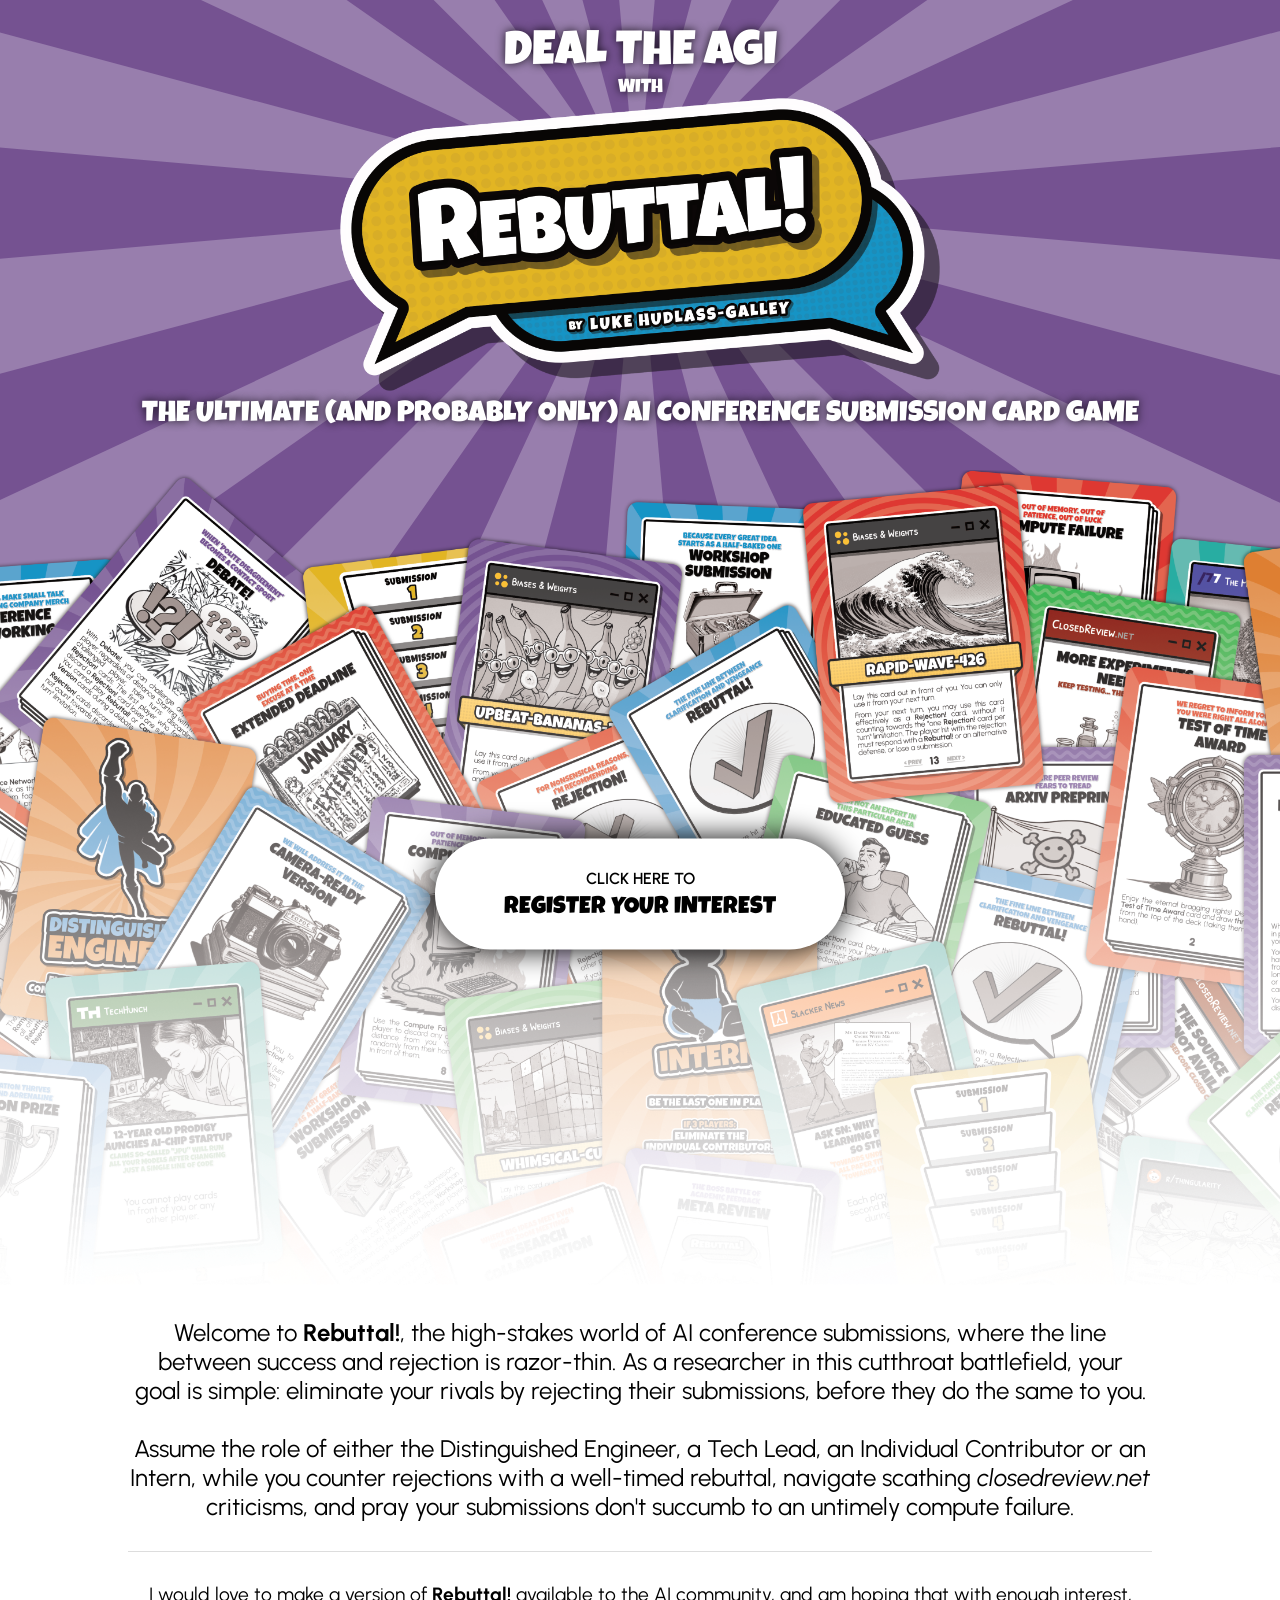
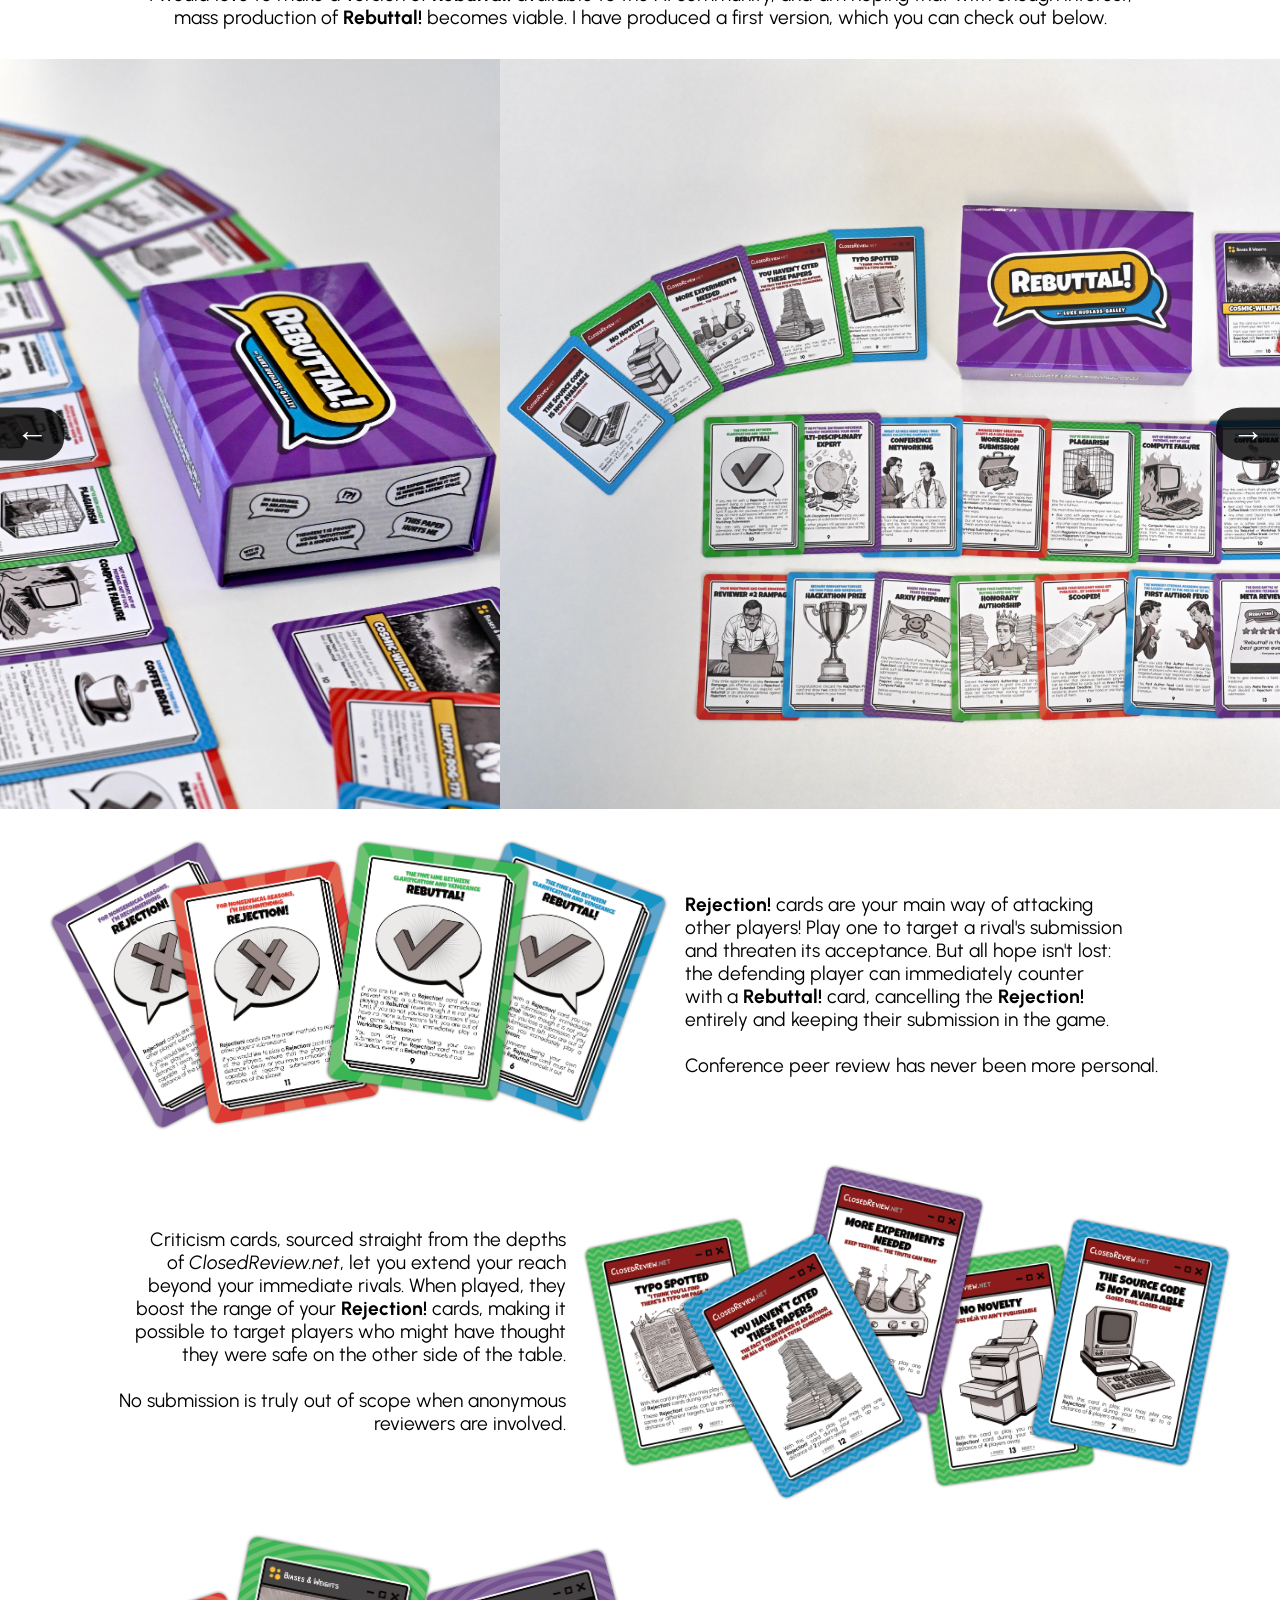
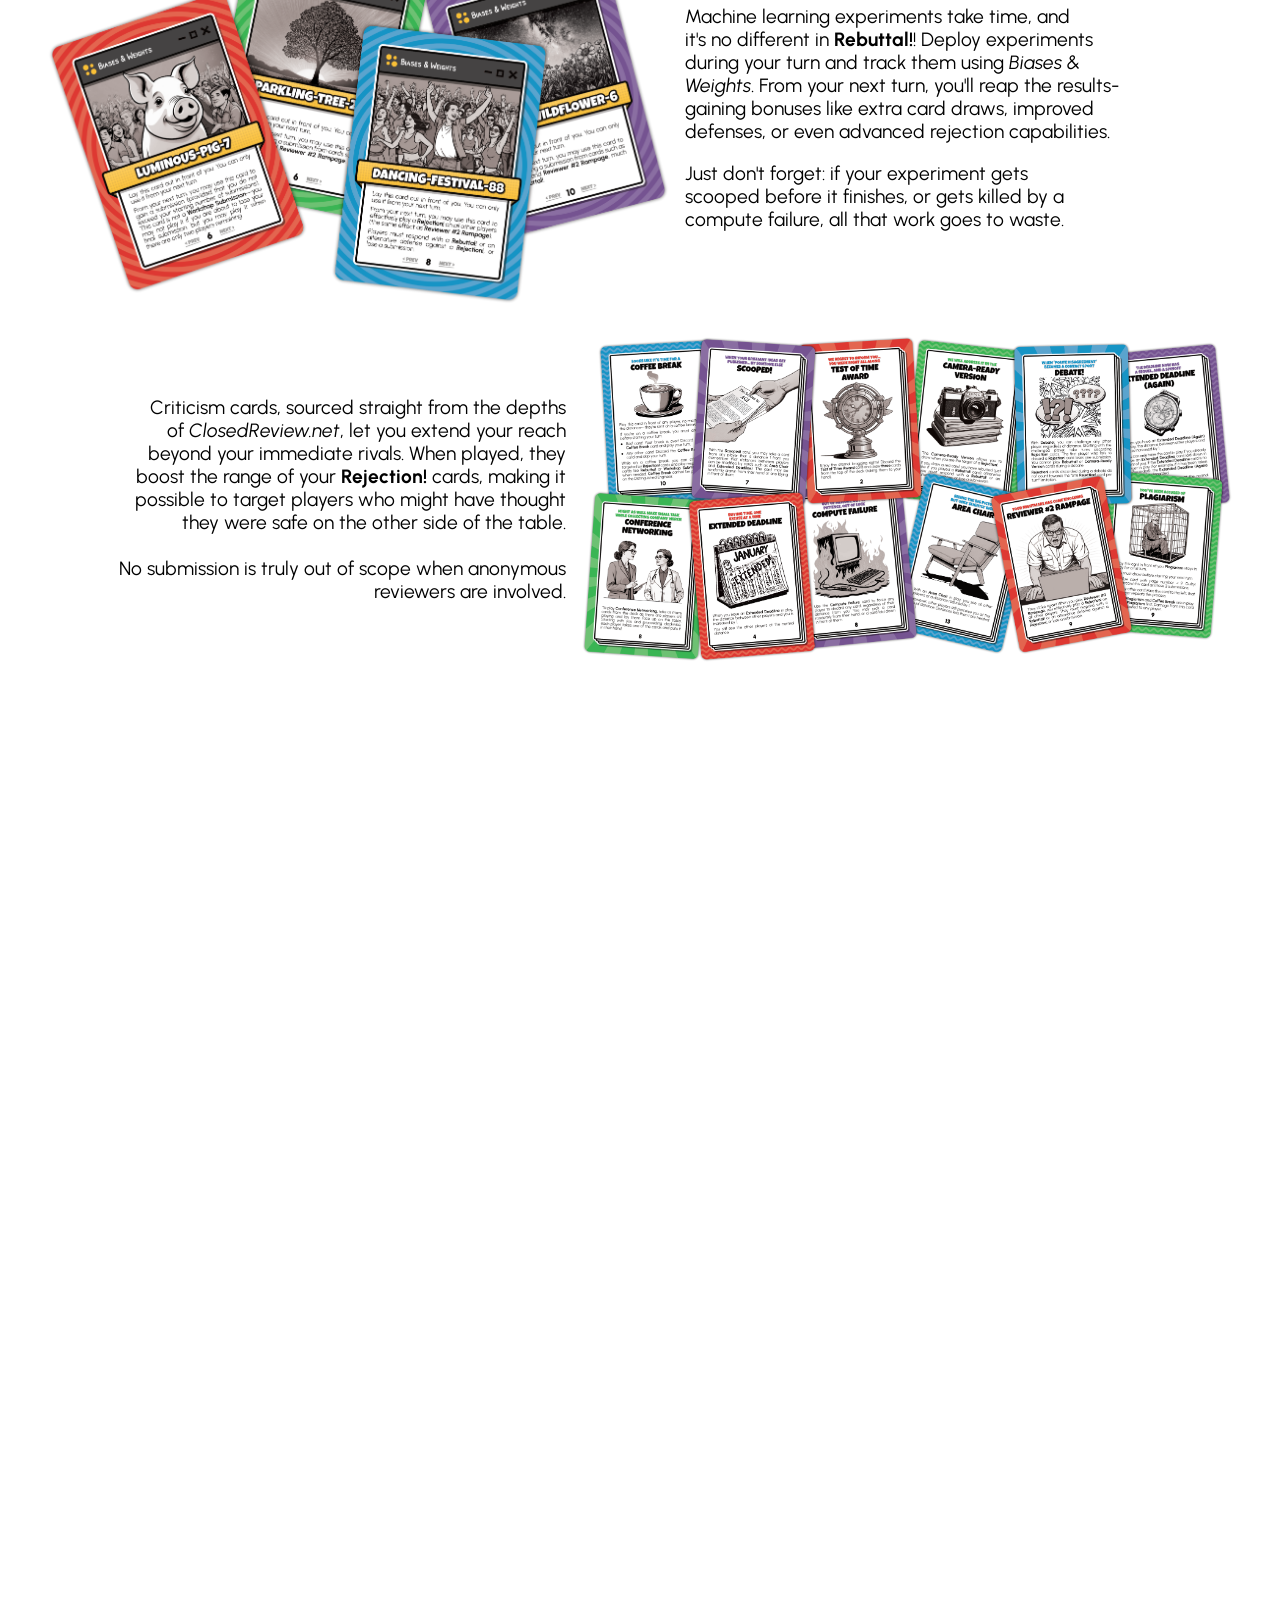
==== index.html @ 2864f905 ".." ====
<!DOCTYPE html>
<html lang="en">
<head>
    <meta charset="UTF-8">
    <meta name="viewport" content="width=device-width, initial-scale=1">
    <title>Rebuttal! The AI Conference Submission Card Game</title>
    <!-- <link href="https://fonts.googleapis.com/css2?family=Luckiest+Guy&family=Urbanist:wght@400;700&display=swap" rel="stylesheet"> -->
    <link rel="icon" type="image/x-icon" href="assets/images/favicon-192x192.png">
    <link rel="preconnect" href="https://fonts.googleapis.com">
    <link rel="preconnect" href="https://fonts.gstatic.com" crossorigin>
    <link href="https://fonts.googleapis.com/css2?family=Luckiest+Guy&family=Urbanist:ital,wght@0,100..900;1,100..900&display=swap" rel="stylesheet">
    <link rel="stylesheet" href="assets/css/styles.css">
</head>
<body>

    <div class="logo-container">
        <div class="background-pattern">
            <div class="header-text-upper">
                DEAL THE AGI
                <div class="header-text-with">
                    WITH
                </div>
            </div>
            <img
                src="assets/images/rebuttal-logo.png"
                alt="Site Logo"
                class="logo"
            >
            <div class="header-text-lower">
                THE ULTIMATE (AND PROBABLY ONLY) AI
                CONFERENCE SUBMISSION CARD GAME
            </div>
        </div>

        <div class="register-interest-container">
            <img
                src="assets/images/thrown-cards-banner.png"
                alt="Thrown cards"
                class="cards-banner"
            >
            <a href="#register-your-interest" class="register-interest-link">
                <div class="register-interest-link-subtext">
                    CLICK HERE TO
                </div>
                REGISTER YOUR INTEREST
            </a>
        </div>
    </div>

    <p class="rebuttal-summary-text">
        Welcome to <b>Rebuttal!</b>, the high-stakes world
        of AI conference submissions, where the line between
        success and rejection is razor-thin. As a researcher
        in this cutthroat battlefield, your goal is simple:
        eliminate your rivals by rejecting their submissions,
        before they do the same to you.<br/><br/>
    </p>
    <p class="rebuttal-summary-text">
        Assume the role of either the Distinguished Engineer,
        a Tech Lead, an Individual Contributor or an Intern,
        while you  counter rejections with a well-timed
        rebuttal, navigate scathing <i>closedreview.net</i>
        criticisms, and pray your submissions don't succumb
        to an untimely compute failure.
    </p>
    <hr/>
    <div class="normal-text">
        I would love to make a version of <b>Rebuttal!</b>
        available to the AI community, and am hoping that
        with enough interest, mass production of <b>Rebuttal!</b>
        becomes viable. I have produced a first version, 
        which you can check out below.
    </div>

    <div class="gallery-wrapper">
        <button class="arrow left" onclick="scrollGallery(-1)">&#8592;</button>
        <div class="gallery" id="gallery">
            <img src="assets/images/gallery/1.jpeg" alt="1">
            <img src="assets/images/gallery/2.jpeg" alt="2">
            <img src="assets/images/gallery/3.jpeg" alt="3">
            <img src="assets/images/gallery/4.jpeg" alt="4">
            <img src="assets/images/gallery/5.jpeg" alt="5">
            <img src="assets/images/gallery/6.jpeg" alt="6">
            <img src="assets/images/gallery/7.jpeg" alt="7">
            <img src="assets/images/gallery/8.jpeg" alt="8">
        </div>
        <button class="arrow right" onclick="scrollGallery(1)">&#8594;</button>
    </div>

    <div class="card-list">
        <div class="card-container-left">
            <div class="card-image-wrapper-left">
                <img 
                    src="assets/images/cards/rejection-rebuttal.png"
                    alt="Rejection! and Rebuttal! cards"
                />
            </div>
            <div class="card-text-wrapper-left">
                <div class="card-text-content-left">
                    <p>
                        <b>Rejection!</b> cards are your main way of attacking
                        other players! Play one to target a rival's submission
                        and threaten its acceptance. But all hope isn't lost:
                        the defending player can immediately counter with a
                        <b>Rebuttal!</b> card, cancelling the <b>Rejection!</b>
                        entirely and keeping their submission in the game.<br><br>
                        Conference peer review has never been more personal.
                    </p>
                </div>
            </div>
        </div>

        <div class="card-container-right">
            <div class="card-text-wrapper-right">
                <div class="card-text-content-right">
                    <p>
                        Criticism cards, sourced straight from the depths of
                        <i>ClosedReview.net</i>, let you extend your reach 
                        beyond your immediate rivals. When played, they 
                        boost the range of your <b>Rejection!</b> cards,
                        making it possible to target players who might have
                        thought they were safe on the other side of the
                        table. <br><br>No submission is truly out of scope
                        when anonymous reviewers are involved.
                    </p>
                </div>
            </div>
            <div class="card-image-wrapper-right">
                <img 
                    src="assets/images/cards/criticism-cards.png"
                    alt="Criticism cards"
                />
            </div>
        </div>

        <div class="card-container-left">
            <div class="card-image-wrapper-left">
                <img 
                    src="assets/images/cards/biases-and-weights-cards.png"
                    alt="Biases and Weights cards"
                />
            </div>
            <div class="card-text-wrapper-left">
                <div class="card-text-content-left">
                    <p>
                        Machine learning experiments take time, and it's no
                        different in <b>Rebuttal!</b>! Deploy experiments during
                        your turn and track them using <i>Biases & Weights</i>. From
                        your next turn, you'll reap the results-gaining bonuses like
                        extra card draws, improved defenses, or even advanced rejection
                        capabilities.
                    </p>
                    <p></p>
                        Just don't forget: if your experiment gets scooped before
                        it finishes, or gets killed by a compute failure, all that
                        work goes to waste.
                    </p>
                </div>
            </div>
        </div>

        <div class="card-container-right">
            <div class="card-text-wrapper-right">
                <div class="card-text-content-right">
                    <p>
                        Criticism cards, sourced straight from the depths of
                        <i>ClosedReview.net</i>, let you extend your reach 
                        beyond your immediate rivals. When played, they 
                        boost the range of your <b>Rejection!</b> cards,
                        making it possible to target players who might have
                        thought they were safe on the other side of the
                        table. <br><br>No submission is truly out of scope
                        when anonymous reviewers are involved.
                    </p>
                </div>
            </div>
            <div class="card-image-wrapper-right">
                <img 
                    src="assets/images/cards/playing-cards.png"
                    alt="Criticism cards"
                />
            </div>
        </div>

    </div>


    <div class="form-container" id="register-your-interest">
        <div class="form-subcontainer">
            <iframe
                src="https://docs.google.com/forms/d/e/1FAIpQLSfgarsmwuo5mhJZkKTXcTd6zVa_wWyo6cHK6t4rBRIG-7jOFg/viewform?embedded=true" 
                width="100%" 
                height="5000"
                frameborder="10"
                marginheight="0"
                marginwidth="0"
            ></iframe>
        </div>
    </div>



    <script>
        function scrollGallery(direction) {
            const gallery = document.getElementById('gallery');
            const scrollAmount = gallery.clientWidth;
            gallery.scrollBy({ left: direction * scrollAmount, behavior: 'smooth' });
        }
    </script>
</body>
</html>
---- assets/css/styles.css ----
@import url(http://fonts.googleapis.com/css?family=Open+Sans+Condensed:300);

html {
    scroll-behavior: smooth;
}
  
body {
    font-family: 'Urbanist', sans-serif;
    margin: 0;
    text-align: center;
}

.logo-container {
    background-color: #755291;
    display: flex;
    flex-direction: column;
    /* justify-content: center; */
    /* align-items: center; */
    width: 100%;
    text-align: center;
}

.background-pattern {
    /* height: 150%; */
    /* height: 500px; */
    width: 100%;
    /* position: absolute; */
    /* transform: translate(0, -160px); */
    z-index: 0;
    background-image: url('../svg/sunburst-pattern.svg');
    background-size: 5000%;
    background-repeat: no-repeat;
    /* background-position: center 20%; */
    background-position: 50% calc(50% - 100px);
}

.header-text-upper {
    color: #fff;
    font-family: 'Luckiest Guy', sans-serif;
    /* font-weight: bold; */
    font-size: 3rem;
    padding: 10px 0 0 0;
    margin-top: 20px;
    text-shadow: 0 0 10px #000000cf;
}
.header-text-with {
    font-size: 1.2rem;
}
.header-text-lower {
    color: #fff;
    font-family: 'Luckiest Guy', sans-serif;
    font-size: 1.8rem;
    padding: 10px 0 20px 0;
    margin: 0 50px 170px 50px;
    text-shadow: 0 0 10px #000000cf;
    text-wrap: balance;
}

.logo {
    width: 90%;
    max-width: 600px;
    height: auto;
    /* margin: 20px 0; */
    display: block;
    margin-left: auto;
    margin-right: auto;
    overflow: hidden;
    justify-content: center;
    align-items: center;
    z-index: 2;
}

.register-interest-container {
    position: relative;
    width: 100%;
    margin-top: -150px;
    overflow: hidden;
    display: inline-block;
    display: flex;
    flex-direction: column;
    justify-content: center;
    align-items: center;
    text-align: center;
}

.cards-banner {
    display: block;
    width: 100%;
    min-width: 2000px;
    margin: 0 0 -10px 0;
    padding: 0;
    min-height: 20%;
}

.register-interest-link {
    position: absolute;
    top: 50%;
    left: 50%;
    transform: translate(-50%, -50%);
    color: #000;
    font-size: 1.5rem;
    text-decoration: none;
    background-color: #fff;
    padding: 30px;
    min-width: 350px;
    justify-content: center;
    align-items: center;
    border-radius: 100px;
    font-family: 'Luckiest Guy', sans-serif;
    box-shadow: 0 0 30px #000000;
  }
  .register-interest-link-subtext {
    font-family: 'Urbanist', sans-serif;
    font-size: 1rem;
    margin-bottom: 0.5em;
    font-weight: 600;
  }

  .register-interest-link:hover {
    background-color: #efefef;
    /* color: #e2b523; */
    color: #222222;
  }
  .register-interest-link-subtext:hover {
    /* color: #e2b523; */
    color: #222222;
  }


  .form-container {
    width: 100%;
    /* background-color: red; */
    /* max-width: 400px; */
    justify-content: center;
    align-items: center;
  }
  .form-subcontainer {
    /* max-width: 400px; */
    width: 100%;
    /* height: 1000px; */
    /* background-color: green; */
    justify-content: center;
    align-items: center;
    margin-left: auto;
    margin-right: auto;
    padding-bottom: 50px;
  }
  .form-subcontainer iframe {
    /* width: 600px; */
    /* width: 100%; */
    border: none;
  }


  .rebuttal-summary-text {
    margin: 0 10%;
    text-wrap: balance;
    font-size: 1.5rem;
  }


hr {
    display: block;
    height: 1px;
    border: 0;
    border-top: 1px solid #ddd;
    margin: 30px 10%;
    padding: 0;
  }

.normal-text {
    margin: 0 10%;
    text-wrap: balance;
    font-size: 1.2rem;
  }


.gallery-wrapper {
    margin: 30px 0;
    position: relative;
    width: 100%;
    overflow: hidden;
  }

  .gallery {
    display: flex;
    overflow-x: auto;
    scroll-behavior: smooth;
    scrollbar-width: none;
  }

  .gallery::-webkit-scrollbar {
    display: none;
  }

  .gallery img {
    height: 100%;
    max-height: 750px;
    flex-shrink: 0;
  }

  .arrow {
    position: absolute;
    top: 50%;
    transform: translateY(-50%);
    background: rgba(0, 0, 0, 0.8);
    border: none;
    color: white;
    font-size: 2rem;
    cursor: pointer;
    padding: 0.5rem 1rem;
    z-index: 10;
  }

.arrow.left {
    left: 0;
    border-top-right-radius: 40%;
    border-bottom-right-radius: 40%;
  }

.arrow.right {
    right: 0;
    border-top-left-radius: 40%;
    border-bottom-left-radius: 40%;
  }


.card-list {
    display: block;
}

.card-container-left {
    display: flex;
    flex-wrap: wrap;
    align-items: center;
    font-size: 0;
    margin: 0 3rem 2rem 3rem;
}
  
.card-image-wrapper-left {
    flex: 1 1 50%;
    display: flex;
    justify-content: flex-end;
}
  
.card-image-wrapper-left img {
    max-width: 100%;
    height: auto;
    max-height: 400px;
    object-fit: contain;
}
  
.card-text-wrapper-left {
    flex: 2 1 40%;
    display: flex;
    justify-content: flex-start;
    text-align: left;
    text-wrap: balance;
    padding: 0 1rem;
    font-size: 1rem;
}

.card-text-content-left {
    max-width: 500px;
    text-wrap: balance;
    /* text-align: justify; */
    font-size: 1.2rem;
}

.card-container-right {
    display: flex;
    flex-wrap: wrap;
    align-items: center;
    font-size: 0;
    margin: 0 3rem 2rem 3rem;
}

.card-image-wrapper-right {
    flex: 2 1 50%;
    display: flex;
    justify-content: flex-start;
}
  
.card-image-wrapper-right img {
    max-width: 100%;
    height: auto;
    max-height: 400px;
    object-fit: contain;
}
  
.card-text-wrapper-right {
    flex: 1 1 40%;
    display: flex;
    justify-content: flex-end;
    text-align: right;
    text-wrap: balance;
    padding: 0 1rem;
    font-size: 1rem;
}

.card-text-content-right {
    max-width: 500px;
    text-wrap: balance;
    font-size: 1.2rem;
}
  
@media (max-width: 1024px) {
    .card-container-left {
        flex-direction: column;
    }

    .card-image-wrapper-left {
        justify-content: center;
    }

    .card-image-wrapper-left img {
        max-height: 300px;
    }
    
    .card-text-wrapper-left {
        text-align: center;
    }

    .card-container-right {
        flex-direction: column-reverse;
    }

    .card-image-wrapper-right {
        justify-content: center;
    }

    .card-image-wrapper-right img {
        max-height: 300px;
    }
    
    .card-text-wrapper-right {
        text-align: center;
    }
    
}
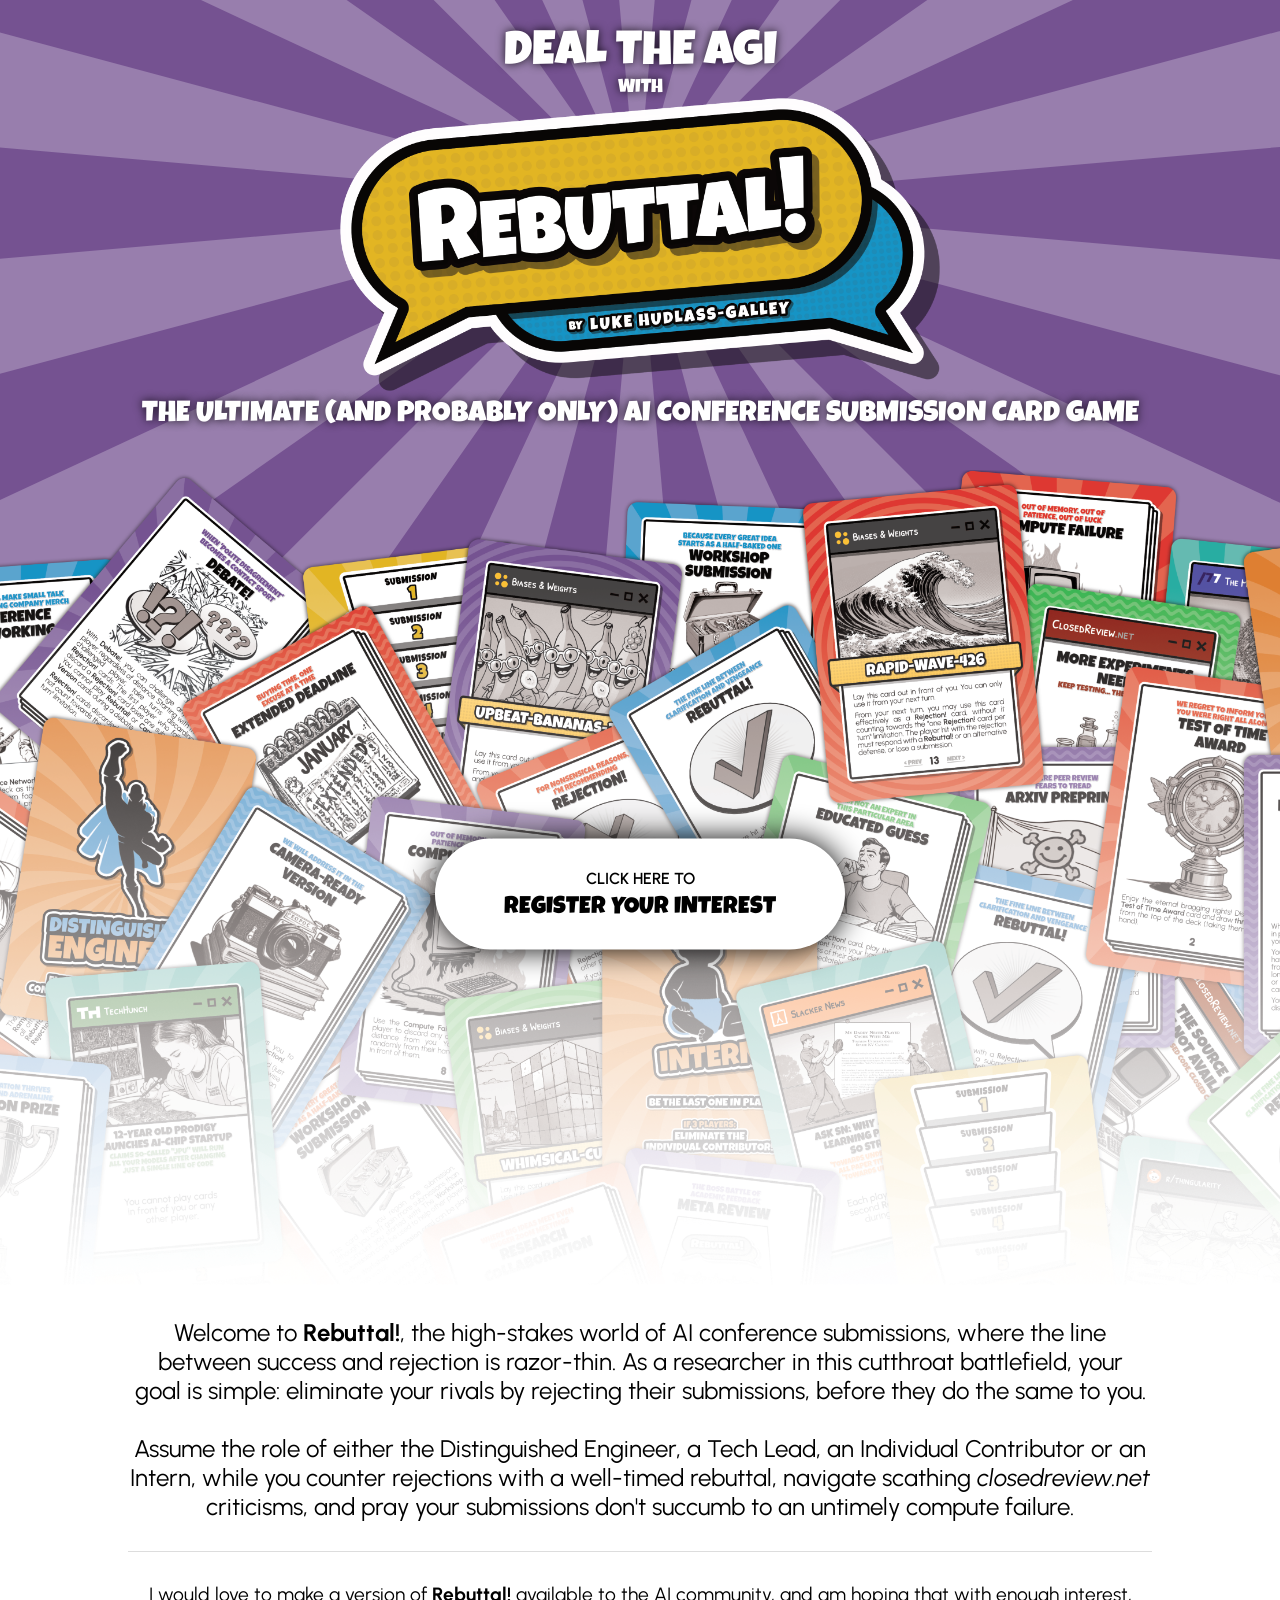
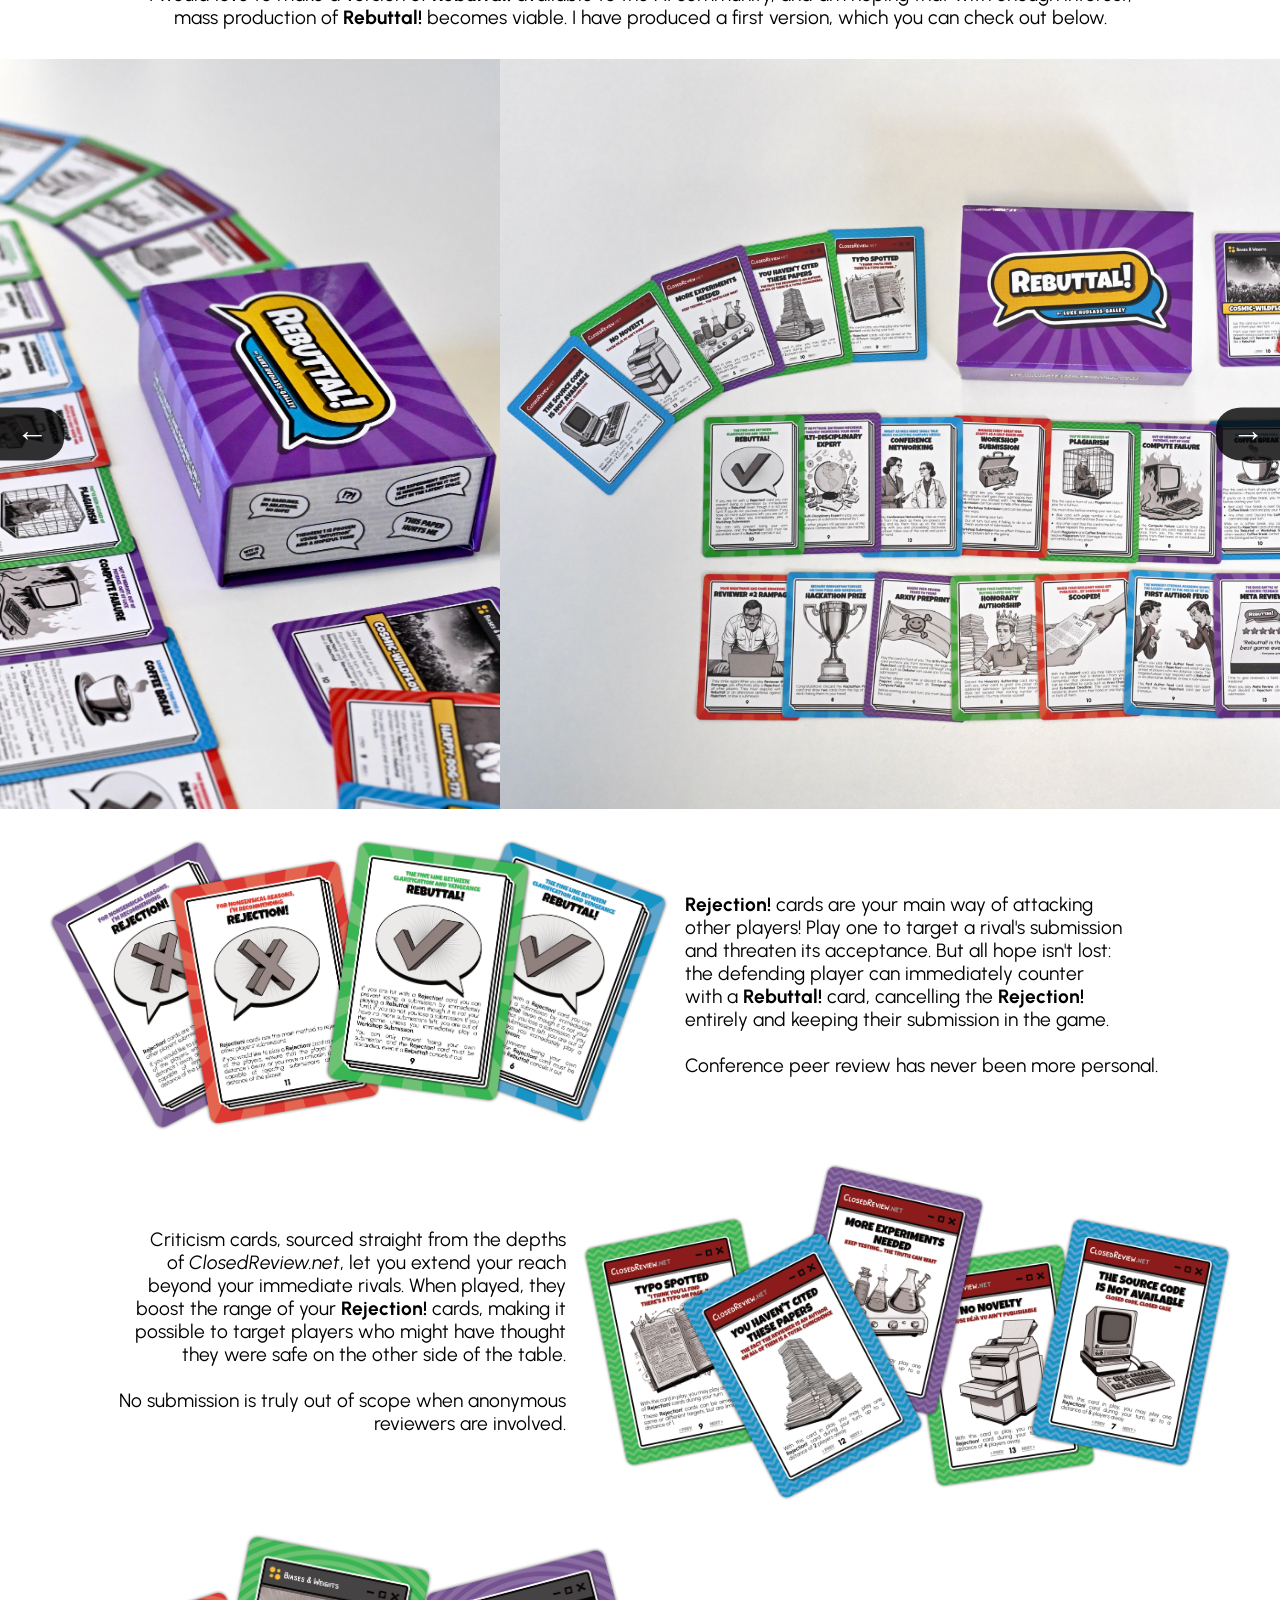
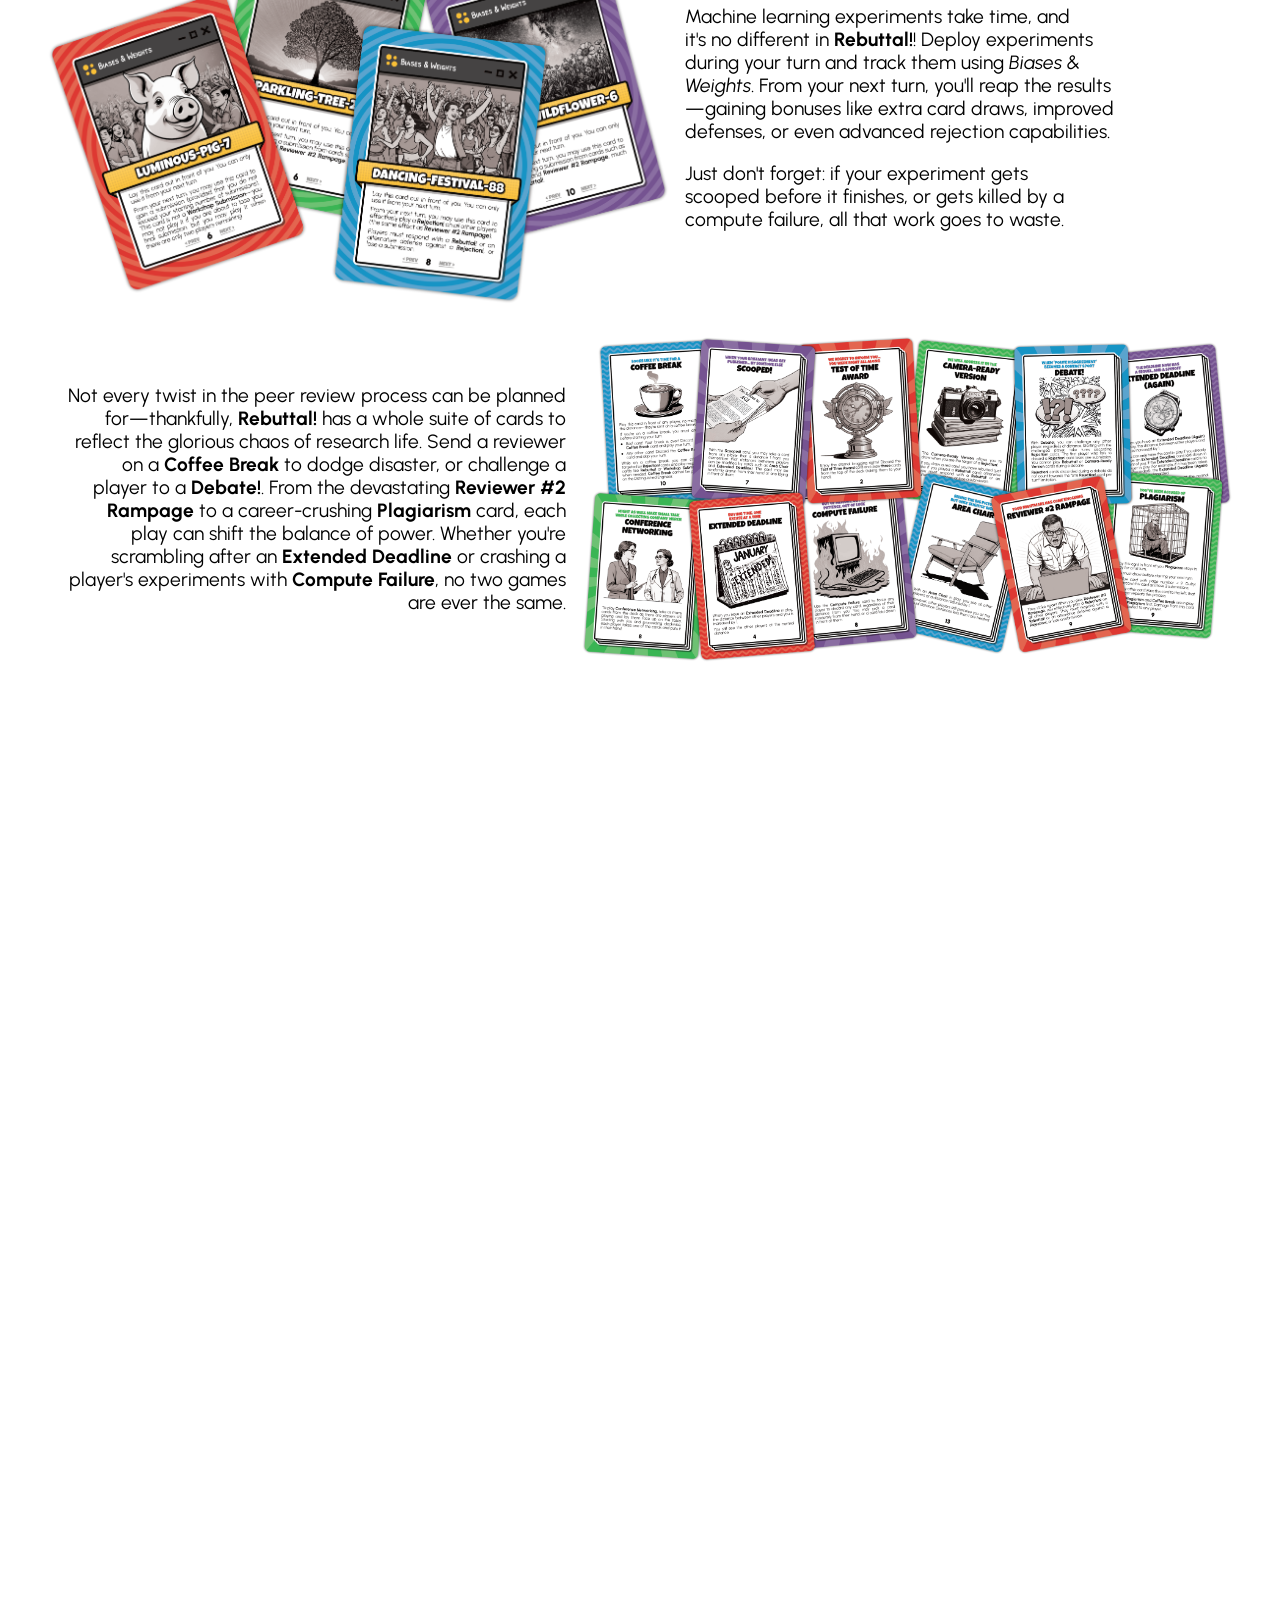
==== commit 140a5de7: ".." ====
--- a/index.html
+++ b/index.html
@@ -146,7 +146,7 @@
                         Machine learning experiments take time, and it's no
                         different in <b>Rebuttal!</b>! Deploy experiments during
                         your turn and track them using <i>Biases & Weights</i>. From
-                        your next turn, you'll reap the results-gaining bonuses like
+                        your next turn, you'll reap the results—gaining bonuses like
                         extra card draws, improved defenses, or even advanced rejection
                         capabilities.
                     </p>
@@ -163,14 +163,16 @@
             <div class="card-text-wrapper-right">
                 <div class="card-text-content-right">
                     <p>
-                        Criticism cards, sourced straight from the depths of
-                        <i>ClosedReview.net</i>, let you extend your reach 
-                        beyond your immediate rivals. When played, they 
-                        boost the range of your <b>Rejection!</b> cards,
-                        making it possible to target players who might have
-                        thought they were safe on the other side of the
-                        table. <br><br>No submission is truly out of scope
-                        when anonymous reviewers are involved.
+                        Not every twist in the peer review process can be planned
+                        for—thankfully, <b>Rebuttal!</b> has a whole suite of cards to
+                        reflect the glorious chaos of research life. Send a reviewer
+                        on a <b>Coffee Break</b> to dodge disaster, or challenge a
+                        player to a <b>Debate!</b>. From the devastating <b>Reviewer 
+                        #2 Rampage</b> to a career-crushing <b>Plagiarism</b> card,
+                        each play can shift the balance of power. Whether you're
+                        scrambling after an <b>Extended Deadline</b> or crashing
+                        a player's experiments with <b>Compute Failure</b>, no two
+                        games are ever the same.
                     </p>
                 </div>
             </div>
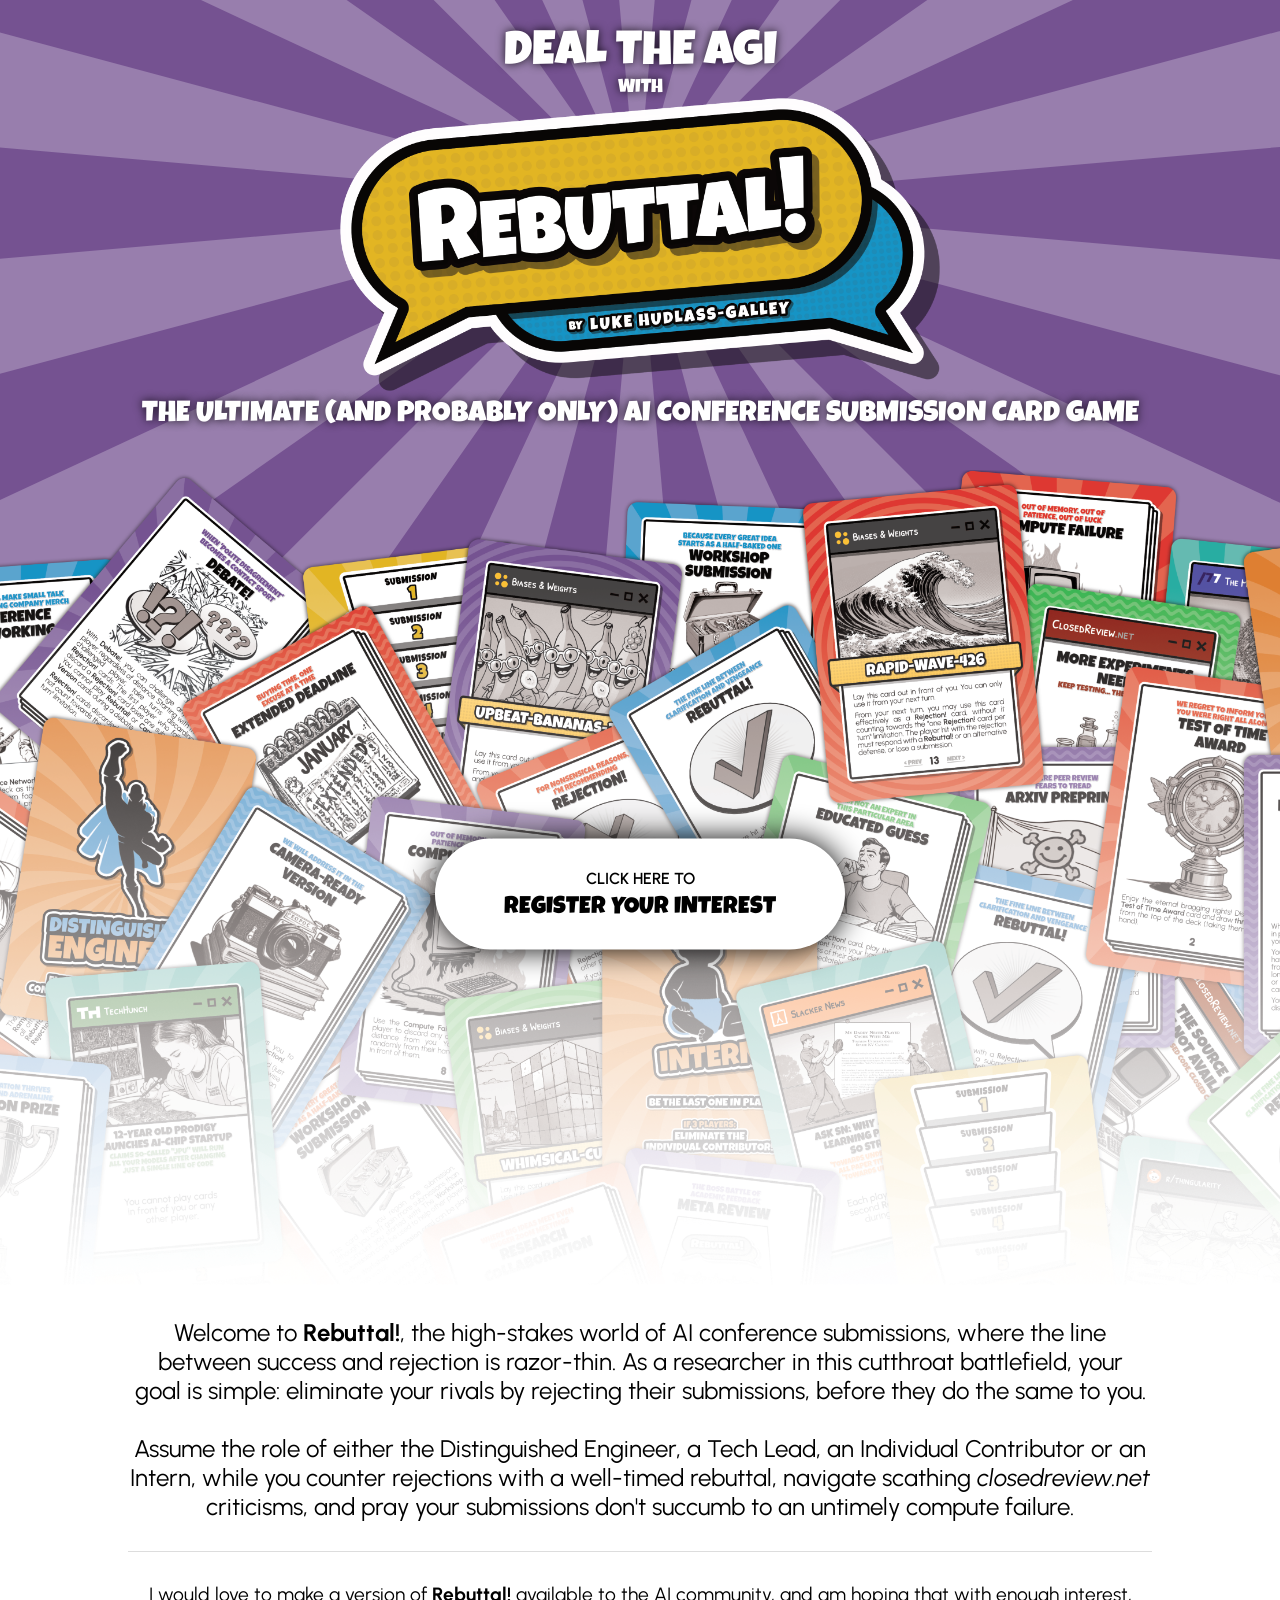
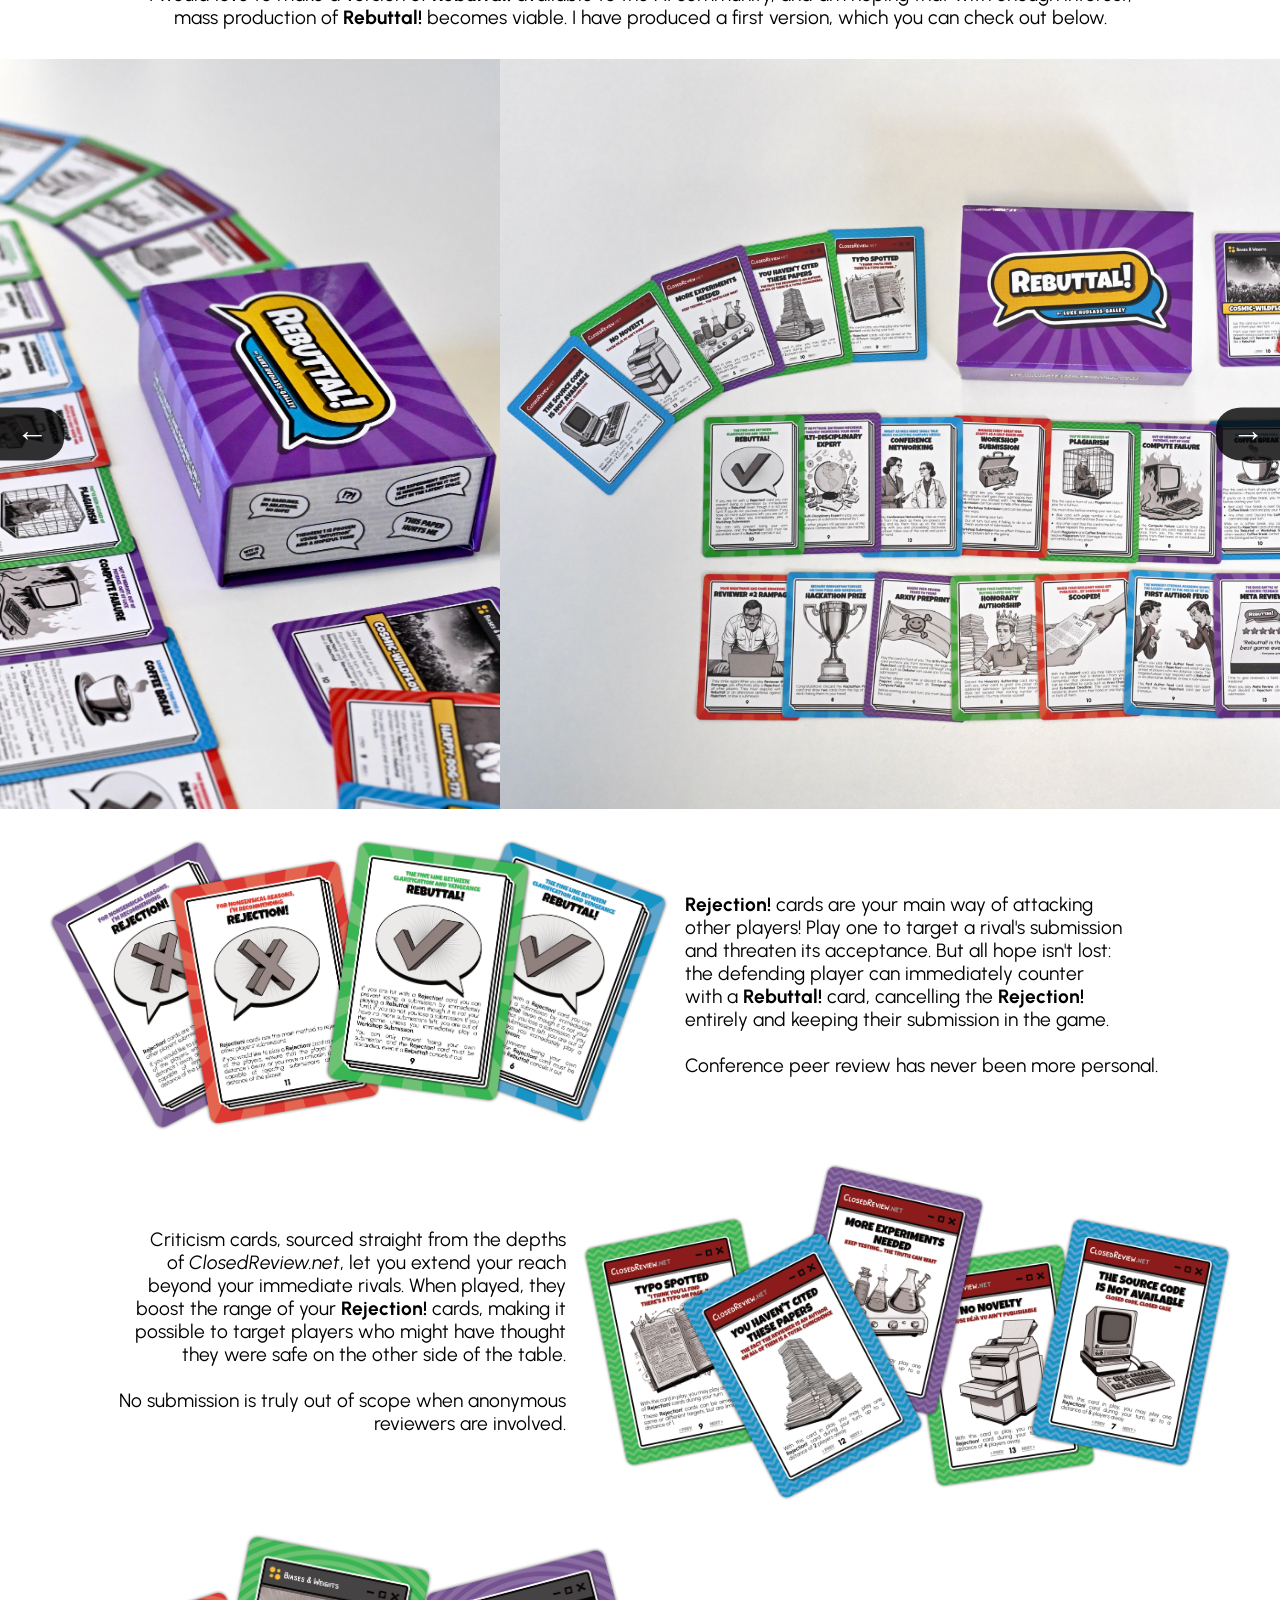
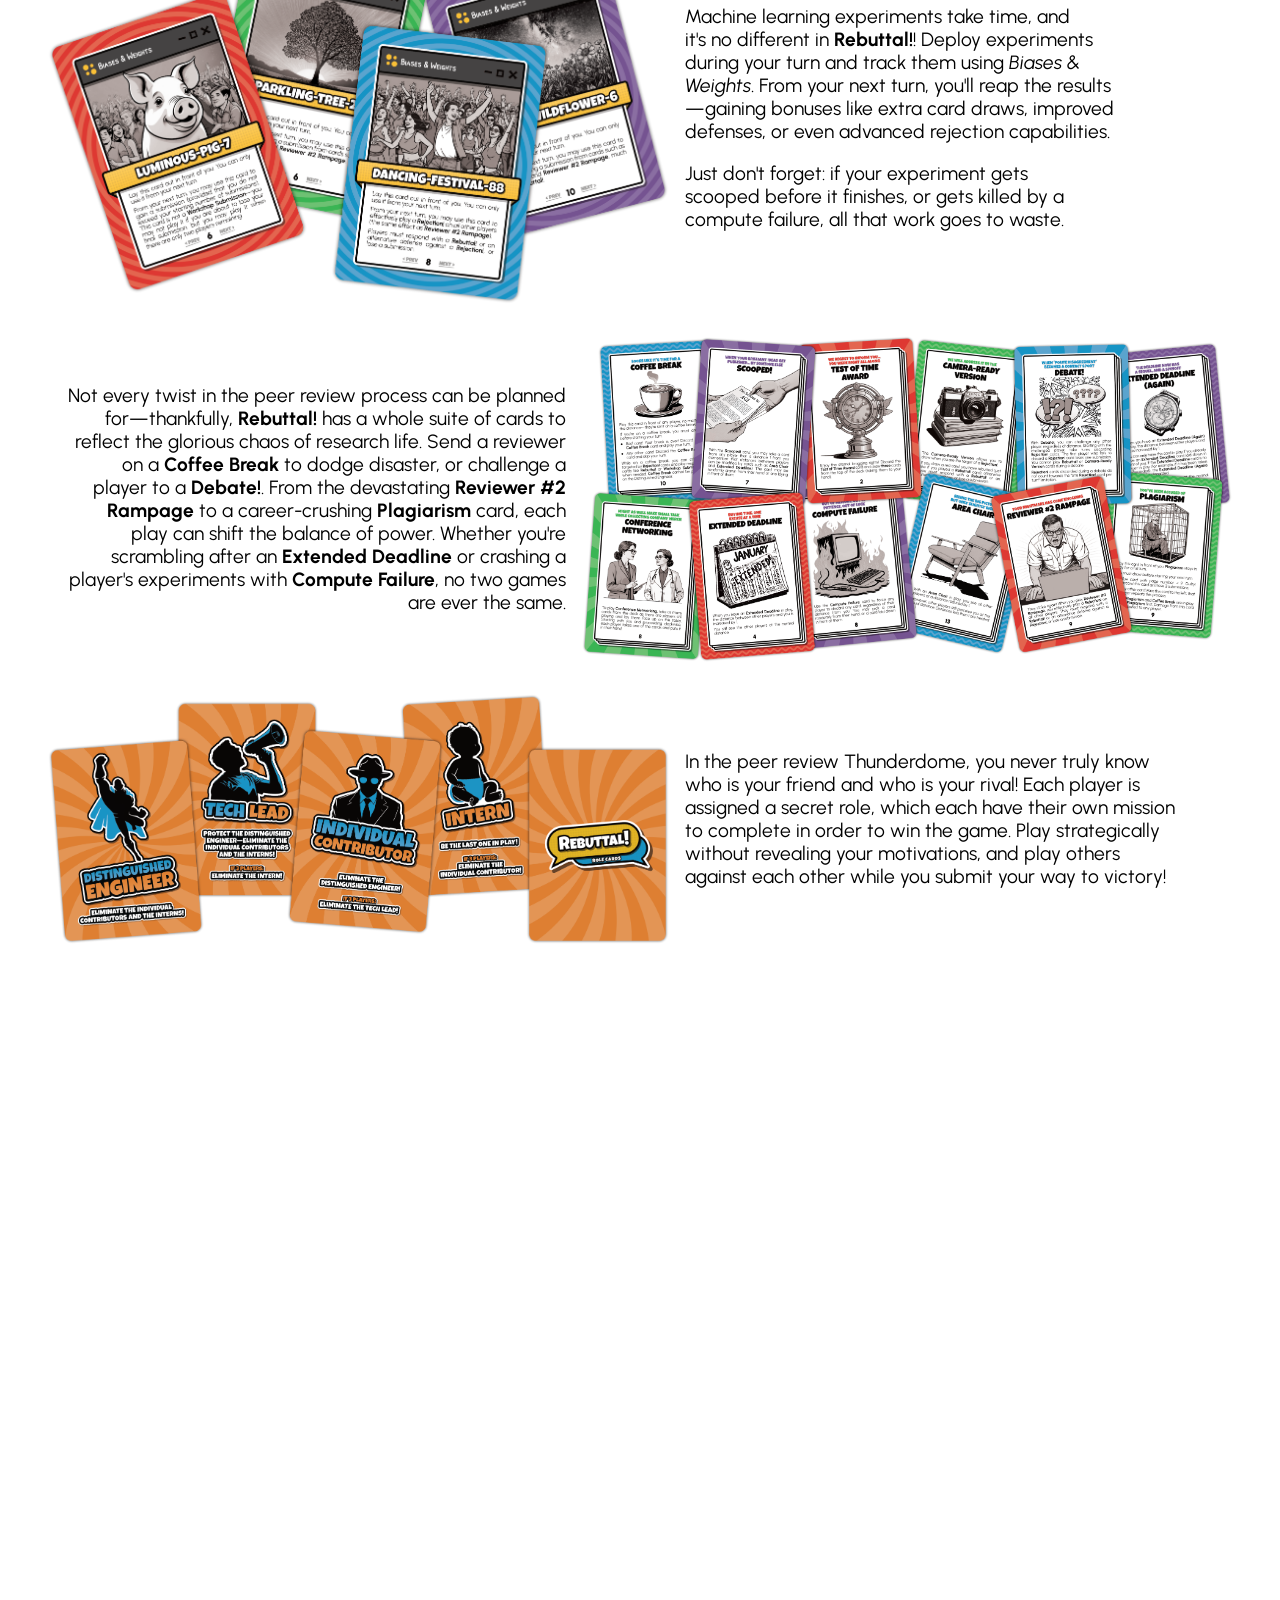
==== commit 51160648: ".." ====
--- a/index.html
+++ b/index.html
@@ -184,6 +184,28 @@
             </div>
         </div>
 
+        <div class="card-container-left">
+            <div class="card-image-wrapper-left">
+                <img 
+                    src="assets/images/cards/role-cards.png"
+                    alt="Role cards"
+                />
+            </div>
+            <div class="card-text-wrapper-left">
+                <div class="card-text-content-left">
+                    <p>
+                        In the peer review Thunderdome, you never truly know
+                        who is your friend and who is your rival! Each player
+                        is assigned a secret role, which each have their own
+                        mission to complete in order to win the game. Play
+                        strategically without revealing your motivations, and
+                        play others against each other while you submit your
+                        way to victory!
+                    </p>
+                </div>
+            </div>
+        </div>
+
     </div>
 
 
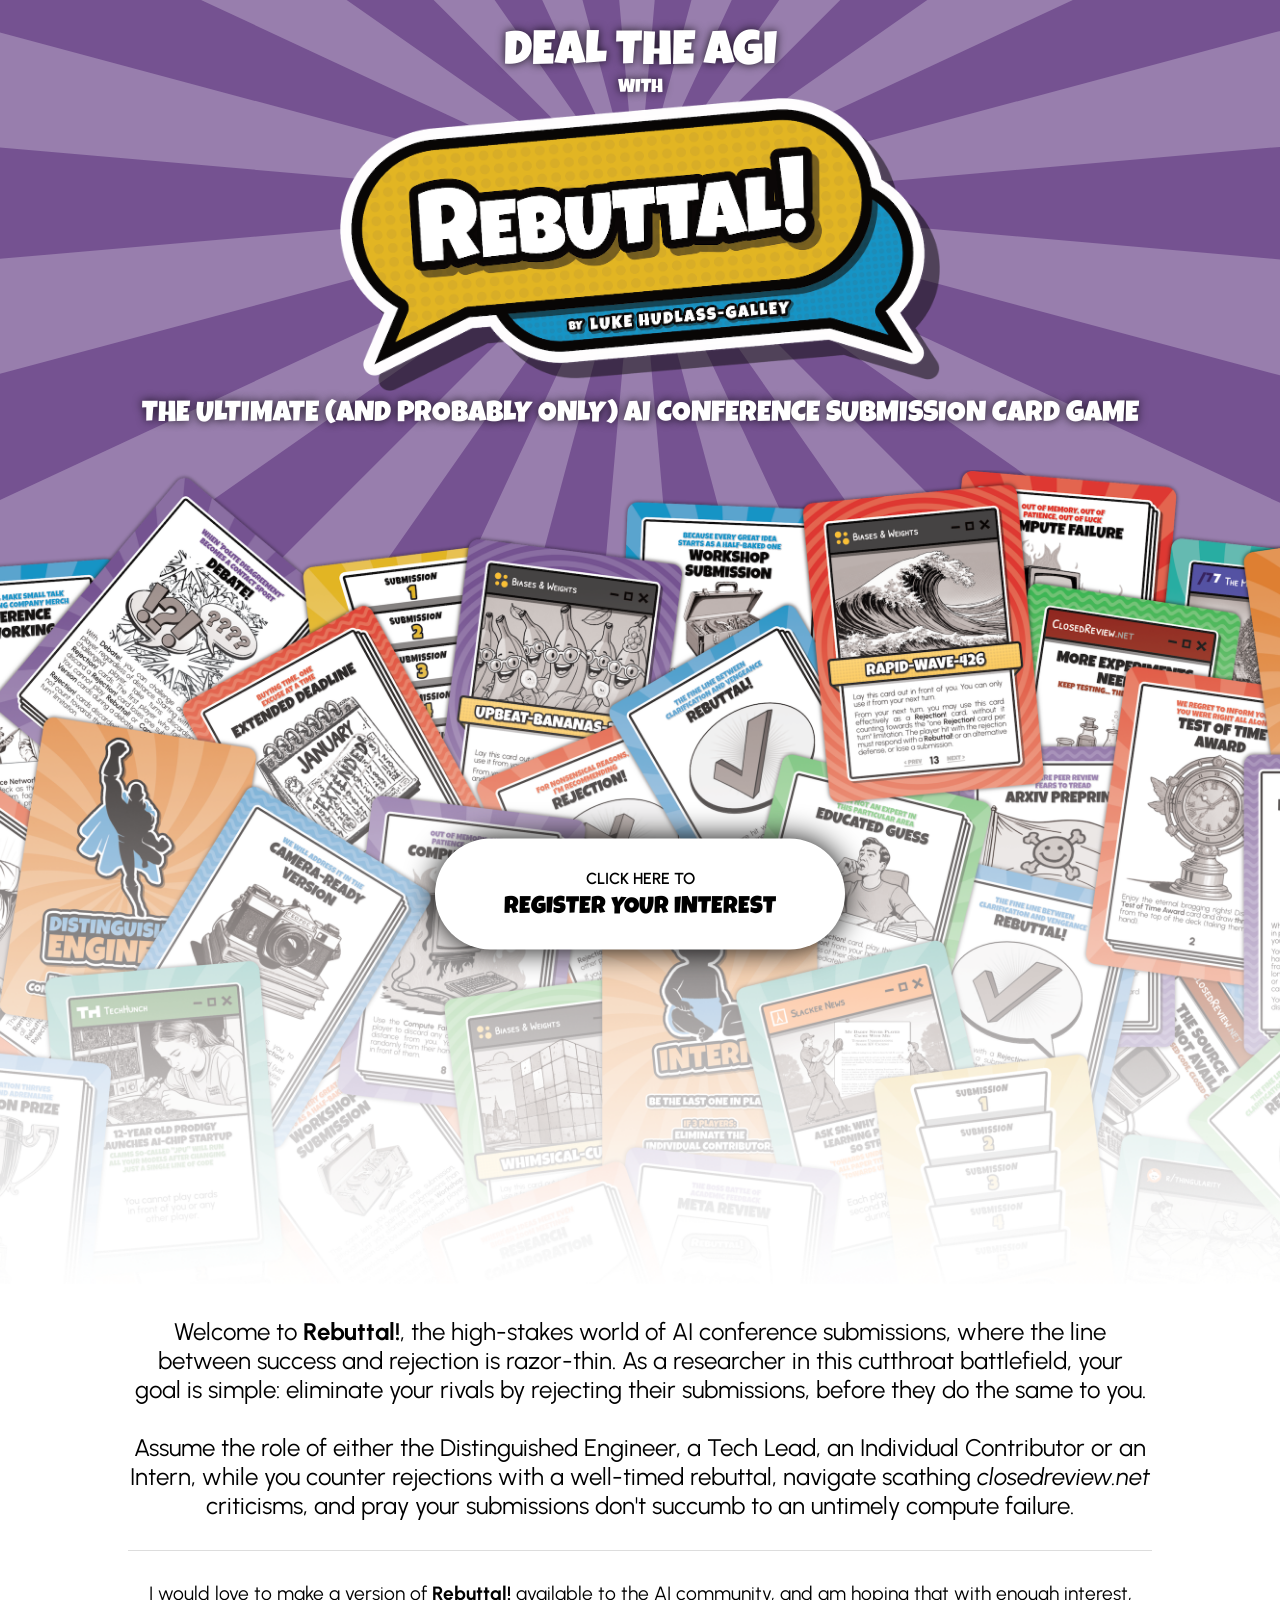
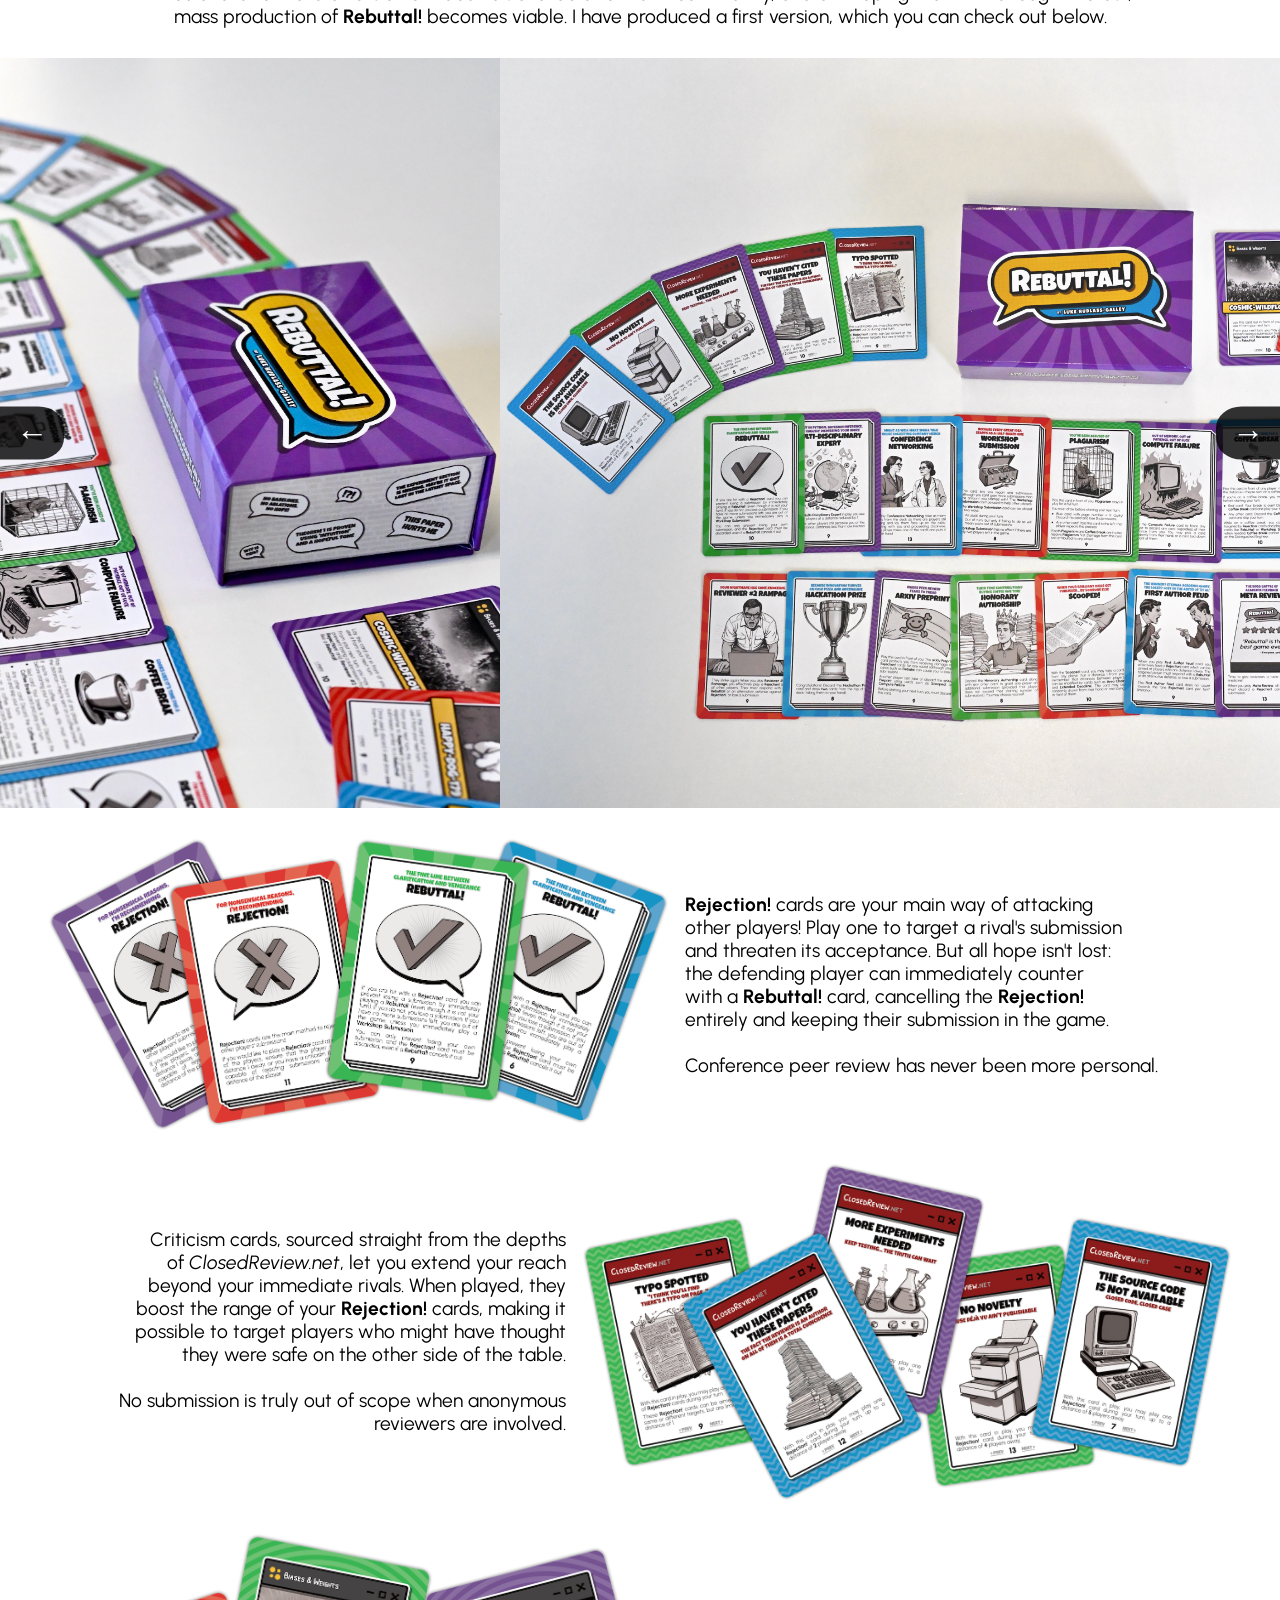
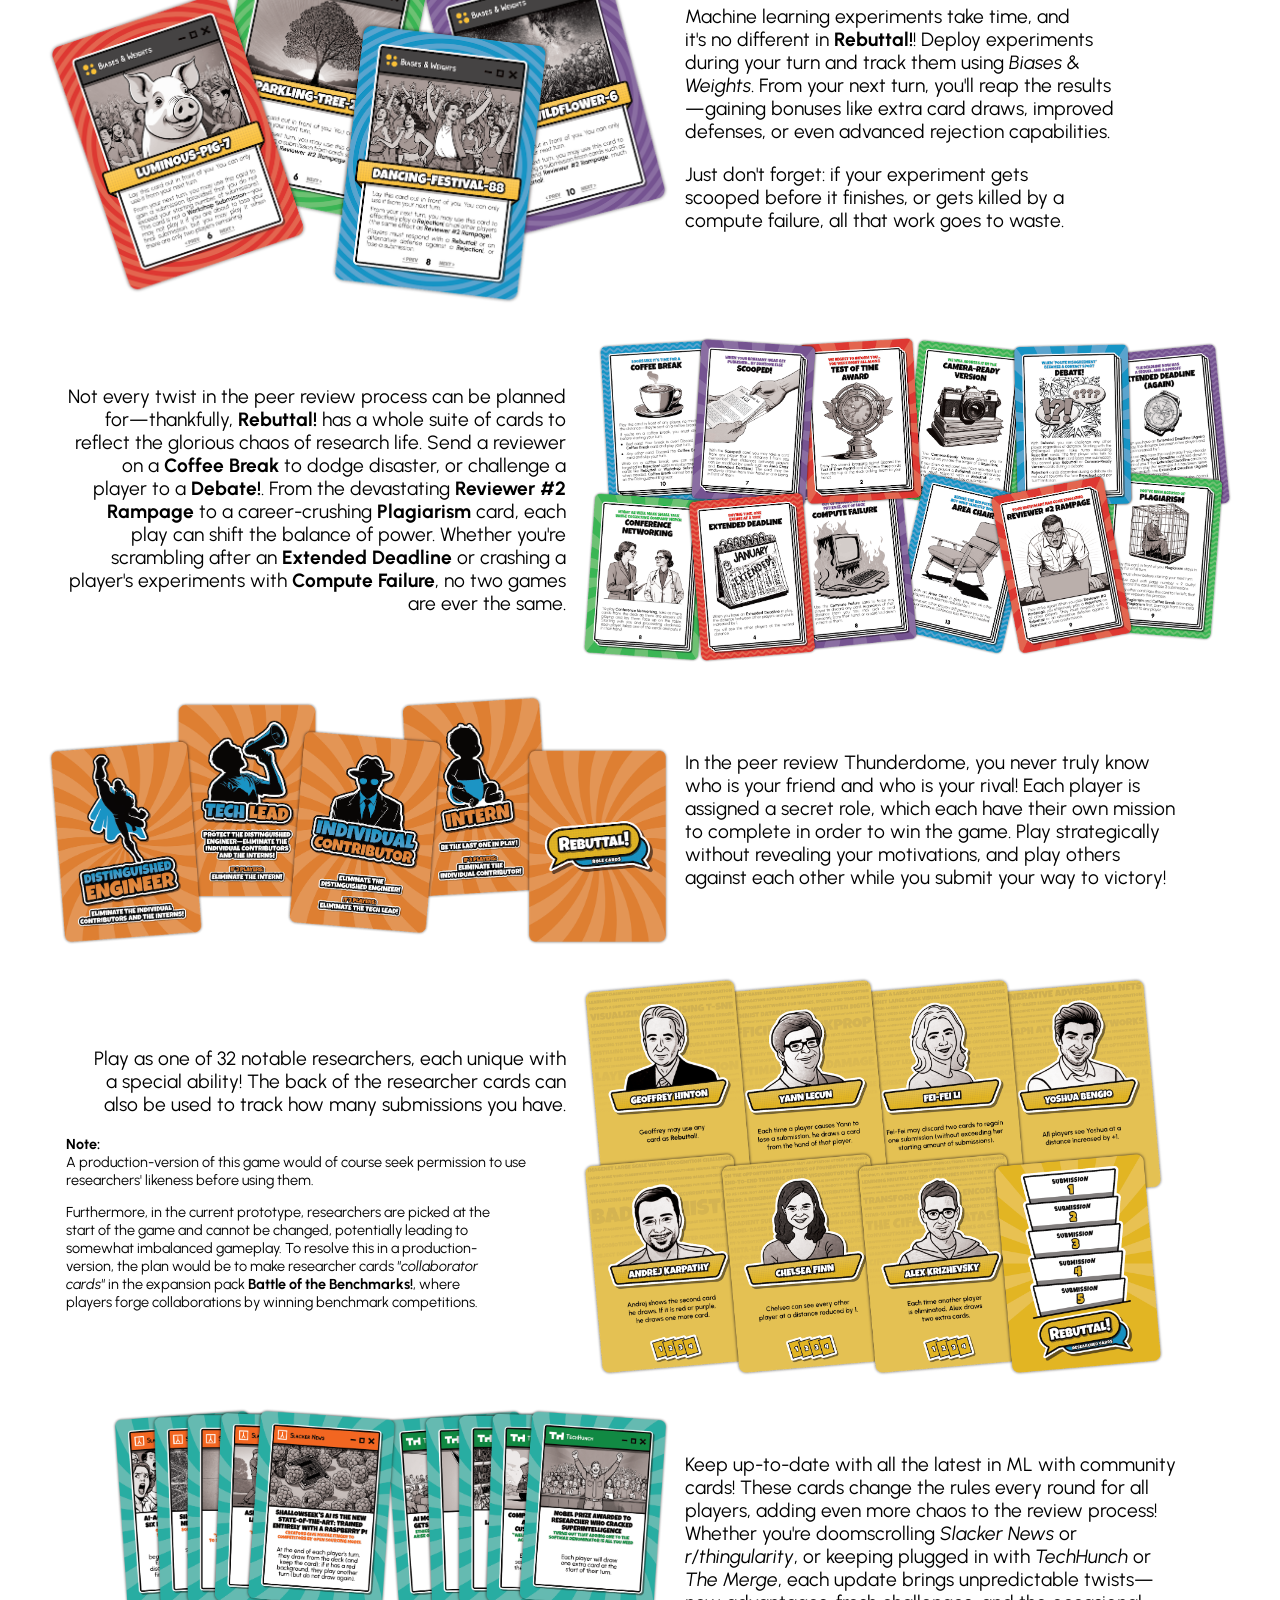
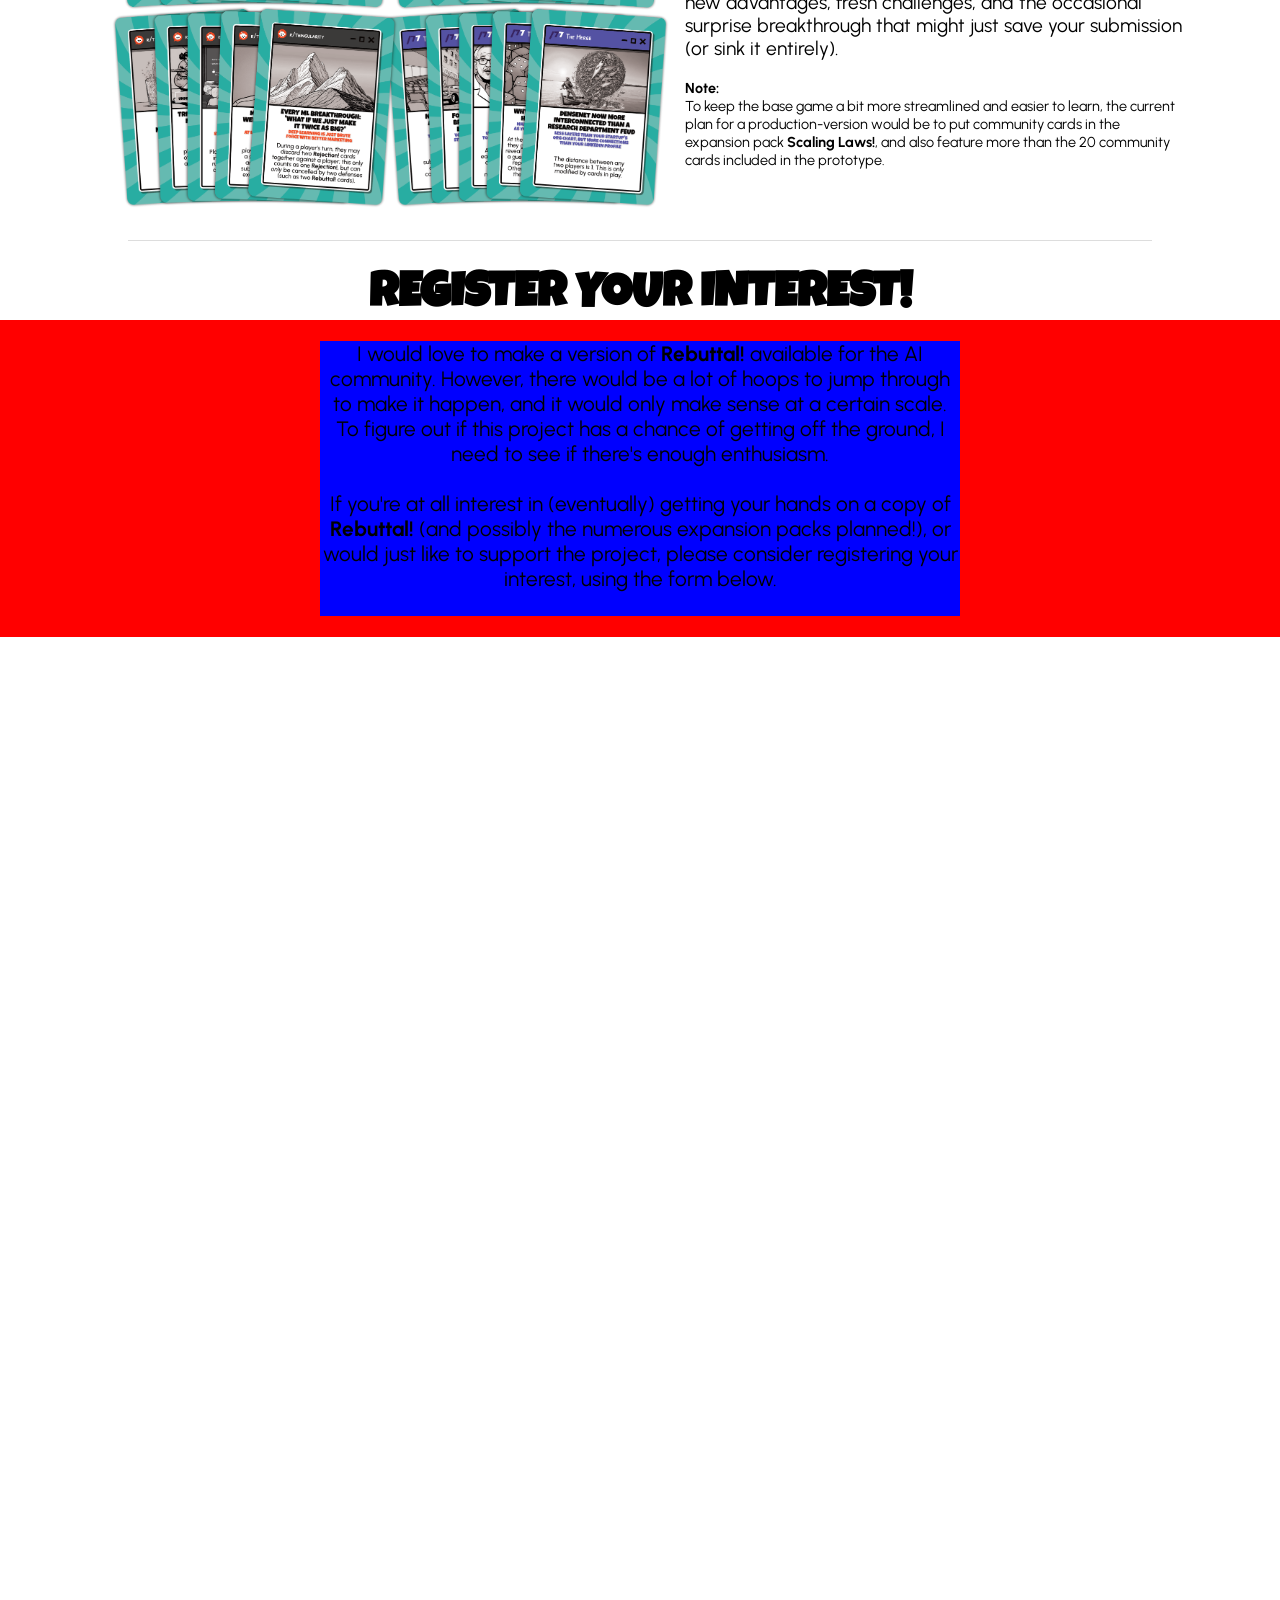
==== commit 6c097a9a: ".." ====
--- a/index.html
+++ b/index.html
@@ -206,6 +206,98 @@
             </div>
         </div>
 
+        <div class="card-container-right">
+            <div class="card-text-wrapper-right">
+                <div class="card-text-content-right">
+                    <p>
+                        Play as one of 32 notable researchers, each unique
+                        with a special ability! The back of the researcher
+                        cards can also be used to track how many submissions
+                        you have.
+                    </p>
+
+                    <p class="card-note">
+                        <b>Note:</b><br>
+                        A production-version of this game would of course
+                        seek permission to use researchers' likeness before
+                        using them.
+                    </p>
+                    <p class="card-note">
+                        Furthermore, in the current prototype,
+                        researchers are picked at the start of the game and
+                        cannot be changed, potentially leading to somewhat imbalanced
+                        gameplay. To resolve this in a production-version, the
+                        plan would be to make researcher cards <i>"collaborator cards"</i>
+                        in the expansion pack <b>Battle of the Benchmarks!</b>,
+                        where players forge collaborations by winning benchmark
+                        competitions.
+                    </p>
+                </div>
+            </div>
+            <div class="card-image-wrapper-right">
+                <img 
+                    src="assets/images/cards/researcher-cards.png"
+                    alt="Researcher cards"
+                />
+            </div>
+        </div>
+
+
+        <div class="card-container-left">
+            <div class="card-image-wrapper-left">
+                <img 
+                    src="assets/images/cards/community-cards.png"
+                    alt="Community cards"
+                />
+            </div>
+            <div class="card-text-wrapper-left">
+                <div class="card-text-content-left">
+                    <p>
+                        Keep up-to-date with all the latest in ML with
+                        community cards! These cards change the rules
+                        every round for all players, adding even more
+                        chaos to the review process! Whether you're
+                        doomscrolling <i>Slacker News</i> or
+                        <i>r/thingularity</i>, or keeping plugged in with
+                        <i>TechHunch</i> or <i>The Merge</i>, each
+                        update brings unpredictable twists—new advantages,
+                        fresh challenges, and the occasional surprise
+                        breakthrough that might just save your submission
+                        (or sink it entirely).
+                    </p>
+
+                    <p class="card-note">
+                        <b>Note:</b><br>
+                        To keep the base game a bit more streamlined and
+                        easier to learn, the current plan for a
+                        production-version would be to put community cards
+                        in the expansion pack <b>Scaling Laws!</b>, and also
+                        feature more than the 20 community cards included in
+                        the prototype.
+                    </p>
+                </div>
+            </div>
+        </div>
+
+    </div>
+
+    <hr>
+
+    <h3>REGISTER YOUR INTEREST!</h3>
+    <div class="register-interest-body-container ">
+        <p class="register-interest-body">
+            I would love to make a version of <b>Rebuttal!</b>
+            available for the AI community. However, there would be
+            a lot of hoops to jump through to make it happen, and it
+            would only make sense at a certain scale. To figure out
+            if this project has a chance of getting off the ground,
+            I need to see if there's enough enthusiasm.<br><br>
+            If you're at all interest in (eventually) getting your
+            hands on a copy of <b>Rebuttal!</b> (and possibly the
+            numerous expansion packs planned!), or would just like
+            to support the project, please consider registering your
+            interest, using the form below.<br><br>
+        </p>
     </div>
 
 
--- a/assets/css/styles.css
+++ b/assets/css/styles.css
@@ -338,4 +338,34 @@
     }
     
 }
-  +
+
+.card-note {
+    font-size: 0.9rem;
+    text-align: left;
+}
+
+
+h3 {
+    font-family: 'Luckiest Guy', sans-serif;
+    font-size: 3rem;
+    margin: 0;
+}
+
+.register-interest-body-container {
+    width: 100%;
+    background-color: red;
+    align-items: center;
+    justify-content: center;
+    position: relative;
+    display: flex;
+    margin: 0;
+    padding: 0;
+}
+.register-interest-body {
+    width: 50%;
+    min-width: 512px;
+    background-color: blue;
+    align-items: center;
+    font-size: 1.3rem;
+}
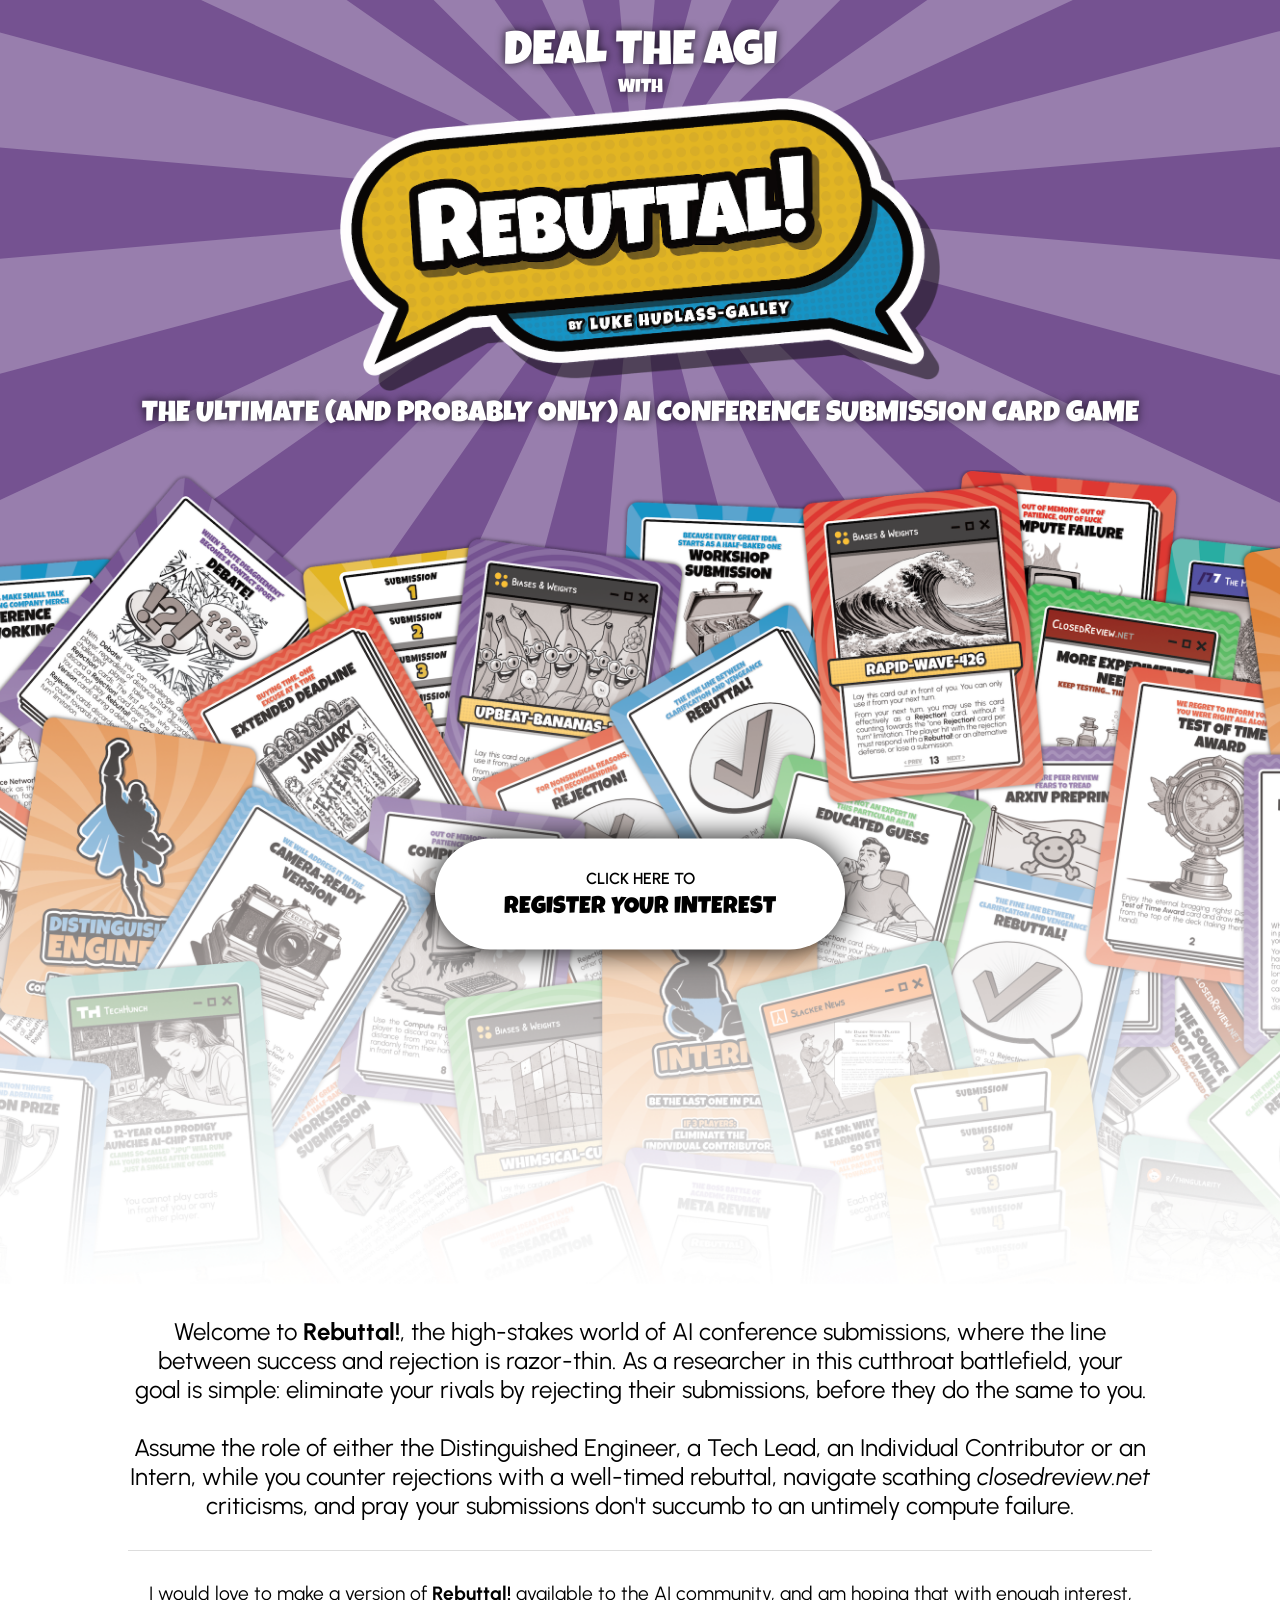
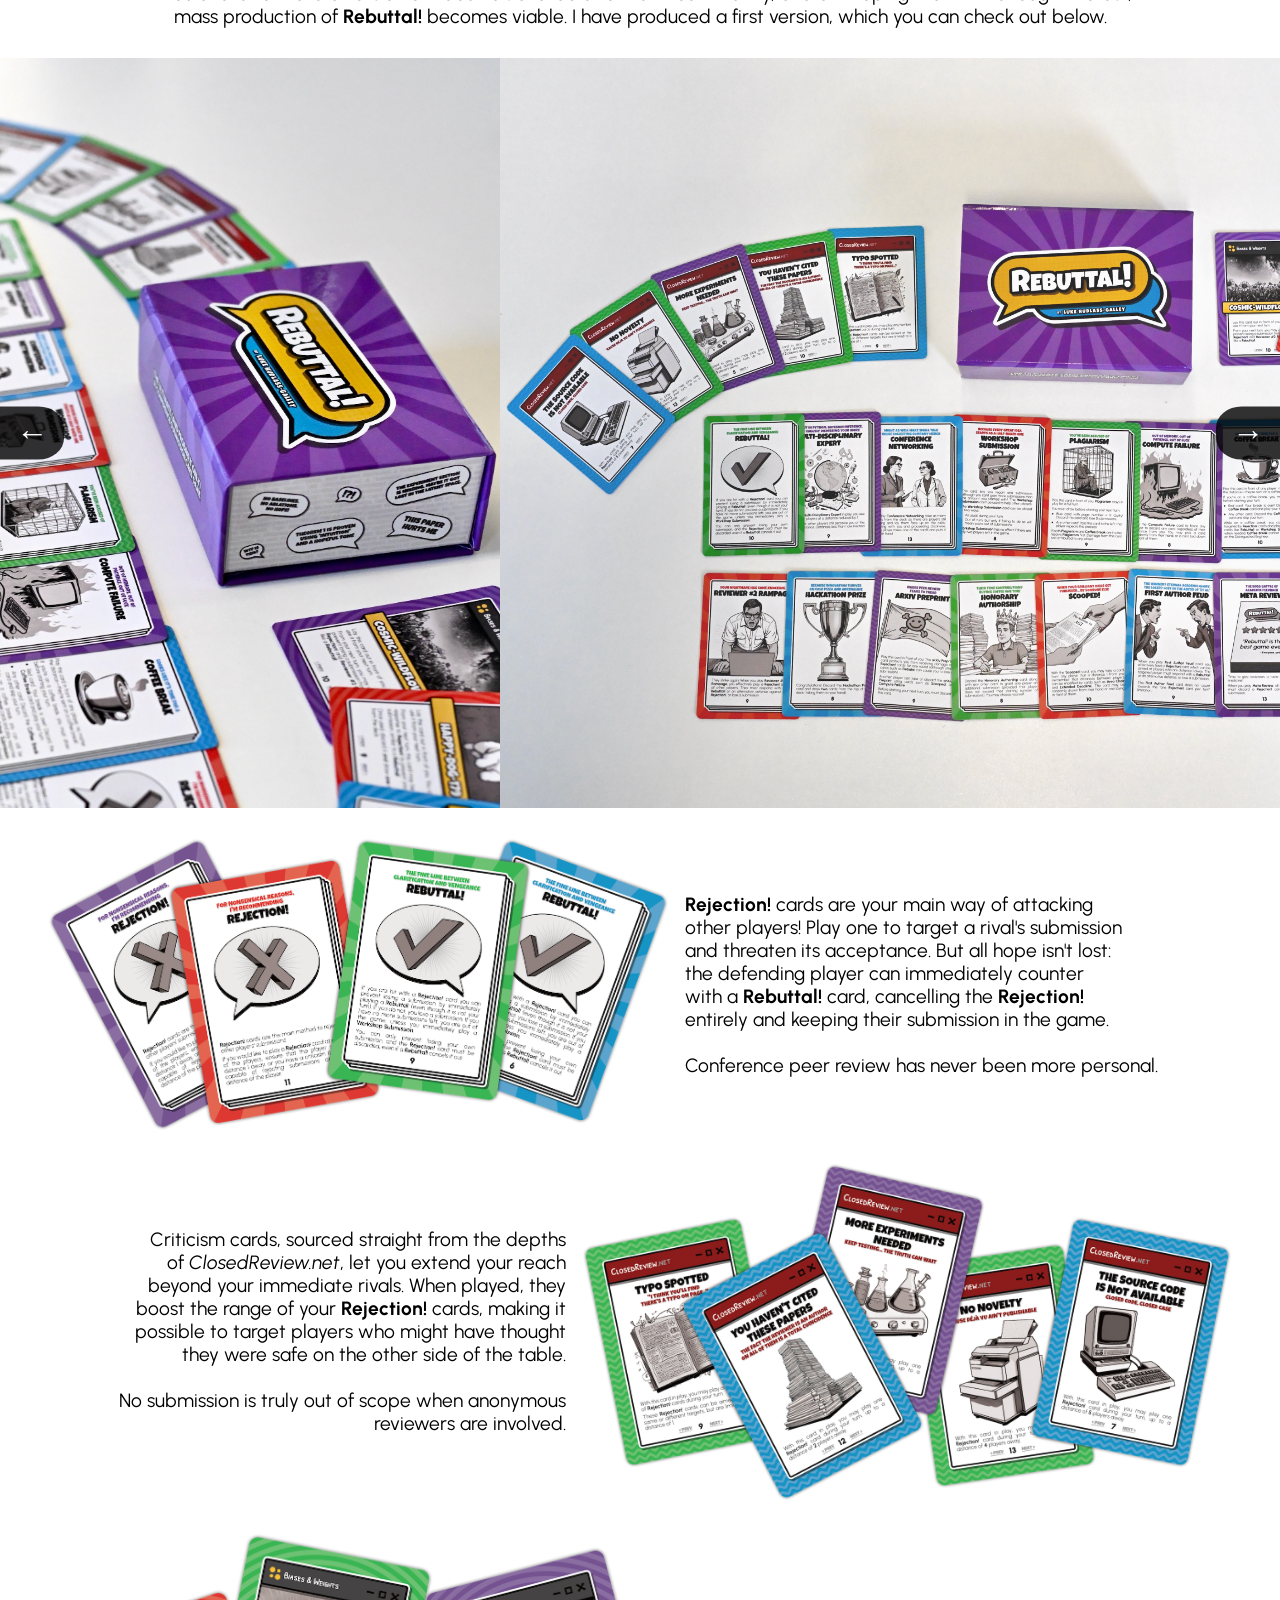
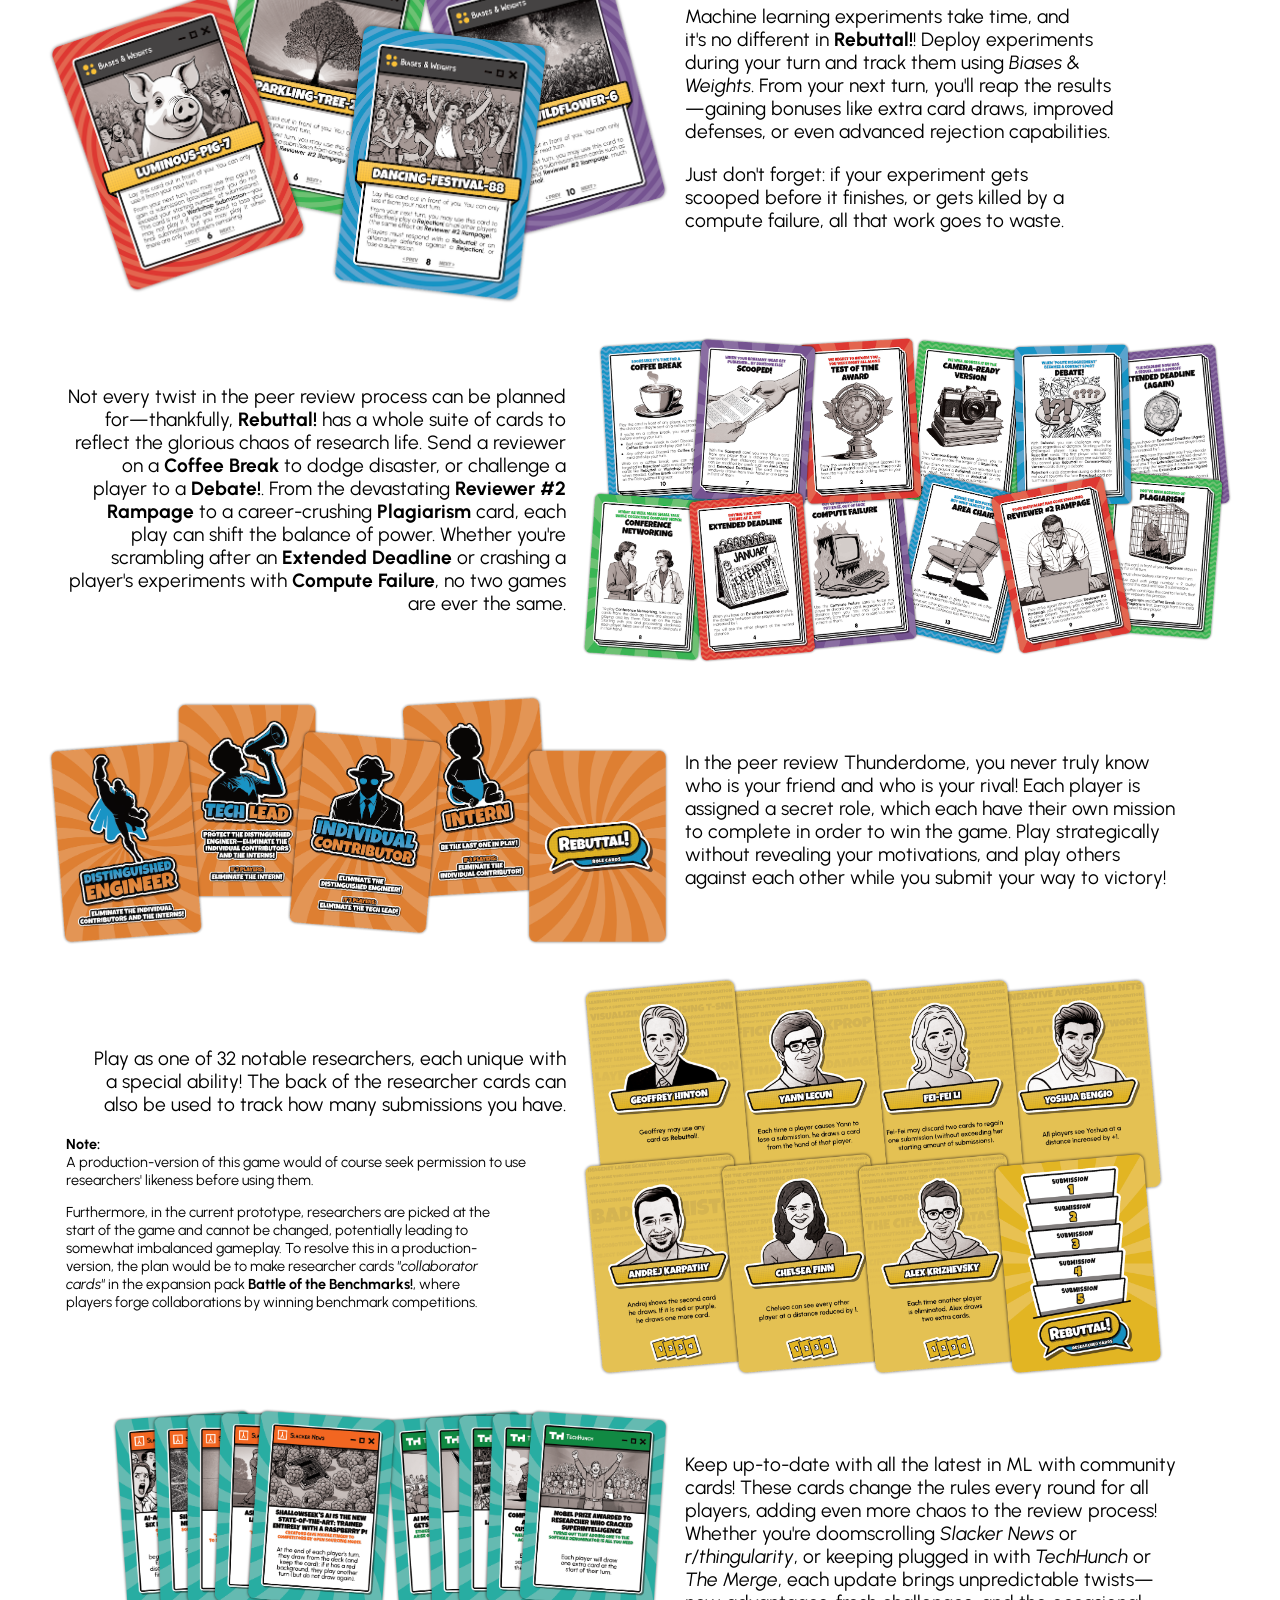
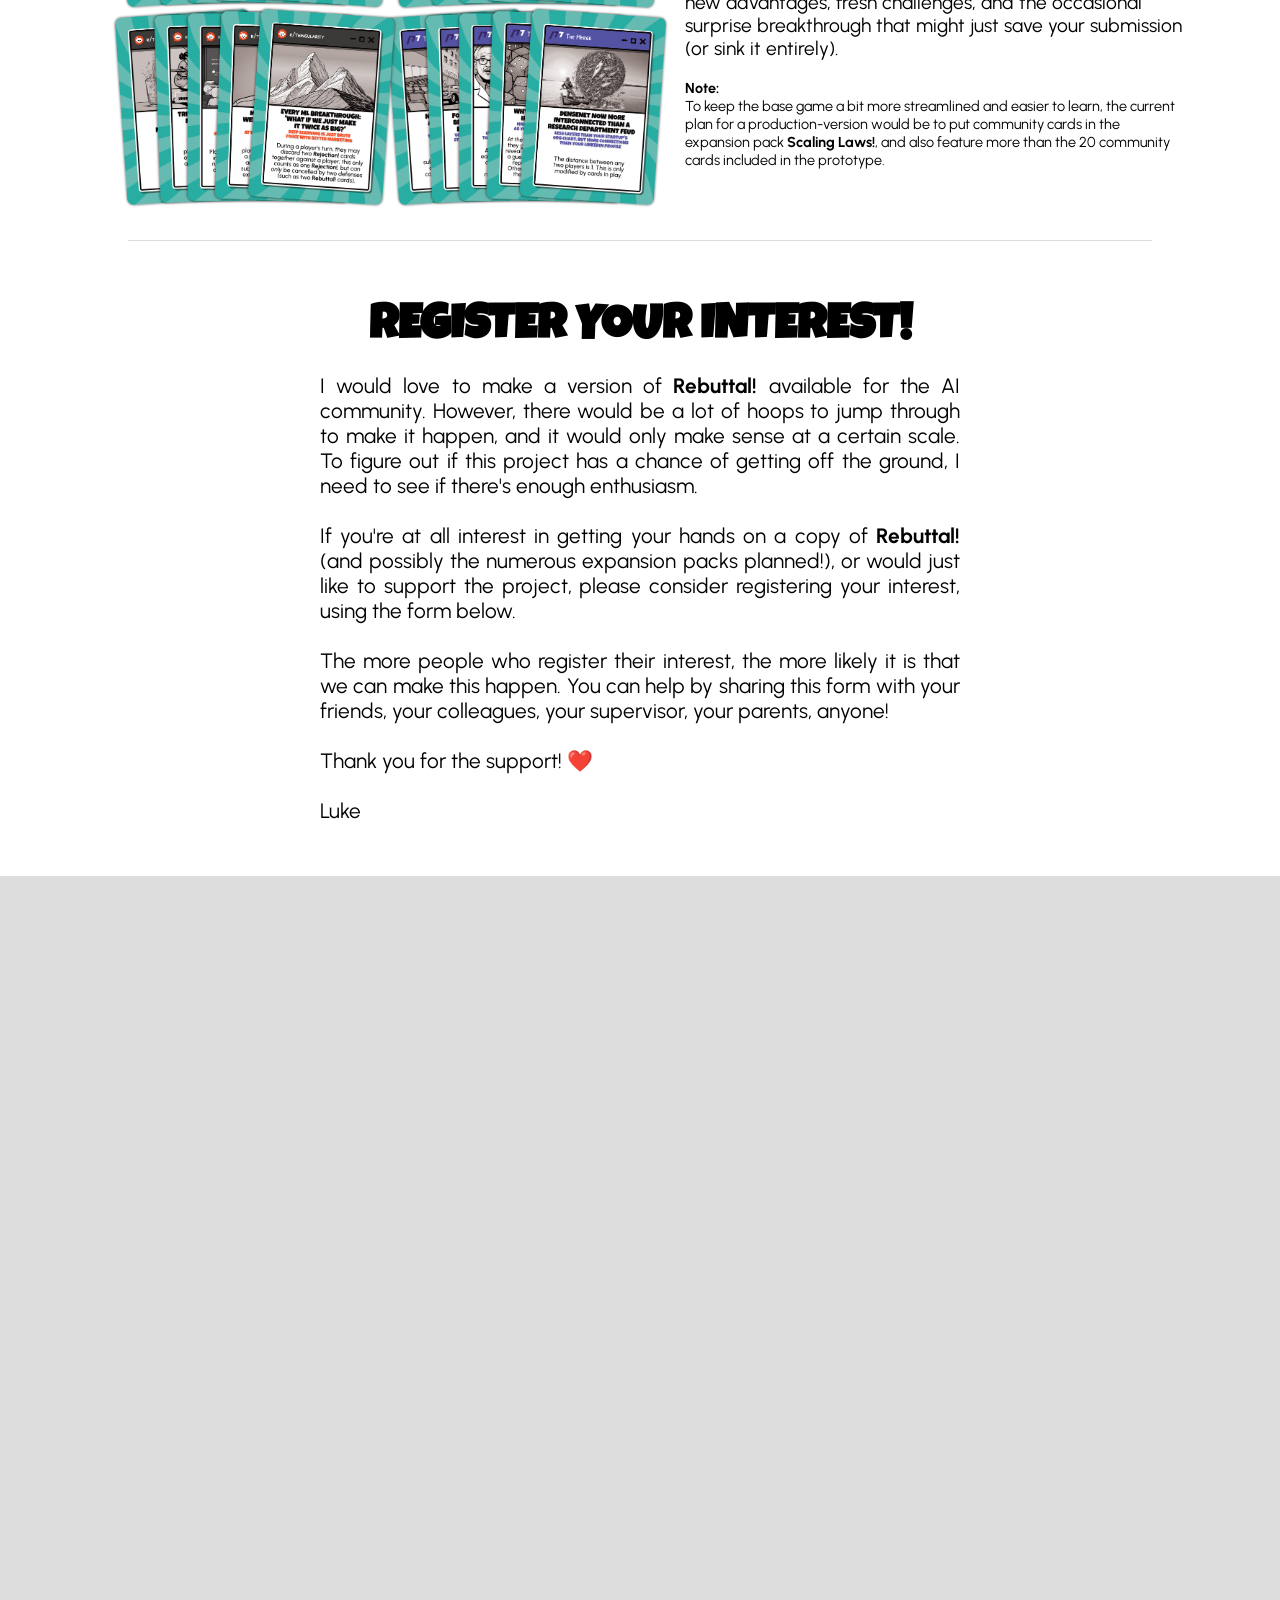
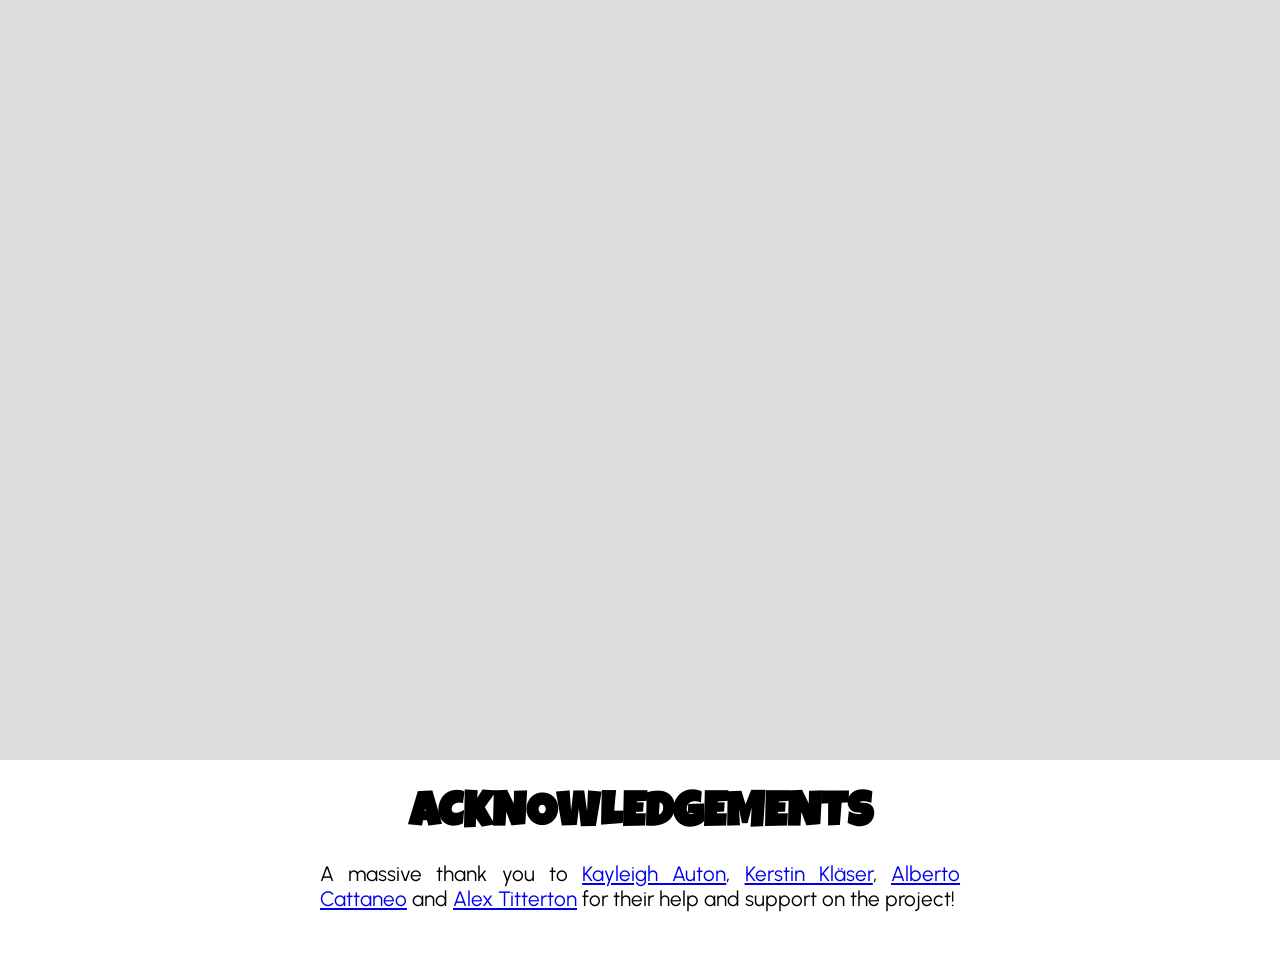
==== commit af7bd836: ".." ====
--- a/index.html
+++ b/index.html
@@ -282,8 +282,7 @@
     </div>
 
     <hr>
-
-    <h3>REGISTER YOUR INTEREST!</h3>
+    <h3 id="register-your-interest">REGISTER YOUR INTEREST!</h3>
     <div class="register-interest-body-container ">
         <p class="register-interest-body">
             I would love to make a version of <b>Rebuttal!</b>
@@ -292,21 +291,26 @@
             would only make sense at a certain scale. To figure out
             if this project has a chance of getting off the ground,
             I need to see if there's enough enthusiasm.<br><br>
-            If you're at all interest in (eventually) getting your
+            If you're at all interest in getting your
             hands on a copy of <b>Rebuttal!</b> (and possibly the
             numerous expansion packs planned!), or would just like
             to support the project, please consider registering your
             interest, using the form below.<br><br>
+            The more people who register their interest, the more
+            likely it is that we can make this happen. You can help
+            by sharing this form with your friends, your colleagues,
+            your supervisor, your parents, anyone!<br><br>
+            Thank you for the support! ❤️<br><br>
+            Luke<br>
         </p>
     </div>
 
-
-    <div class="form-container" id="register-your-interest">
+    <div class="form-container">
         <div class="form-subcontainer">
             <iframe
                 src="https://docs.google.com/forms/d/e/1FAIpQLSfgarsmwuo5mhJZkKTXcTd6zVa_wWyo6cHK6t4rBRIG-7jOFg/viewform?embedded=true" 
                 width="100%" 
-                height="5000"
+                height="1430"
                 frameborder="10"
                 marginheight="0"
                 marginwidth="0"
@@ -314,7 +318,17 @@
         </div>
     </div>
 
-
+    <h3>ACKNOWLEDGEMENTS</h3>
+    <div class="register-interest-body-container ">
+        <p class="register-interest-body">
+            A massive thank you to
+            <a href="https://www.linkedin.com/in/kayauton/">Kayleigh Auton</a>,
+            <a href="https://www.linkedin.com/in/kerstin-klaeser-phd/">Kerstin Kläser</a>,
+            <a href="https://www.linkedin.com/in/albertocattaneo91/">Alberto Cattaneo</a> and
+            <a href="https://www.linkedin.com/in/alexandertitterton/">Alex Titterton</a>
+            for their help and support on the project!
+        </p>
+    </div>
 
     <script>
         function scrollGallery(direction) {
--- a/assets/css/styles.css
+++ b/assets/css/styles.css
@@ -133,6 +133,7 @@
     /* max-width: 400px; */
     justify-content: center;
     align-items: center;
+    background-color: #ddd;
   }
   .form-subcontainer {
     /* max-width: 400px; */
@@ -347,25 +348,26 @@
 
 
 h3 {
+    padding: 2rem 0 0 0;
+    margin: 0;
     font-family: 'Luckiest Guy', sans-serif;
     font-size: 3rem;
-    margin: 0;
 }
 
 .register-interest-body-container {
     width: 100%;
-    background-color: red;
     align-items: center;
     justify-content: center;
     position: relative;
     display: flex;
     margin: 0;
     padding: 0;
+    margin-bottom: 2rem;
 }
 .register-interest-body {
     width: 50%;
-    min-width: 512px;
-    background-color: blue;
-    align-items: center;
+    min-width: 384px;
+    align-items: center;
+    text-align: justify;
     font-size: 1.3rem;
 }
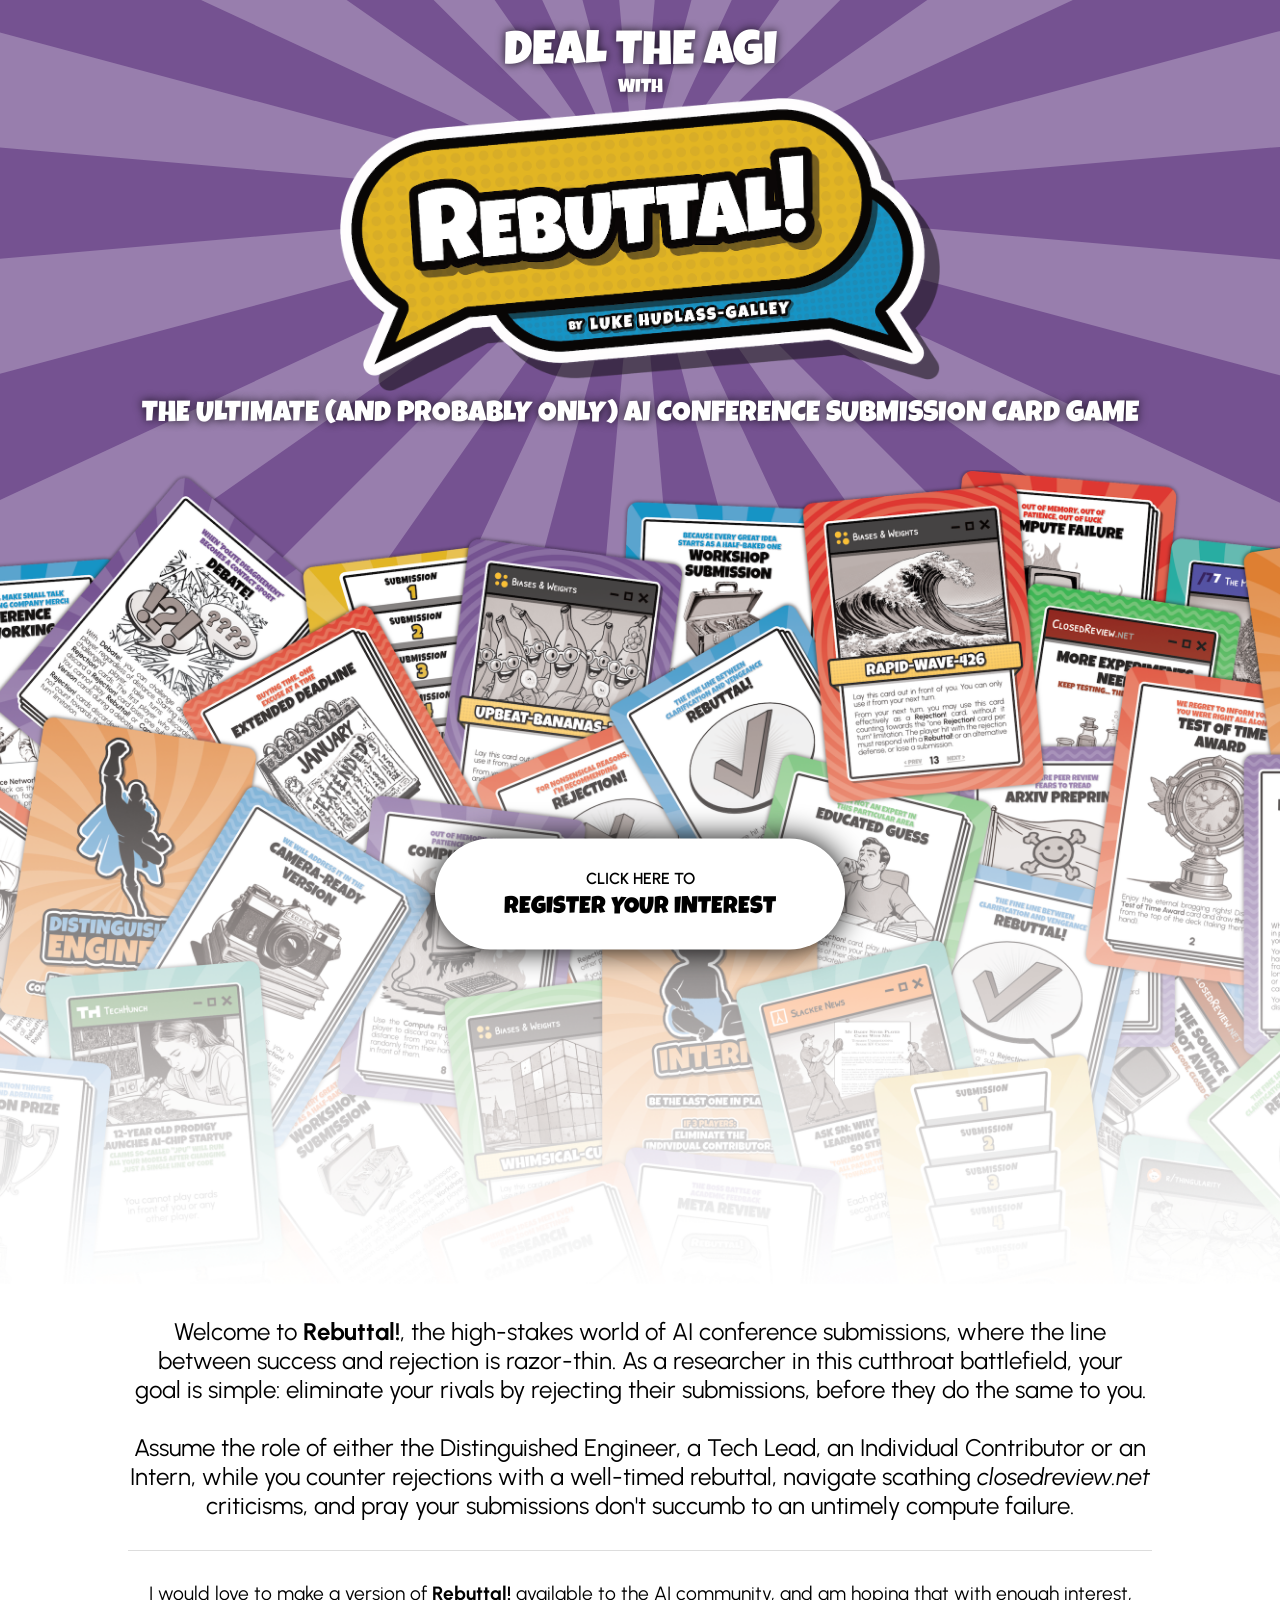
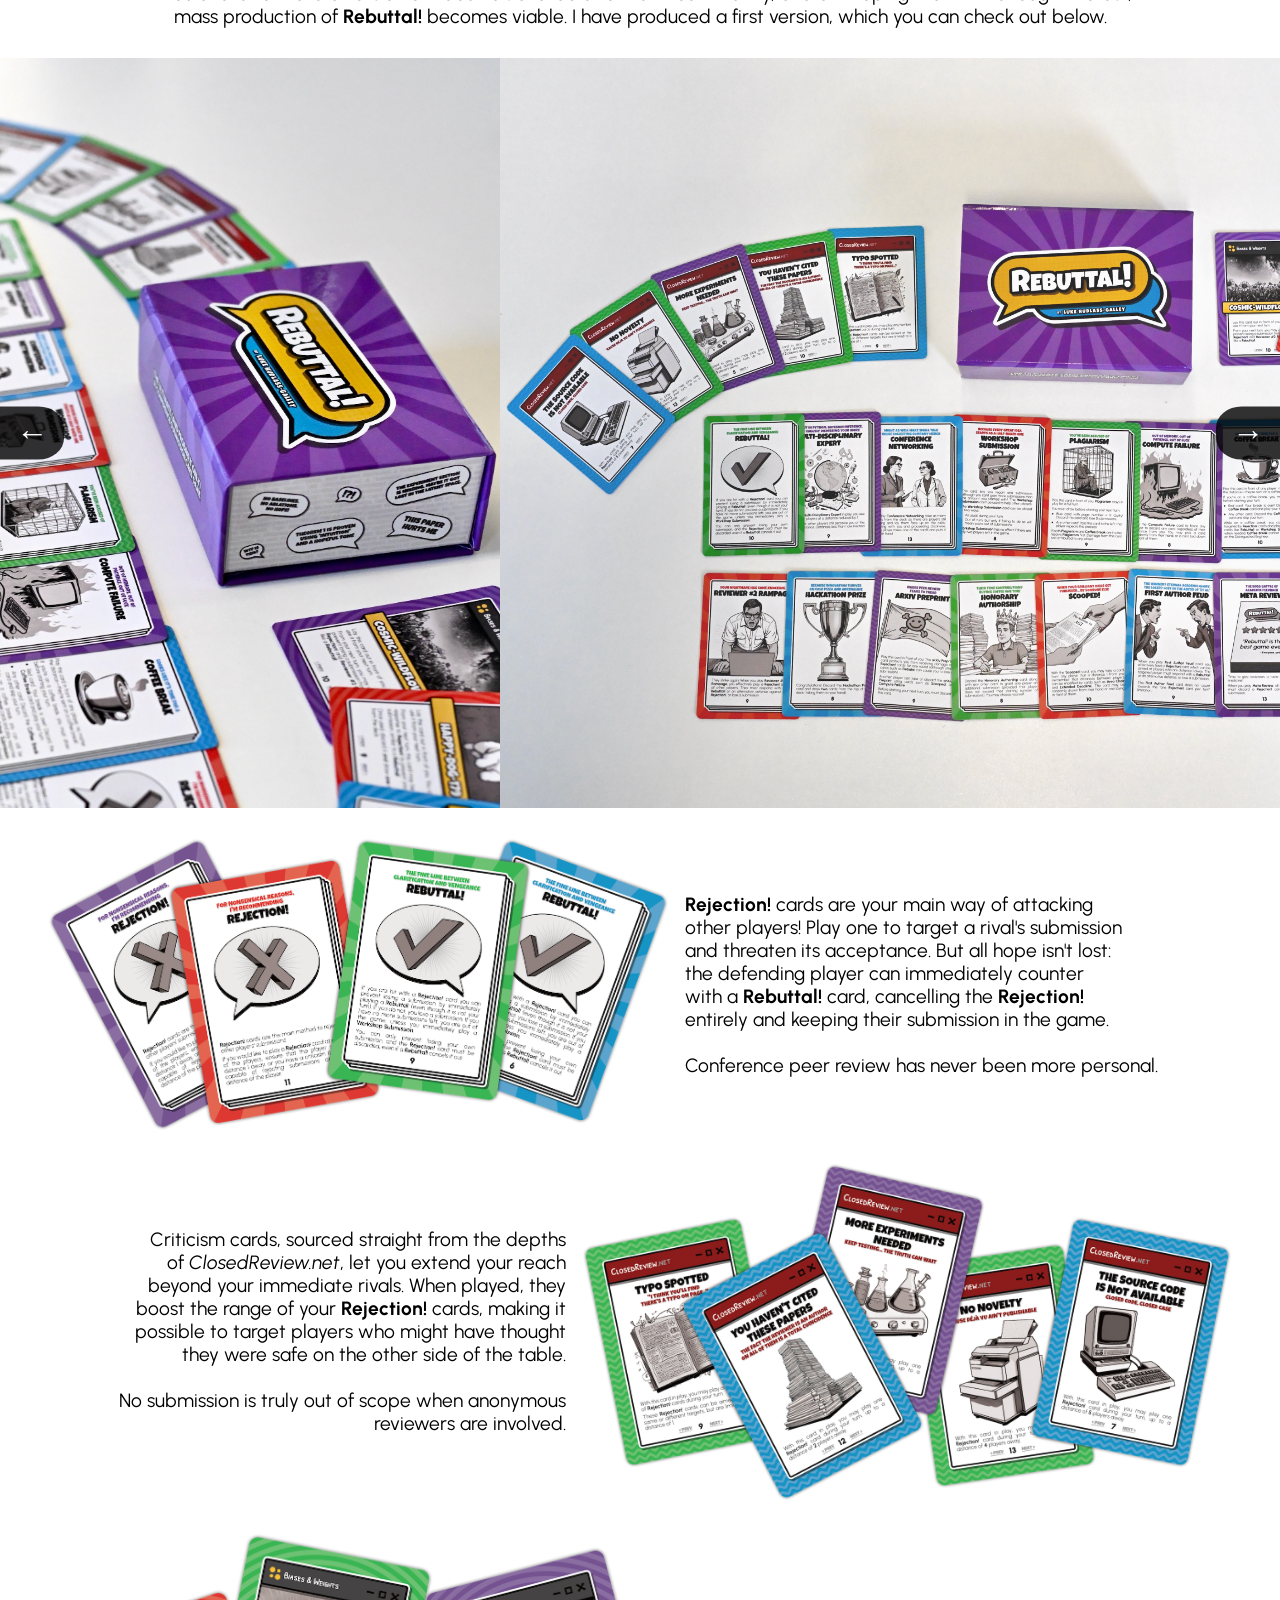
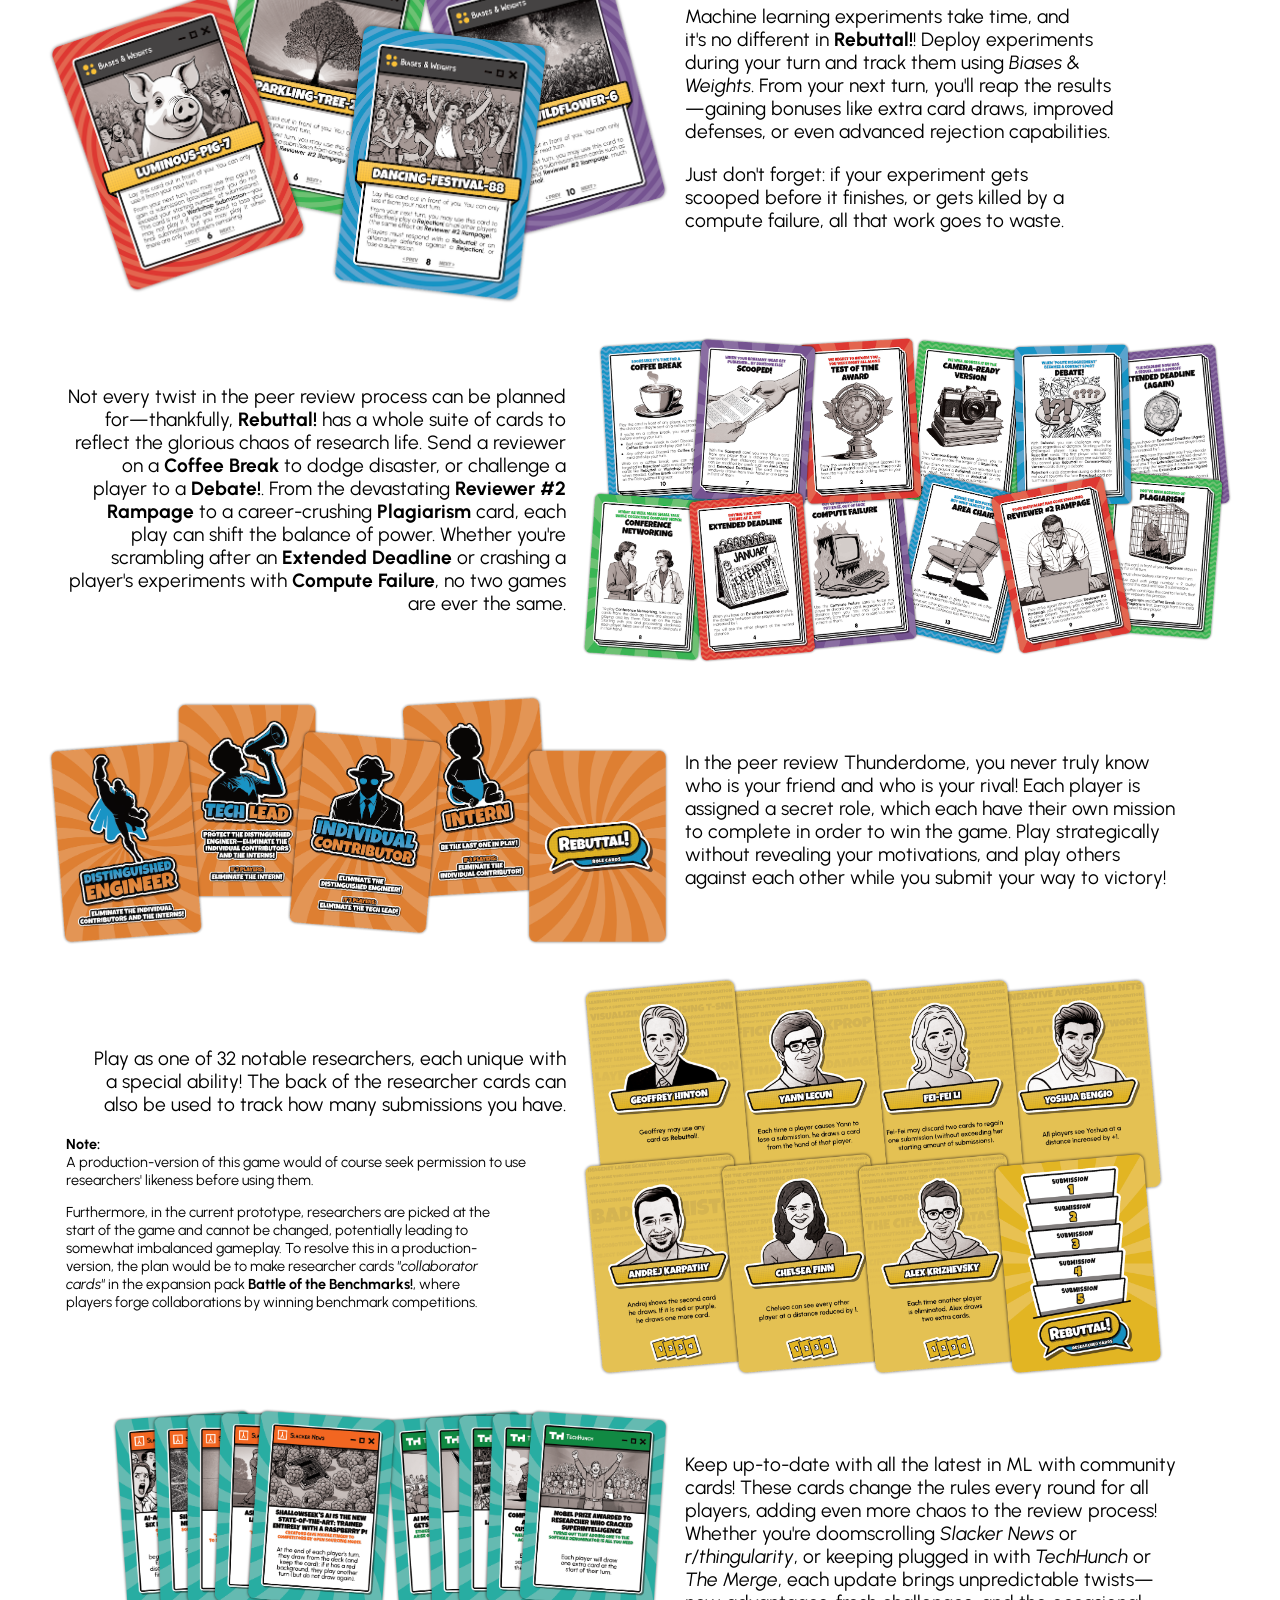
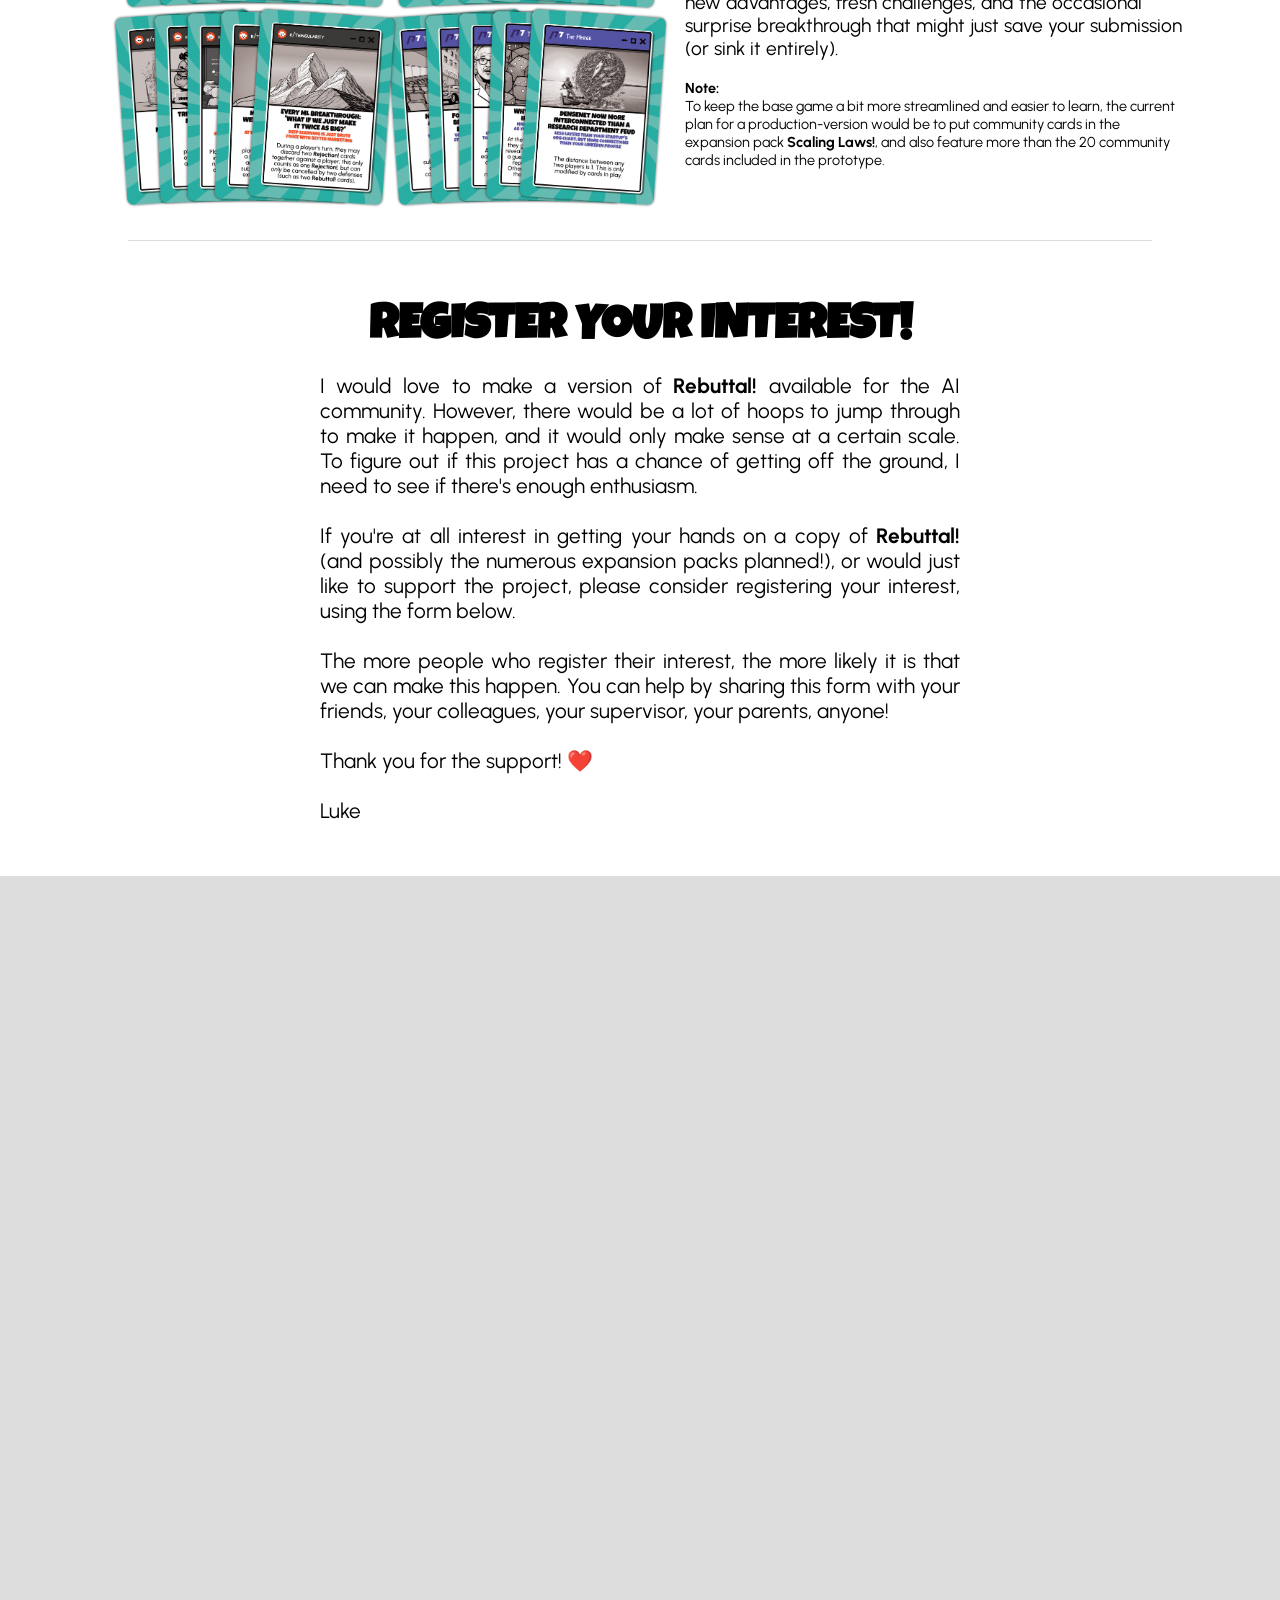
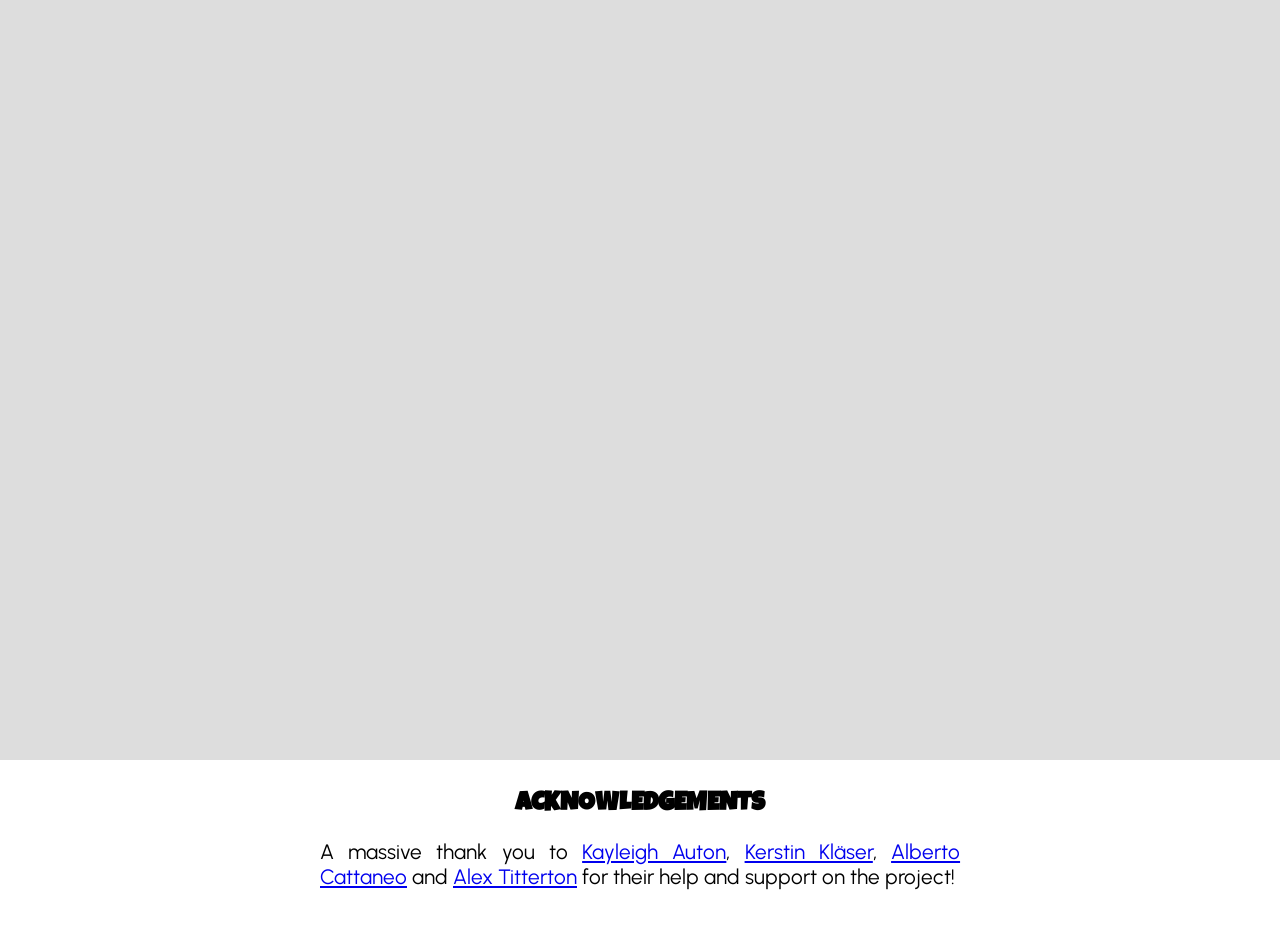
==== commit 9f775fb4: ".." ====
--- a/index.html
+++ b/index.html
@@ -318,7 +318,7 @@
         </div>
     </div>
 
-    <h3>ACKNOWLEDGEMENTS</h3>
+    <h4>ACKNOWLEDGEMENTS</h3>
     <div class="register-interest-body-container ">
         <p class="register-interest-body">
             A massive thank you to
--- a/assets/css/styles.css
+++ b/assets/css/styles.css
@@ -354,6 +354,13 @@
     font-size: 3rem;
 }
 
+h4 {
+    padding: 2rem 0 0 0;
+    margin: 0;
+    font-family: 'Luckiest Guy', sans-serif;
+    font-size: 1.6rem;
+}
+
 .register-interest-body-container {
     width: 100%;
     align-items: center;
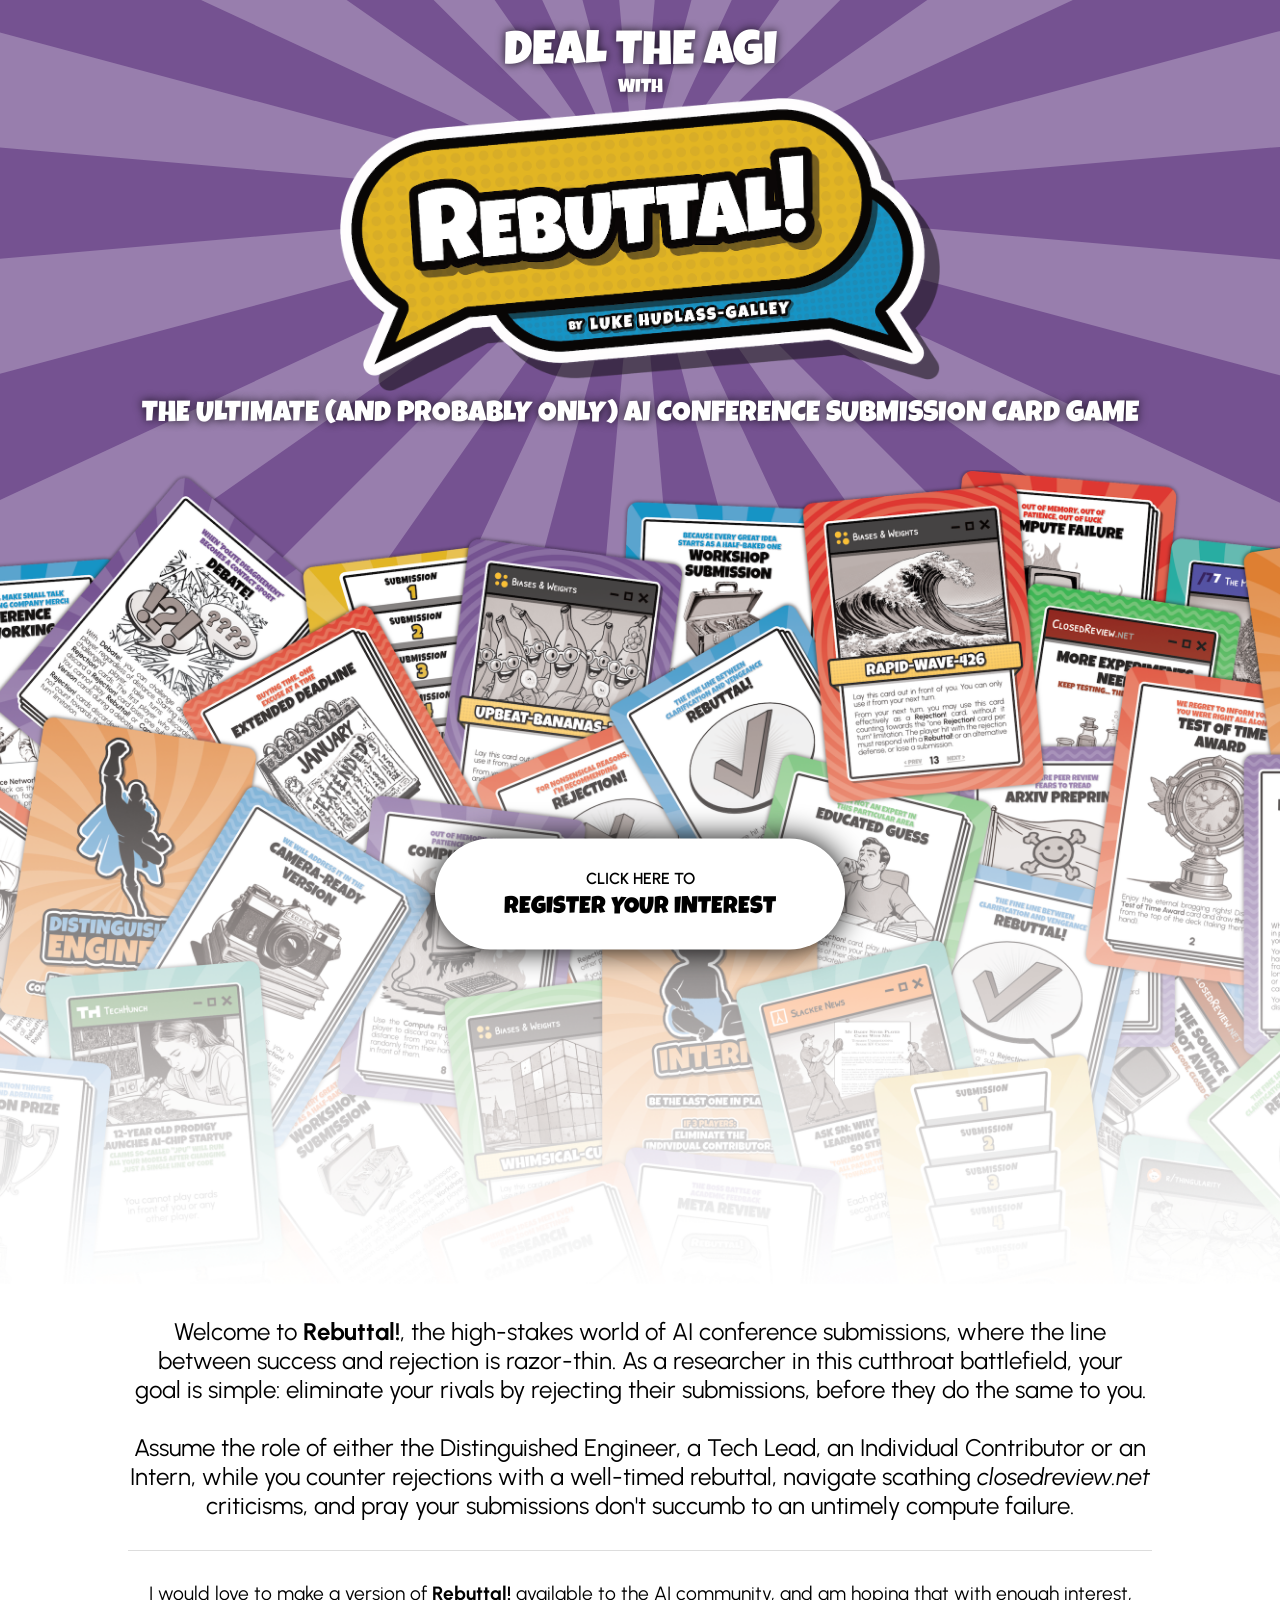
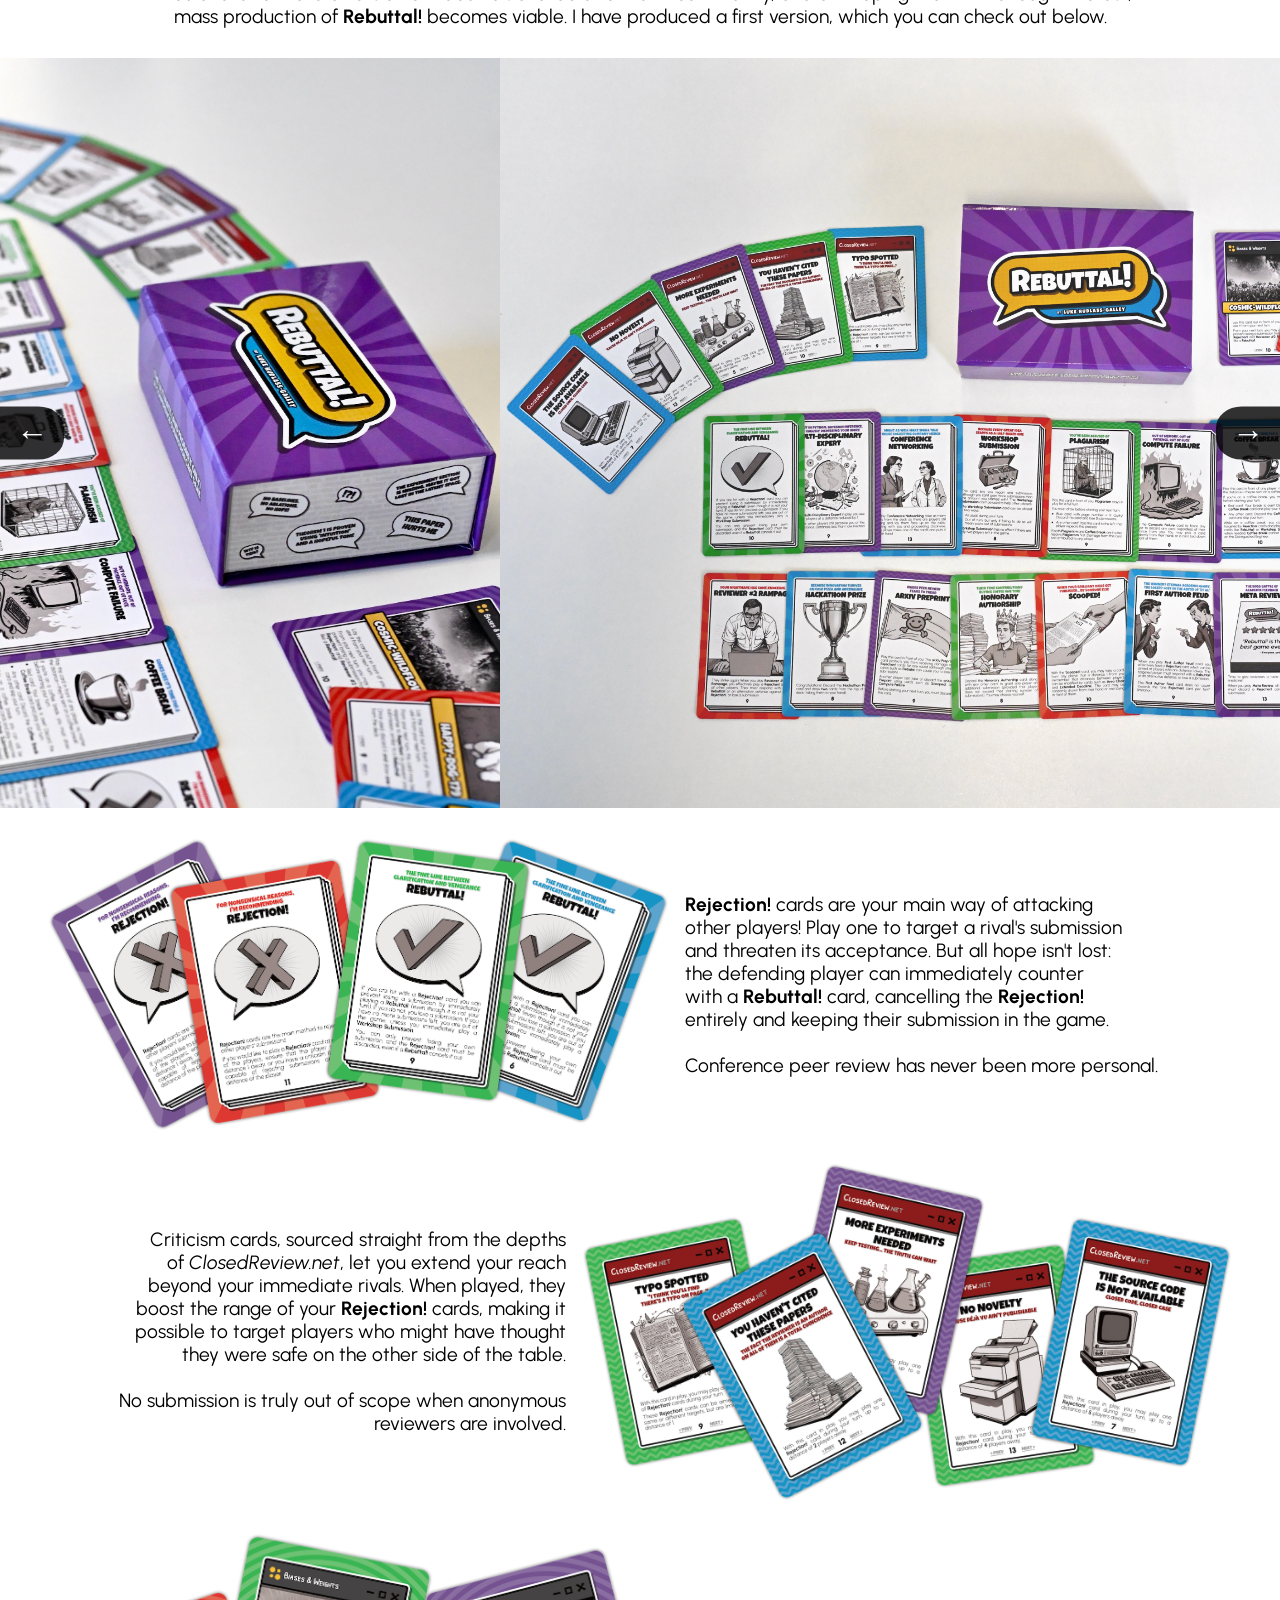
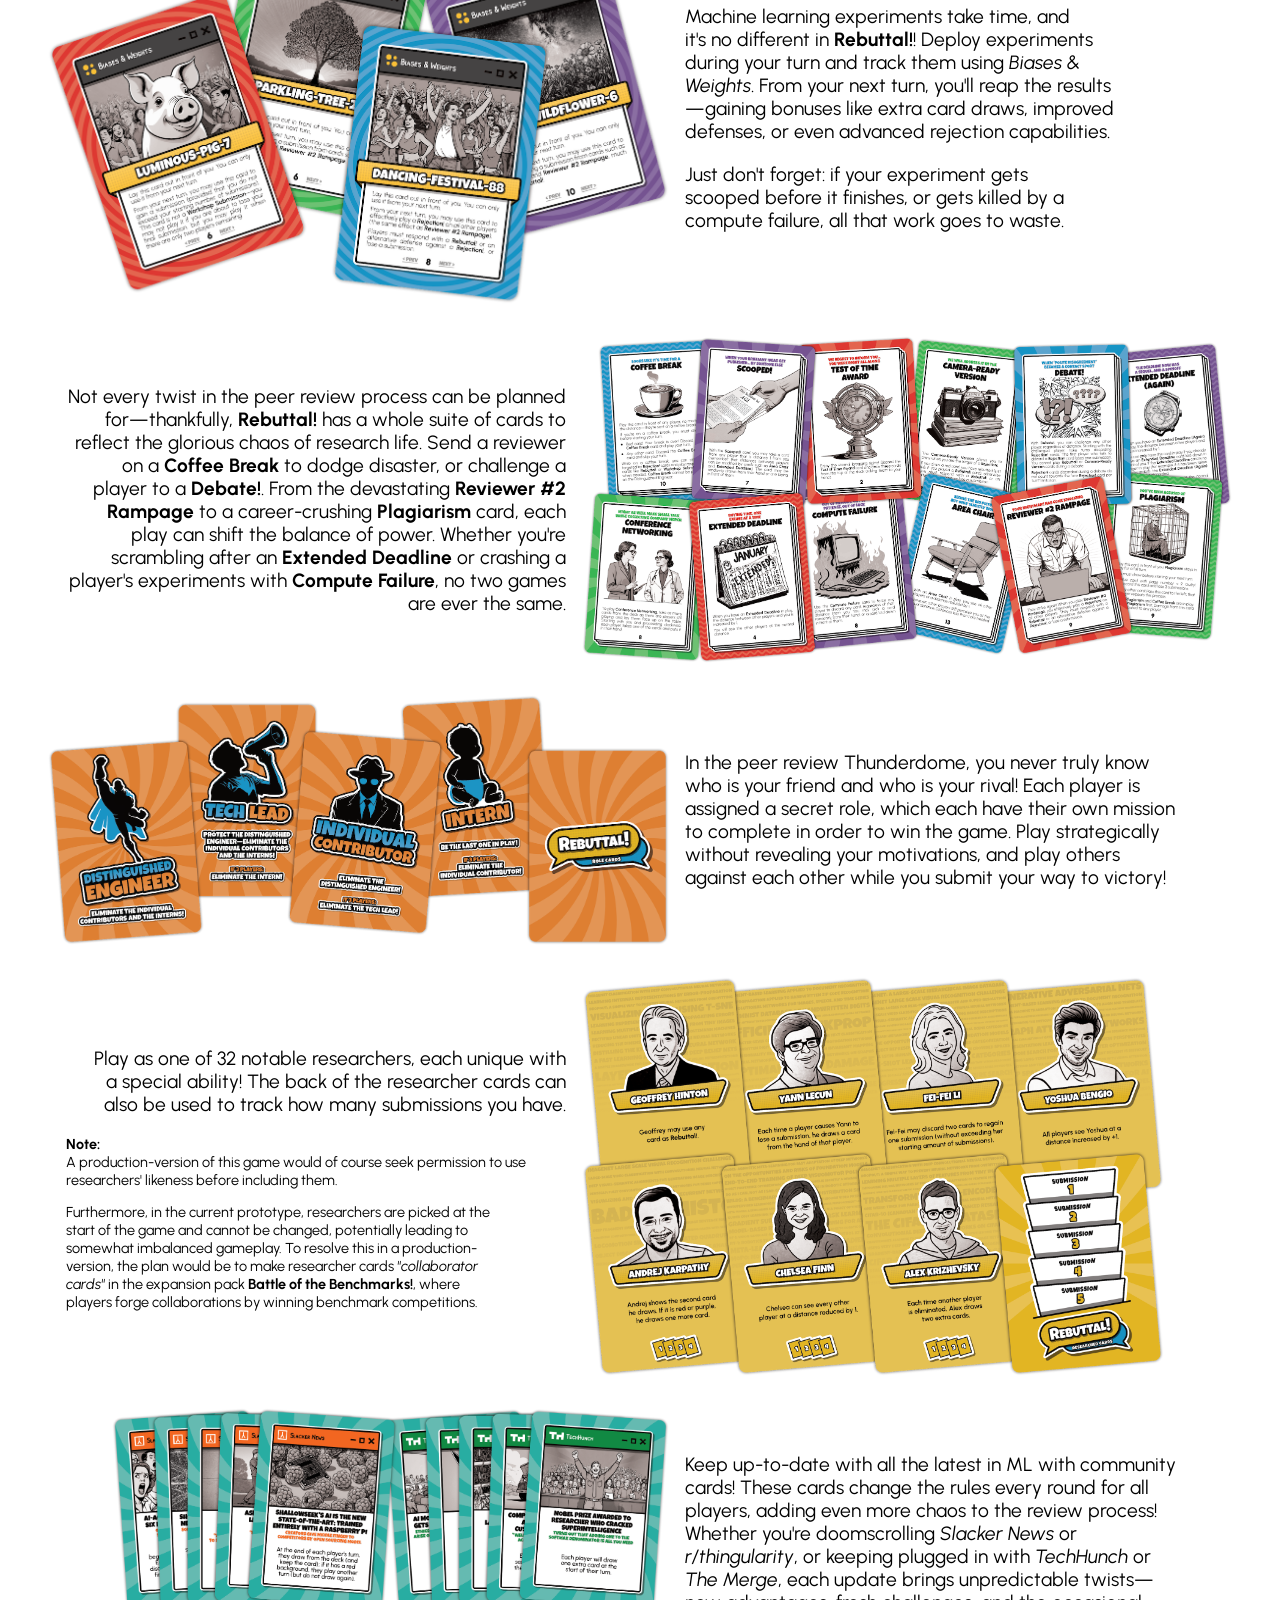
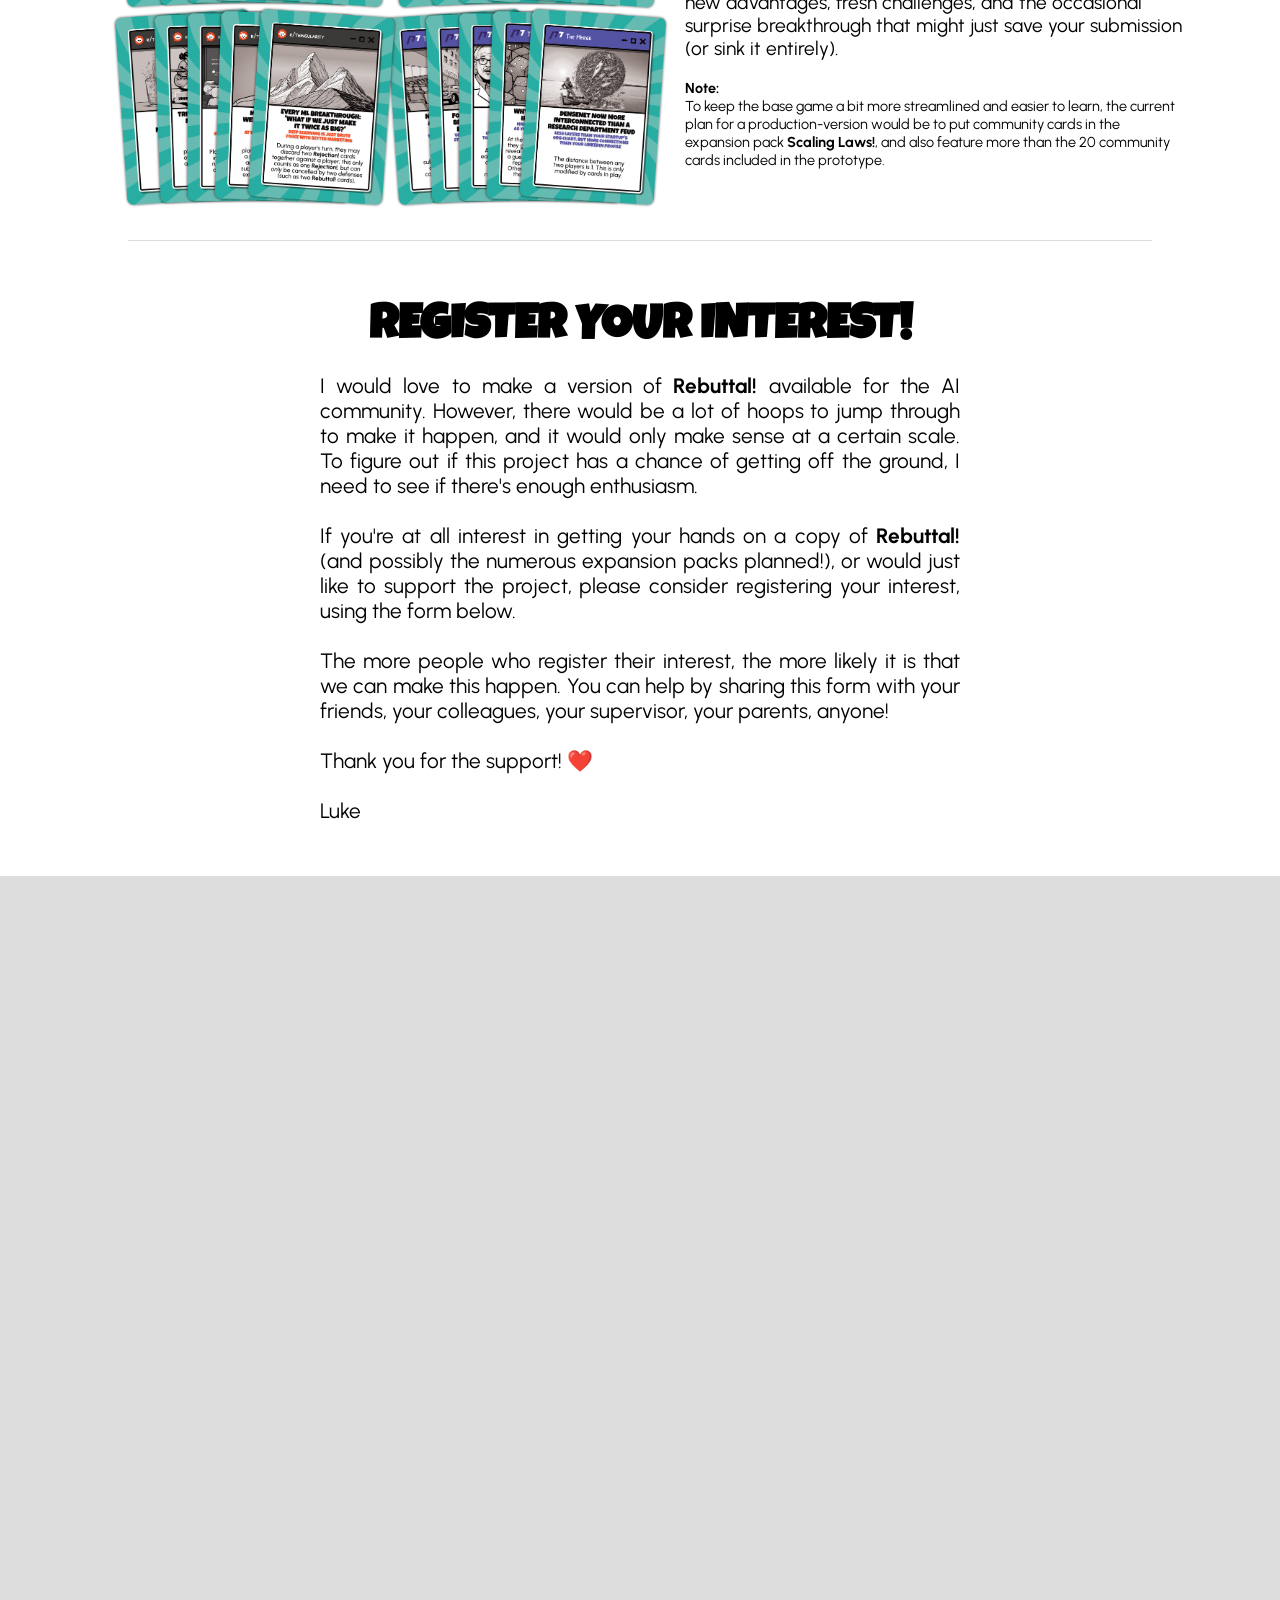
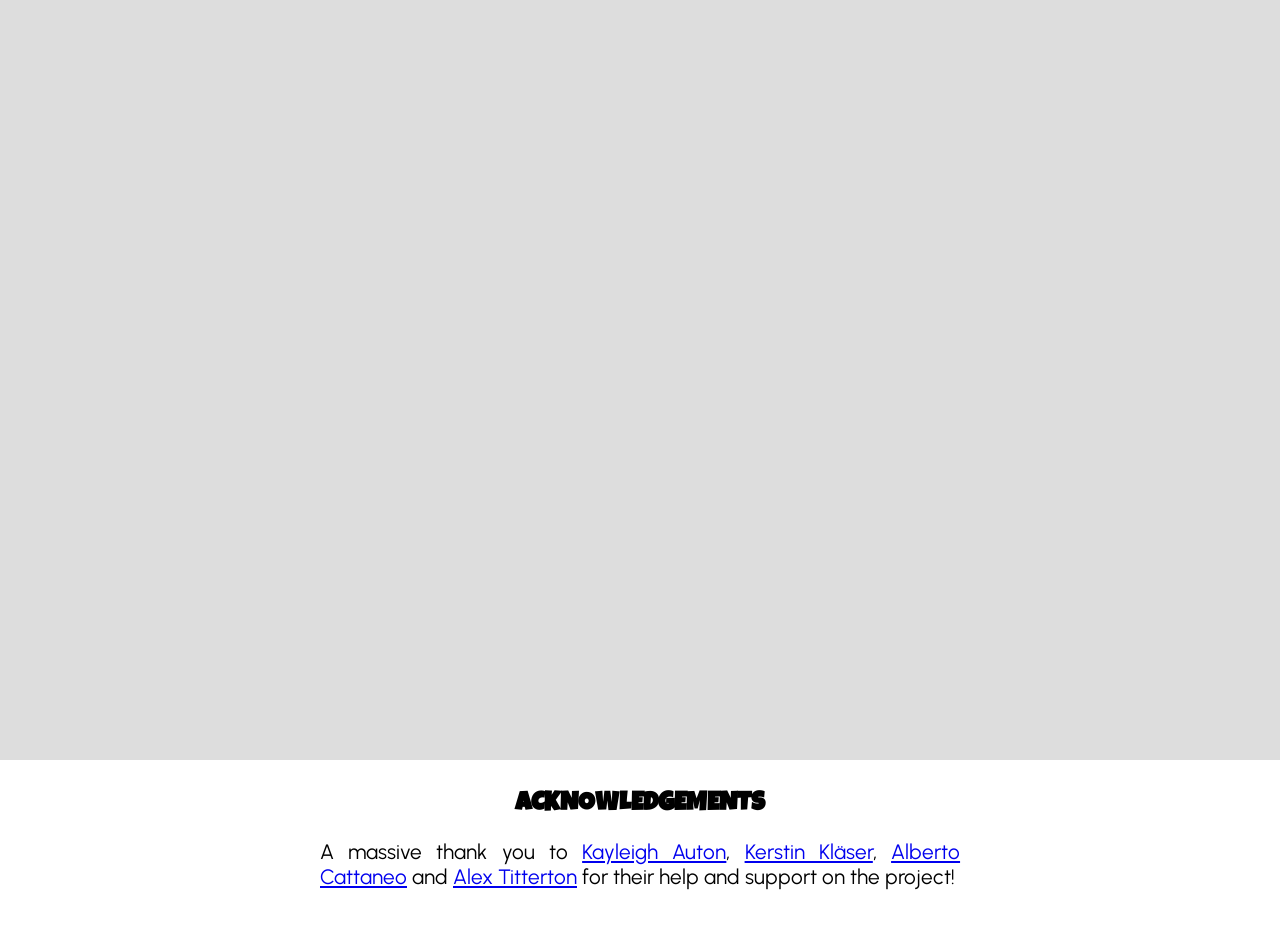
==== commit 7c4c9252: "Update index.html" ====
--- a/index.html
+++ b/index.html
@@ -220,7 +220,7 @@
                         <b>Note:</b><br>
                         A production-version of this game would of course
                         seek permission to use researchers' likeness before
-                        using them.
+                        including them.
                     </p>
                     <p class="card-note">
                         Furthermore, in the current prototype,
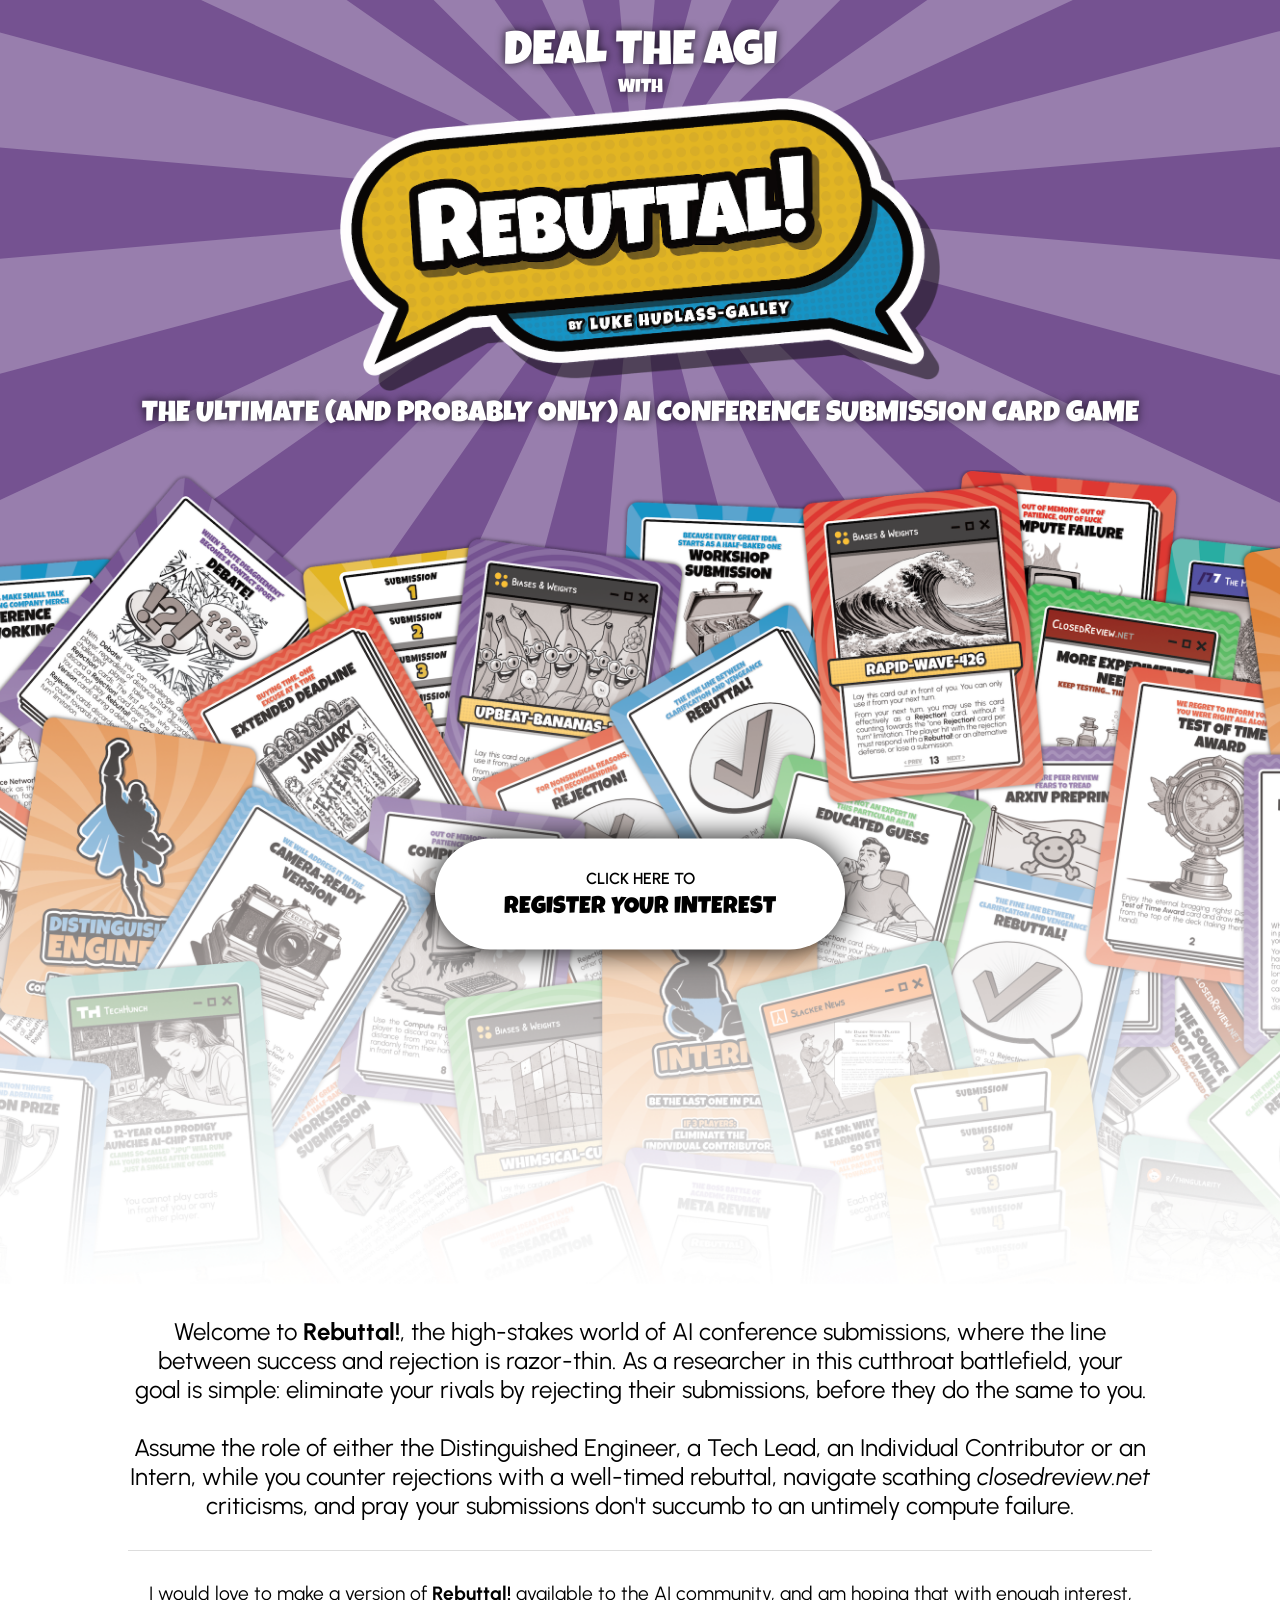
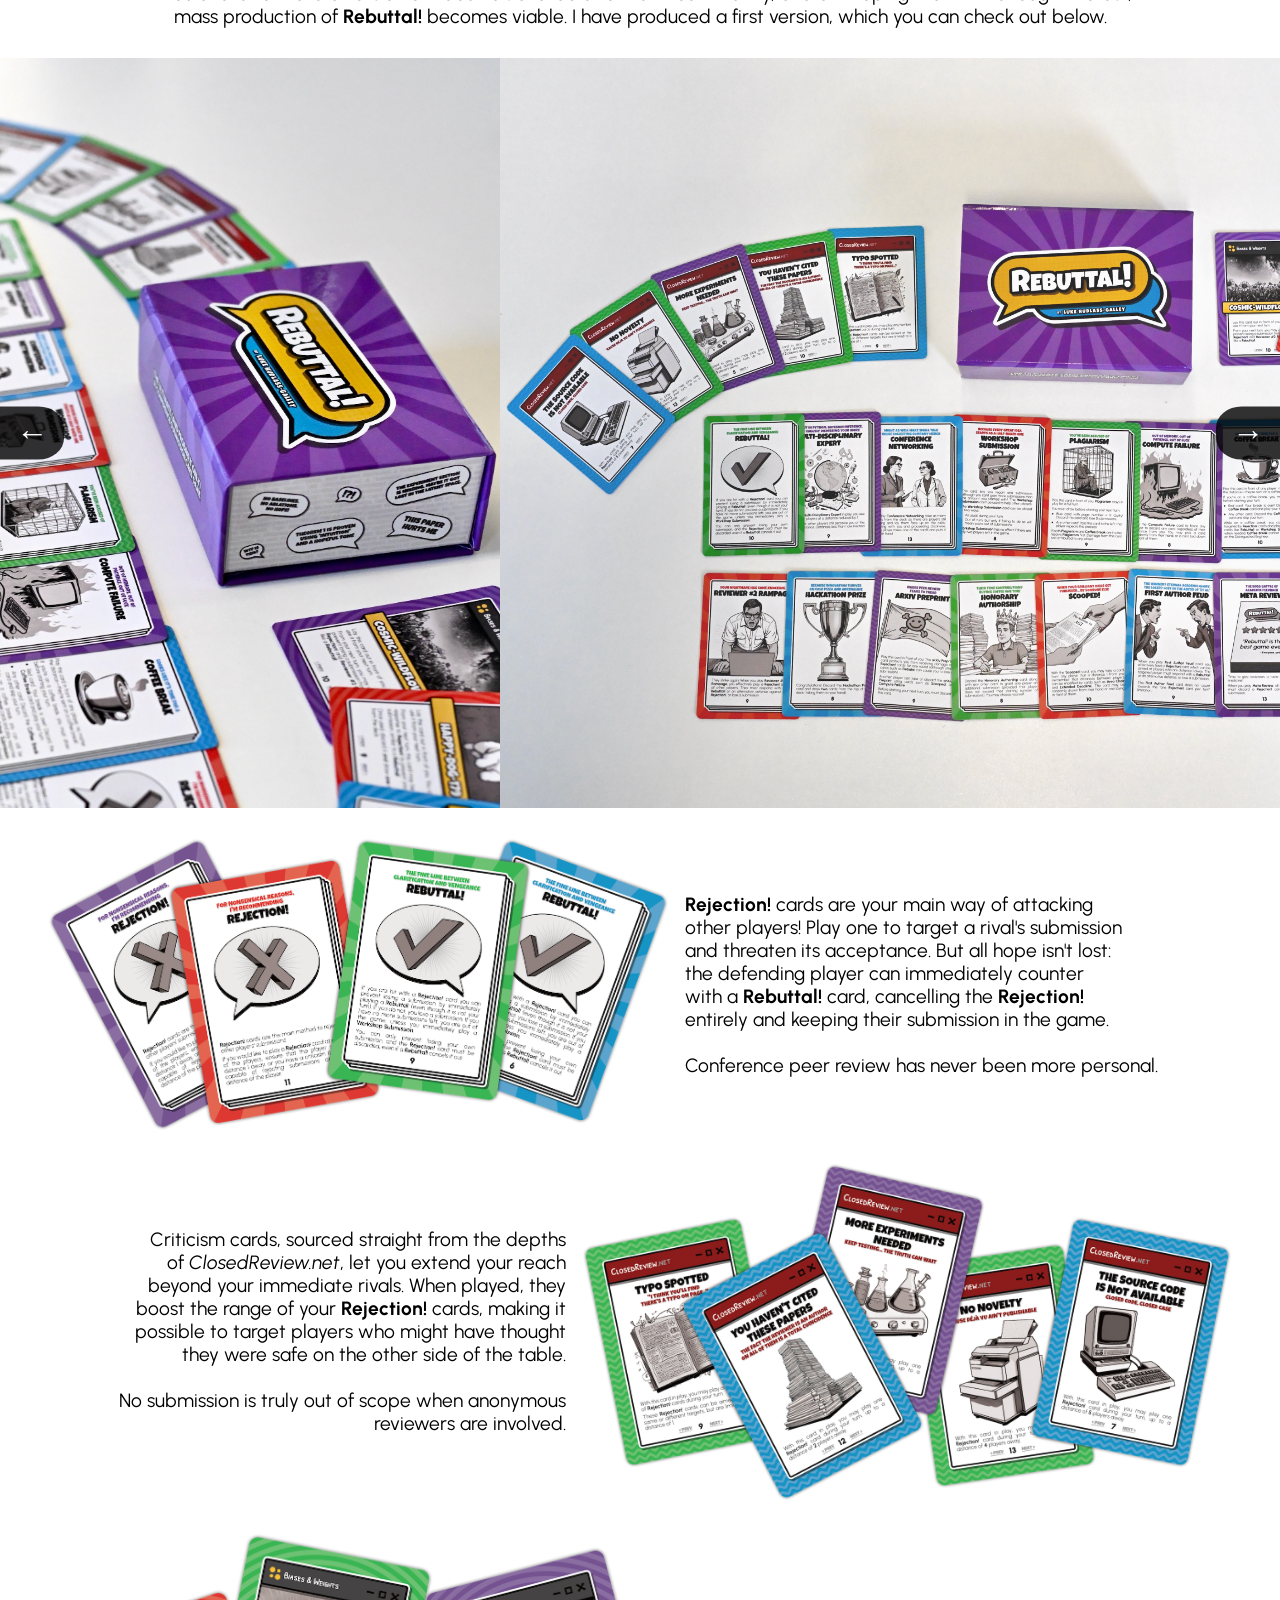
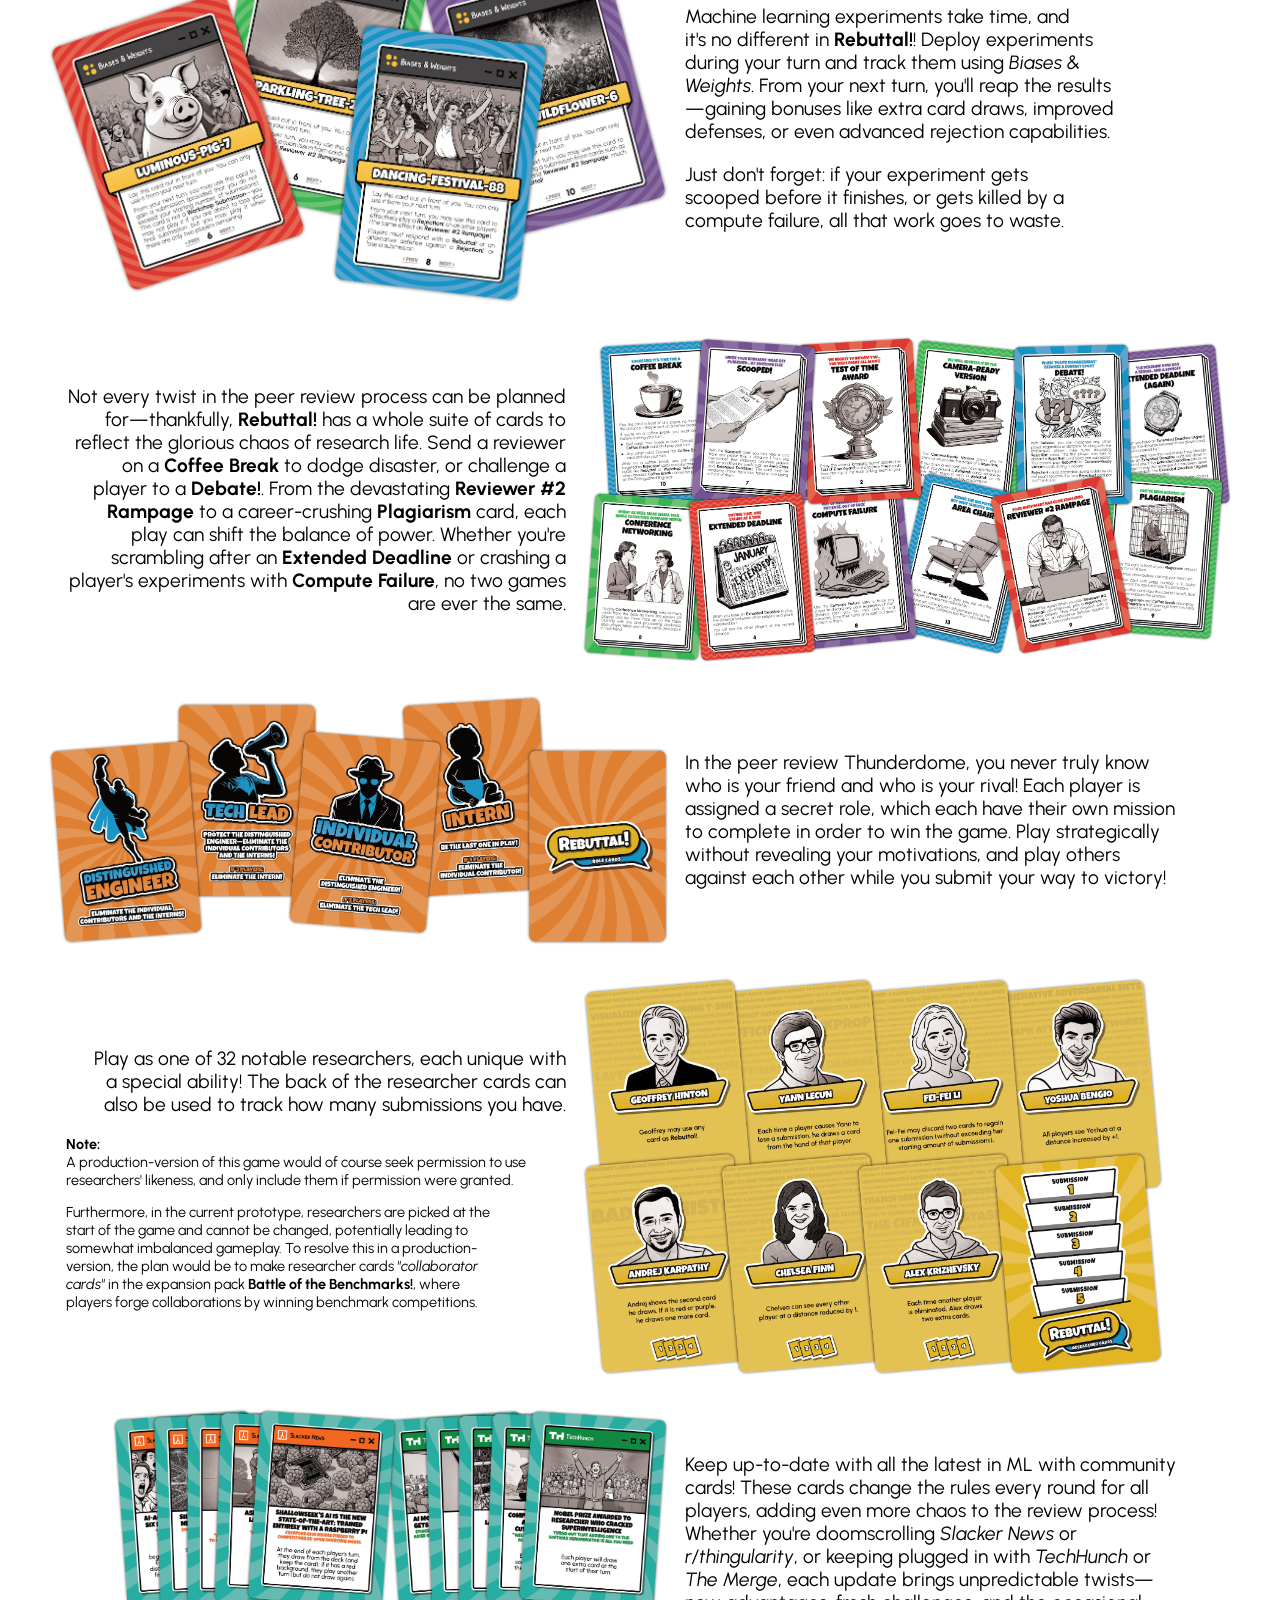
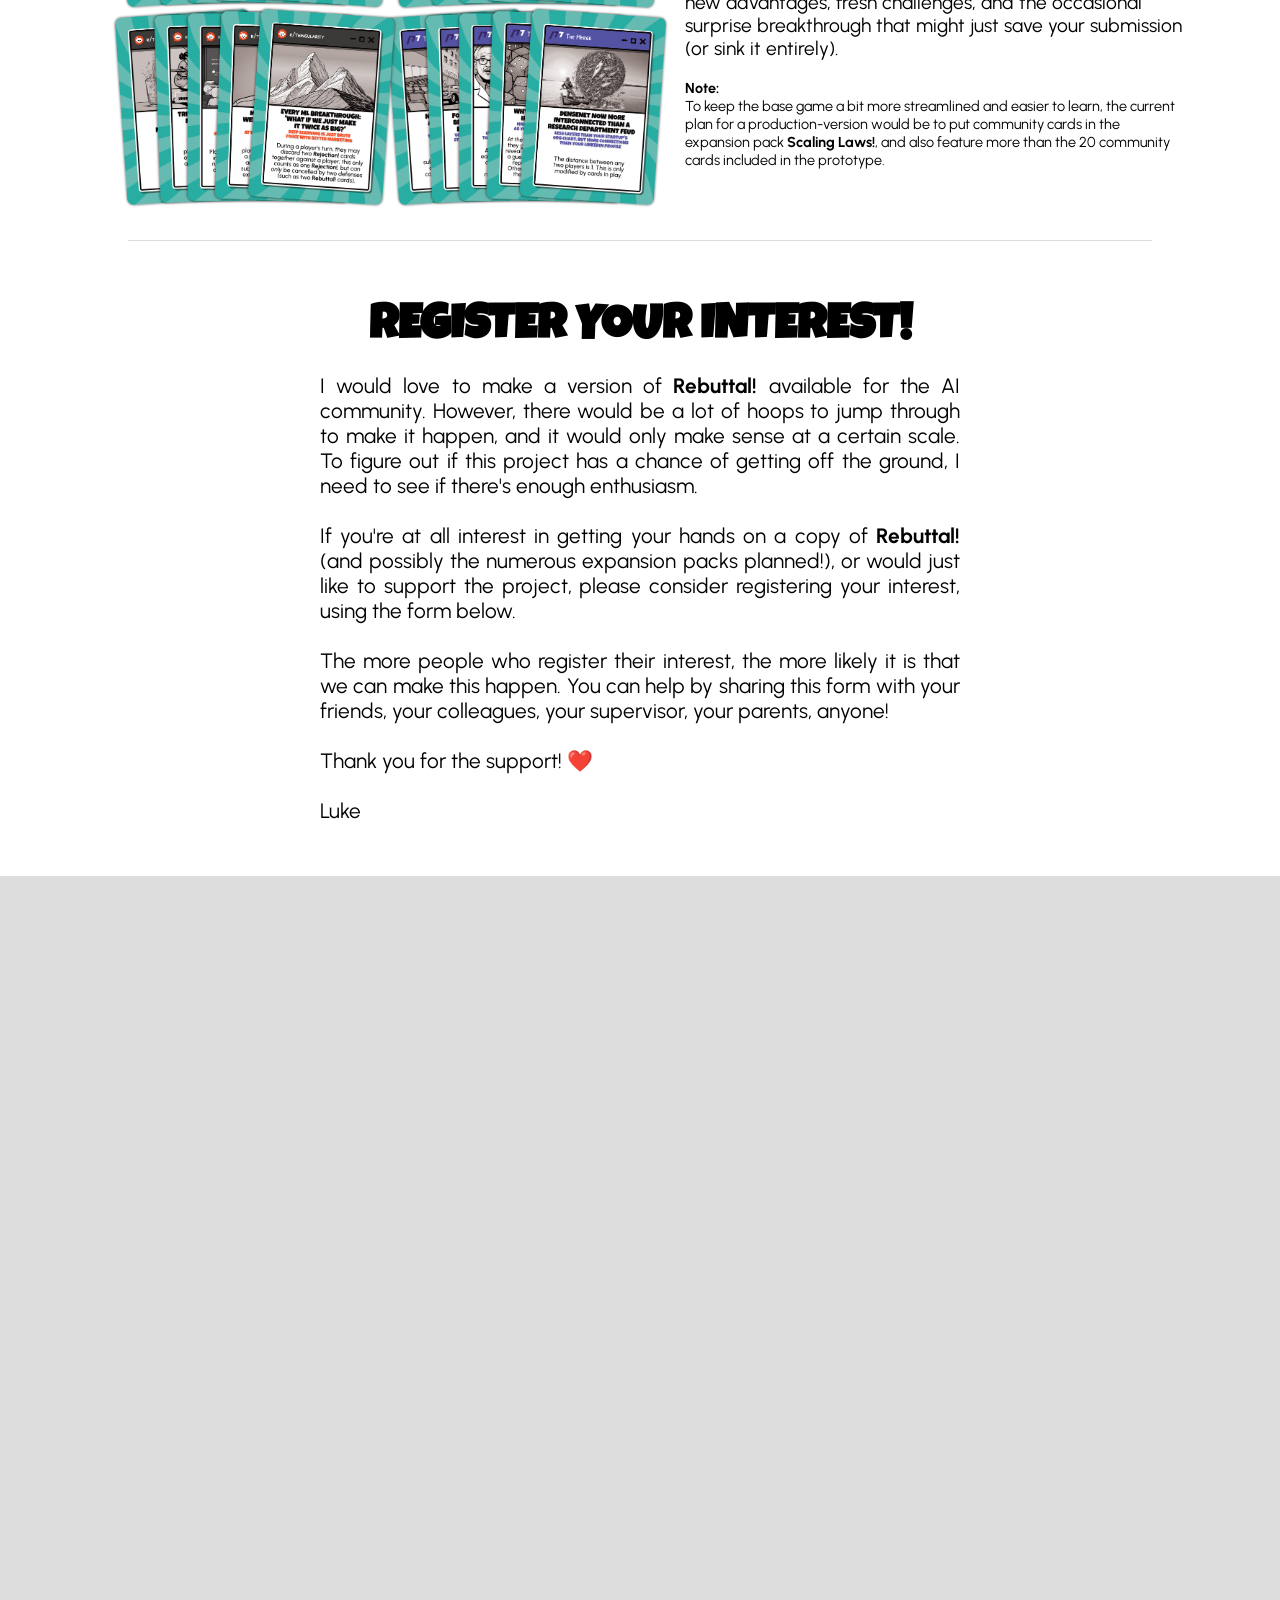
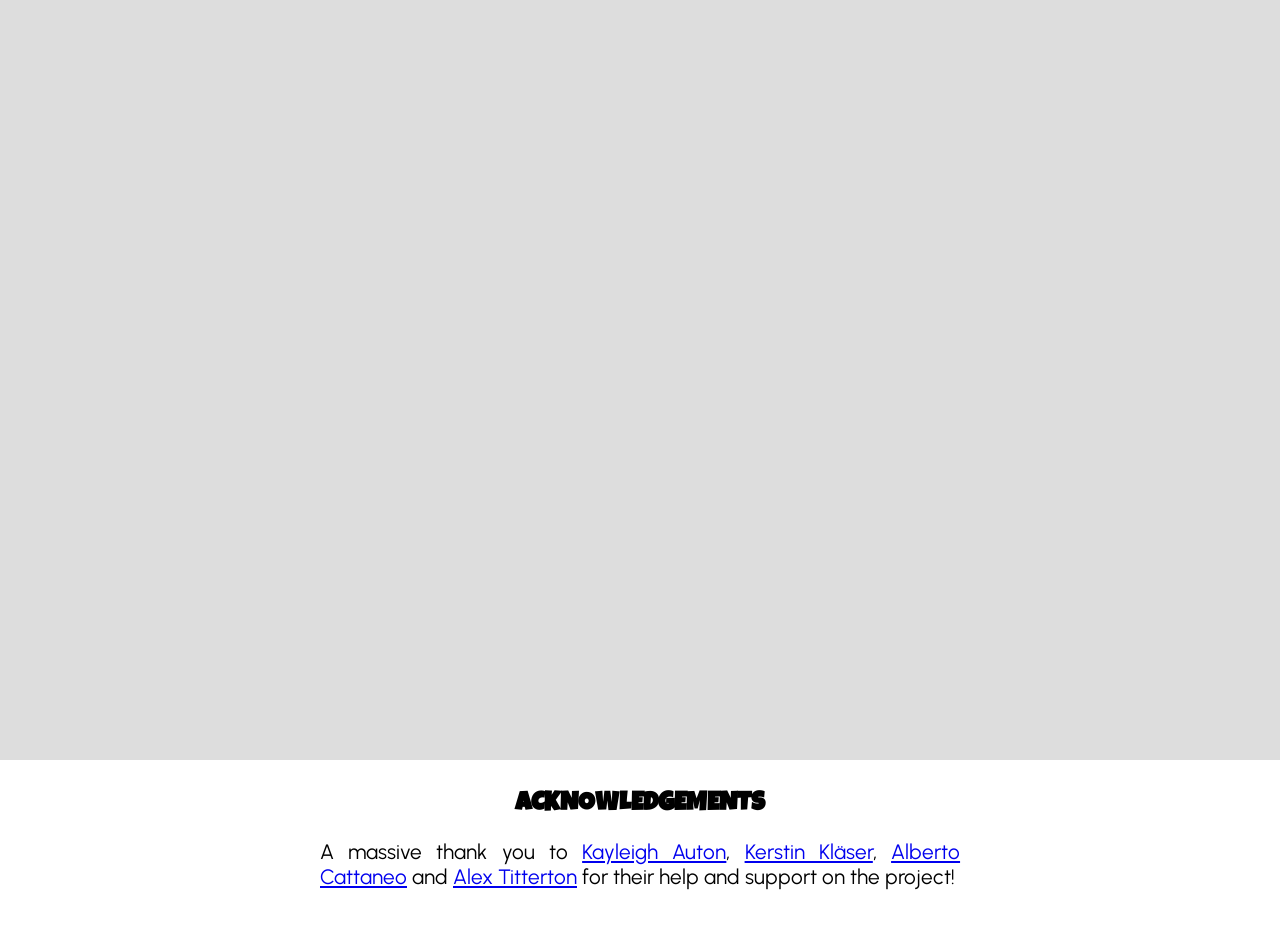
==== commit bc46e9fe: "Update index.html" ====
--- a/index.html
+++ b/index.html
@@ -219,8 +219,7 @@
                     <p class="card-note">
                         <b>Note:</b><br>
                         A production-version of this game would of course
-                        seek permission to use researchers' likeness before
-                        including them.
+                        seek permission to use researchers' likeness, and only include them if permission were granted. 
                     </p>
                     <p class="card-note">
                         Furthermore, in the current prototype,
